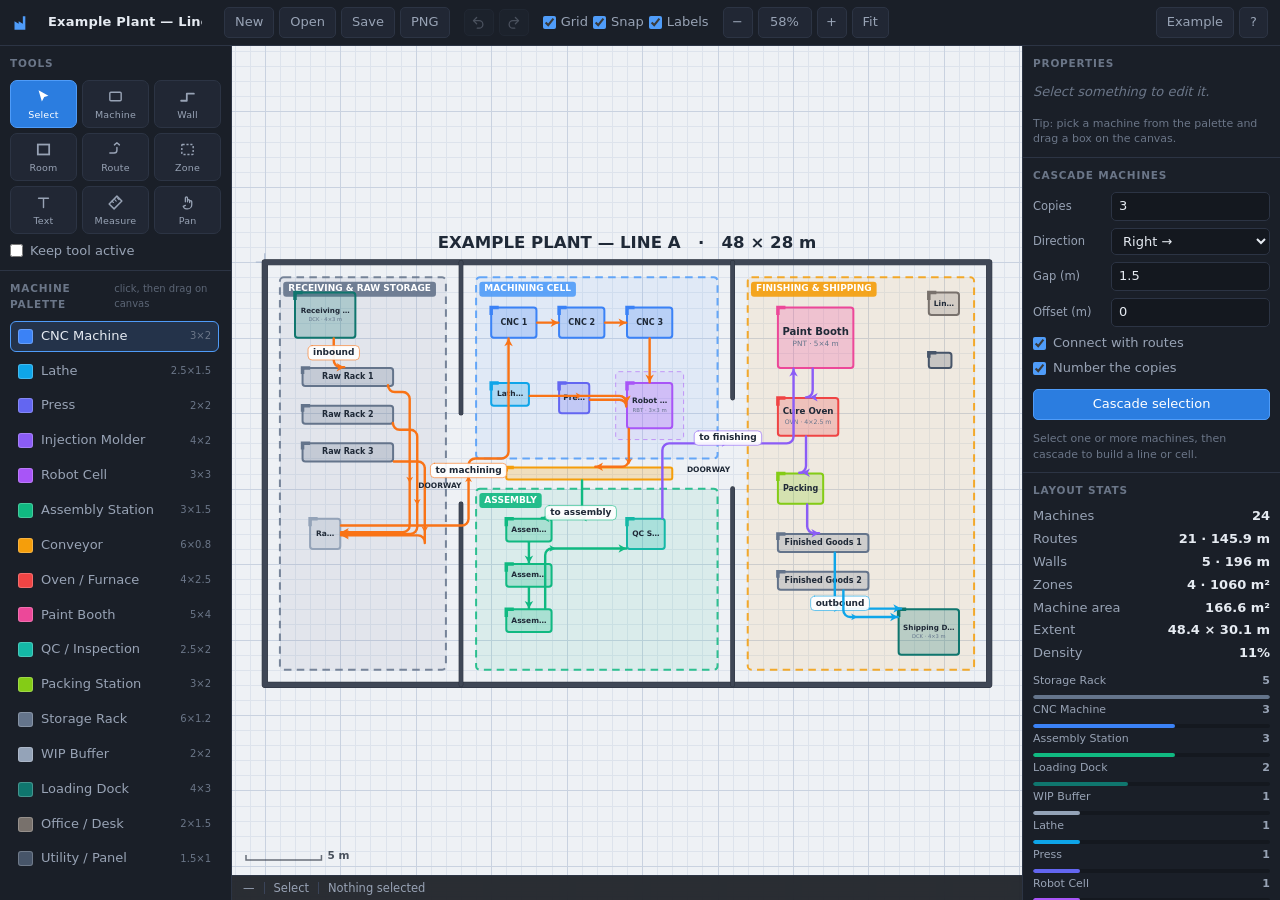
==== factory-layout-builder.html @ c8451fb3 "Add a single-file standalone build Opening index.html without the css/ and js/ folders beside it ren" ====
<!DOCTYPE html>
<html lang="en">
<head>
<meta charset="utf-8">
<meta name="viewport" content="width=device-width, initial-scale=1">
<title>Factory Layout Builder</title>
<!-- Standalone build: generated by tools/build-standalone.js. Edit the sources, not this file. -->
<style>
:root {
  --bg:        #14181f;
  --bg-2:      #1a1f28;
  --bg-3:      #212734;
  --line:      #2c3444;
  --line-2:    #3a4459;
  --text:      #e6ebf2;
  --text-dim:  #98a3b5;
  --text-dim2: #6b7688;
  --accent:    #4f9cf9;
  --accent-2:  #2b7de0;
  --danger:    #ef5350;
  --radius:    7px;
  --sidebar-w: 232px;
}

* { box-sizing: border-box; }

html, body {
  height: 100%;
  margin: 0;
  background: var(--bg);
  color: var(--text);
  font: 13px/1.45 "Inter", "Segoe UI", system-ui, -apple-system, sans-serif;
  overflow: hidden;
  -webkit-font-smoothing: antialiased;
}

button, input, select { font: inherit; color: inherit; }

/* ---------- top bar ---------- */
.topbar {
  height: 46px;
  display: flex;
  align-items: center;
  gap: 14px;
  padding: 0 12px;
  background: var(--bg-2);
  border-bottom: 1px solid var(--line);
  user-select: none;
}
.brand { display: flex; align-items: center; gap: 8px; min-width: 0; }
.brand-icon { width: 20px; height: 20px; fill: var(--accent); flex: none; }
.doc-name {
  background: transparent;
  border: 1px solid transparent;
  border-radius: 5px;
  padding: 4px 7px;
  width: 170px;
  font-weight: 600;
  letter-spacing: .2px;
}
.doc-name:hover { border-color: var(--line); }
.doc-name:focus { outline: none; border-color: var(--accent); background: var(--bg); }

.topbar-group { display: flex; align-items: center; gap: 5px; }
.topbar-group.right { margin-left: auto; }

.btn {
  background: var(--bg-3);
  border: 1px solid var(--line);
  border-radius: 5px;
  padding: 5px 10px;
  cursor: pointer;
  color: var(--text-dim);
  transition: background .12s, color .12s, border-color .12s;
  white-space: nowrap;
}
.btn:hover { background: #29313f; color: var(--text); border-color: var(--line-2); }
.btn:active { transform: translateY(1px); }
.btn:disabled { opacity: .38; cursor: default; transform: none; }
.btn.icon { width: 30px; padding: 5px 0; display: grid; place-items: center; }
.btn.icon svg { width: 15px; height: 15px; }
.btn.primary { background: var(--accent-2); border-color: var(--accent); color: #fff; }
.btn.primary:hover { background: var(--accent); color: #fff; }
.btn.wide { width: 100%; justify-content: center; margin-top: 4px; }
.btn.danger:hover { background: #4a2222; border-color: var(--danger); color: #ffb4b1; }
.zoomval { min-width: 54px; text-align: center; font-variant-numeric: tabular-nums; }

.toggle { display: flex; align-items: center; gap: 5px; color: var(--text-dim); cursor: pointer; }
.toggle input { accent-color: var(--accent); margin: 0; cursor: pointer; }
.toggle:hover { color: var(--text); }

/* ---------- layout ---------- */
.workspace { display: flex; height: calc(100% - 46px); }

.sidebar {
  width: var(--sidebar-w);
  flex: none;
  background: var(--bg-2);
  display: flex;
  flex-direction: column;
  overflow-y: auto;
  overflow-x: hidden;
}
.sidebar.left  { border-right: 1px solid var(--line); }
.sidebar.right { border-left: 1px solid var(--line); width: 258px; }

.panel { border-bottom: 1px solid var(--line); padding: 10px; }
.panel.grow { flex: 1 1 auto; display: flex; flex-direction: column; min-height: 0; border-bottom: none; }
.panel-title {
  font-size: 10.5px;
  text-transform: uppercase;
  letter-spacing: .8px;
  color: var(--text-dim2);
  font-weight: 700;
  margin-bottom: 9px;
  display: flex;
  justify-content: space-between;
  align-items: baseline;
  gap: 6px;
}
.panel-title .hint { text-transform: none; letter-spacing: 0; font-weight: 500; font-size: 10px; opacity: .8; }

/* ---------- tools ---------- */
.toolgrid { display: grid; grid-template-columns: repeat(3, 1fr); gap: 5px; }
.tool {
  background: var(--bg-3);
  border: 1px solid var(--line);
  border-radius: var(--radius);
  padding: 7px 2px 5px;
  display: grid;
  justify-items: center;
  gap: 3px;
  cursor: pointer;
  color: var(--text-dim);
}
.tool svg { width: 17px; height: 17px; }
.tool span { font-size: 9.5px; letter-spacing: .2px; }
.tool:hover { background: #29313f; color: var(--text); }
.tool.active { background: var(--accent-2); border-color: var(--accent); color: #fff; }

/* ---------- palette ---------- */
.palette { overflow-y: auto; display: grid; gap: 4px; padding-right: 2px; min-height: 0; }
.pal-item {
  display: flex;
  align-items: center;
  gap: 8px;
  padding: 5px 7px;
  border: 1px solid transparent;
  border-radius: 6px;
  cursor: grab;
  color: var(--text-dim);
}
.pal-item:hover { background: var(--bg-3); color: var(--text); }
.pal-item.active { background: #24334a; border-color: var(--accent); color: var(--text); }
.pal-swatch { width: 15px; height: 15px; border-radius: 3px; flex: none; box-shadow: inset 0 0 0 1px rgba(255,255,255,.22); }
.pal-name { flex: 1; white-space: nowrap; overflow: hidden; text-overflow: ellipsis; }
.pal-size { font-size: 10px; color: var(--text-dim2); font-variant-numeric: tabular-nums; }

/* ---------- canvas ---------- */
.canvas-wrap { flex: 1; position: relative; overflow: hidden; background: #eef1f5; }
#canvas { position: absolute; inset: 0; width: 100%; height: 100%; display: block; touch-action: none; }

.statusbar {
  position: absolute;
  left: 0; right: 0; bottom: 0;
  height: 25px;
  display: flex;
  align-items: center;
  gap: 9px;
  padding: 0 11px;
  background: rgba(20,24,31,.9);
  border-top: 1px solid var(--line);
  color: var(--text-dim);
  font-size: 11.5px;
  backdrop-filter: blur(6px);
  pointer-events: none;
  font-variant-numeric: tabular-nums;
}
.statusbar .sep { width: 1px; height: 12px; background: var(--line-2); }
.statusbar .spacer { flex: 1; }
#statHint { color: var(--accent); }

.inline-editor {
  position: absolute;
  z-index: 20;
  background: #fff;
  color: #111;
  border: 2px solid var(--accent);
  border-radius: 4px;
  padding: 2px 5px;
  font-size: 13px;
  min-width: 90px;
  outline: none;
}
.hidden { display: none !important; }

.toast {
  position: absolute;
  left: 50%;
  bottom: 44px;
  transform: translateX(-50%) translateY(8px);
  background: rgba(20,24,31,.94);
  color: var(--text);
  border: 1px solid var(--line-2);
  padding: 7px 14px;
  border-radius: 20px;
  font-size: 12px;
  opacity: 0;
  pointer-events: none;
  transition: opacity .18s, transform .18s;
}
.toast.show { opacity: 1; transform: translateX(-50%) translateY(0); }

/* ---------- properties ---------- */
.props { display: grid; gap: 7px; }
.props .empty { color: var(--text-dim2); font-style: italic; padding: 3px 0; }
.row { display: grid; grid-template-columns: 70px 1fr; align-items: center; gap: 8px; }
.row.two { grid-template-columns: 70px 1fr 1fr; }
.row label { color: var(--text-dim); font-size: 11.5px; }
.row input[type=text], .row input[type=number], .row select, .row textarea {
  background: var(--bg);
  border: 1px solid var(--line);
  border-radius: 5px;
  padding: 4px 7px;
  width: 100%;
  min-width: 0;
}
.row input:focus, .row select:focus, .row textarea:focus { outline: none; border-color: var(--accent); }
.row input[type=color] {
  background: var(--bg);
  border: 1px solid var(--line);
  border-radius: 5px;
  height: 26px;
  padding: 2px;
  width: 100%;
  cursor: pointer;
}
.row input[type=range] { width: 100%; accent-color: var(--accent); }
.check { display: flex; align-items: center; gap: 7px; color: var(--text-dim); cursor: pointer; }
.check input { accent-color: var(--accent); margin: 0; }
.note { color: var(--text-dim2); font-size: 11px; margin: 4px 0 0; line-height: 1.4; }

.btnrow { display: flex; gap: 5px; flex-wrap: wrap; }
.btnrow .btn { flex: 1; text-align: center; padding: 5px 6px; }
.align-grid { display: grid; grid-template-columns: repeat(6, 1fr); gap: 4px; }
.align-grid .btn { padding: 5px 0; display: grid; place-items: center; }
.align-grid .btn svg { width: 14px; height: 14px; }
.subhead {
  font-size: 10px;
  text-transform: uppercase;
  letter-spacing: .7px;
  color: var(--text-dim2);
  font-weight: 700;
  margin-top: 4px;
}

/* ---------- stats ---------- */
.stats { display: grid; gap: 4px; }
.stat { display: flex; justify-content: space-between; gap: 8px; color: var(--text-dim); }
.stat b { color: var(--text); font-weight: 600; font-variant-numeric: tabular-nums; }
.stat-bars { margin-top: 6px; display: grid; gap: 3px; }
.stat-bar { display: grid; grid-template-columns: 1fr auto; gap: 6px; align-items: center; font-size: 11px; color: var(--text-dim); }
.stat-bar .track { grid-column: 1 / -1; height: 4px; background: var(--bg); border-radius: 3px; overflow: hidden; }
.stat-bar .fill { height: 100%; border-radius: 3px; }

/* ---------- modal ---------- */
.modal {
  position: fixed;
  inset: 0;
  background: rgba(8,10,14,.66);
  display: grid;
  place-items: center;
  z-index: 50;
  padding: 20px;
}
.modal-card {
  background: var(--bg-2);
  border: 1px solid var(--line-2);
  border-radius: 10px;
  width: min(660px, 100%);
  max-height: 86vh;
  display: flex;
  flex-direction: column;
  box-shadow: 0 20px 60px rgba(0,0,0,.5);
}
.modal-head {
  display: flex;
  align-items: center;
  justify-content: space-between;
  padding: 13px 16px;
  border-bottom: 1px solid var(--line);
}
.modal-head h2 { margin: 0; font-size: 15px; }
.modal-body { padding: 4px 16px 16px; overflow-y: auto; }
.modal-body section { margin-top: 14px; }
.modal-body h3 { font-size: 11px; text-transform: uppercase; letter-spacing: .7px; color: var(--accent); margin: 0 0 6px; }
.modal-body ul { margin: 0; padding-left: 17px; color: var(--text-dim); }
.modal-body li { margin: 3px 0; }
.modal-body b { color: var(--text); font-weight: 600; }
kbd {
  background: var(--bg-3);
  border: 1px solid var(--line-2);
  border-bottom-width: 2px;
  border-radius: 4px;
  padding: 0 5px;
  font: 600 11px/1.6 ui-monospace, "SF Mono", Menlo, monospace;
  color: var(--text);
}
code { background: var(--bg-3); padding: 1px 4px; border-radius: 3px; font-size: 11px; }

::-webkit-scrollbar { width: 9px; height: 9px; }
::-webkit-scrollbar-track { background: transparent; }
::-webkit-scrollbar-thumb { background: #333c4d; border-radius: 5px; border: 2px solid var(--bg-2); }
::-webkit-scrollbar-thumb:hover { background: #435068; }

@media (max-width: 1080px) {
  .sidebar.right { width: 226px; }
  :root { --sidebar-w: 200px; }
}
</style>
</head>
<body>

<header class="topbar">
  <div class="brand">
    <svg viewBox="0 0 24 24" class="brand-icon" aria-hidden="true">
      <path d="M3 20V10l5 3V10l5 3V4h3v16z"/>
    </svg>
    <input id="docName" class="doc-name" value="Untitled Factory" spellcheck="false" aria-label="Layout name">
  </div>

  <div class="topbar-group">
    <button class="btn" id="btnNew" title="New layout">New</button>
    <button class="btn" id="btnOpen" title="Open a .factory.json file">Open</button>
    <button class="btn" id="btnSave" title="Download layout as JSON">Save</button>
    <button class="btn" id="btnPng" title="Export a PNG image">PNG</button>
    <input type="file" id="fileInput" accept=".json,application/json" hidden>
  </div>

  <div class="topbar-group">
    <button class="btn icon" id="btnUndo" title="Undo (Ctrl+Z)">
      <svg viewBox="0 0 24 24"><path d="M9 14 4 9l5-5" fill="none" stroke="currentColor" stroke-width="2" stroke-linecap="round" stroke-linejoin="round"/><path d="M4 9h9a6 6 0 0 1 0 12h-3" fill="none" stroke="currentColor" stroke-width="2" stroke-linecap="round"/></svg>
    </button>
    <button class="btn icon" id="btnRedo" title="Redo (Ctrl+Shift+Z)">
      <svg viewBox="0 0 24 24"><path d="m15 14 5-5-5-5" fill="none" stroke="currentColor" stroke-width="2" stroke-linecap="round" stroke-linejoin="round"/><path d="M20 9h-9a6 6 0 0 0 0 12h3" fill="none" stroke="currentColor" stroke-width="2" stroke-linecap="round"/></svg>
    </button>
  </div>

  <div class="topbar-group">
    <label class="toggle"><input type="checkbox" id="chkGrid" checked><span>Grid</span></label>
    <label class="toggle"><input type="checkbox" id="chkSnap" checked><span>Snap</span></label>
    <label class="toggle"><input type="checkbox" id="chkLabels" checked><span>Labels</span></label>
  </div>

  <div class="topbar-group zoomgroup">
    <button class="btn icon" id="btnZoomOut" title="Zoom out">&minus;</button>
    <button class="btn zoomval" id="btnZoomReset" title="Reset zoom to 100%">100%</button>
    <button class="btn icon" id="btnZoomIn" title="Zoom in">+</button>
    <button class="btn" id="btnFit" title="Zoom to fit (F)">Fit</button>
  </div>

  <div class="topbar-group right">
    <button class="btn" id="btnSample" title="Load an example layout">Example</button>
    <button class="btn" id="btnHelp" title="Keyboard shortcuts (?)">?</button>
  </div>
</header>

<div class="workspace">

  <aside class="sidebar left">
    <div class="panel">
      <div class="panel-title">Tools</div>
      <div class="toolgrid" id="toolGrid">
        <button class="tool" data-tool="select" title="Select / move (V)">
          <svg viewBox="0 0 24 24"><path d="m5 3 14 8-6 1.6L9.7 19z" fill="currentColor"/></svg><span>Select</span>
        </button>
        <button class="tool" data-tool="machine" title="Draw machine (M) — drag a box">
          <svg viewBox="0 0 24 24"><rect x="4" y="6" width="16" height="12" rx="1.5" fill="none" stroke="currentColor" stroke-width="2"/></svg><span>Machine</span>
        </button>
        <button class="tool" data-tool="wall" title="Wall (W) — click to add points, Enter/dbl-click to finish">
          <svg viewBox="0 0 24 24"><path d="M3 18h8V8h10" fill="none" stroke="currentColor" stroke-width="2.5" stroke-linecap="round" stroke-linejoin="round"/></svg><span>Wall</span>
        </button>
        <button class="tool" data-tool="room" title="Room (R) — drag a rectangle of walls">
          <svg viewBox="0 0 24 24"><rect x="4" y="5" width="16" height="14" fill="none" stroke="currentColor" stroke-width="2.5"/></svg><span>Room</span>
        </button>
        <button class="tool" data-tool="route" title="Route (E) — click machine, then machine">
          <svg viewBox="0 0 24 24"><path d="M4 17h6a4 4 0 0 0 4-4V9" fill="none" stroke="currentColor" stroke-width="2" stroke-linecap="round"/><path d="m10.5 5.5 3.5-3 3.5 3" fill="none" stroke="currentColor" stroke-width="2" stroke-linecap="round" stroke-linejoin="round"/></svg><span>Route</span>
        </button>
        <button class="tool" data-tool="zone" title="Zone (Z) — drag an area">
          <svg viewBox="0 0 24 24"><rect x="4" y="5" width="16" height="14" rx="1" fill="none" stroke="currentColor" stroke-width="2" stroke-dasharray="3 2.5"/></svg><span>Zone</span>
        </button>
        <button class="tool" data-tool="text" title="Text label (T)">
          <svg viewBox="0 0 24 24"><path d="M5 6h14M12 6v13" fill="none" stroke="currentColor" stroke-width="2" stroke-linecap="round"/></svg><span>Text</span>
        </button>
        <button class="tool" data-tool="measure" title="Measure distance (K)">
          <svg viewBox="0 0 24 24"><path d="M3 14 14 3l7 7L10 21z" fill="none" stroke="currentColor" stroke-width="2" stroke-linejoin="round"/><path d="m7 10 2 2m2-4 2 2m2-4 2 2" stroke="currentColor" stroke-width="1.6" stroke-linecap="round"/></svg><span>Measure</span>
        </button>
        <button class="tool" data-tool="pan" title="Pan (H, or hold Space / middle mouse)">
          <svg viewBox="0 0 24 24"><path d="M9 11V5.5a1.5 1.5 0 0 1 3 0V11m0-1.5a1.5 1.5 0 0 1 3 0V12m0-1a1.5 1.5 0 0 1 3 0v4a6 6 0 0 1-6 6h-1.2a5 5 0 0 1-3.9-1.9L6 17.5 9 16" fill="none" stroke="currentColor" stroke-width="1.8" stroke-linecap="round" stroke-linejoin="round"/></svg><span>Pan</span>
        </button>
      </div>
      <label class="check" style="margin-top:8px" title="Stay in the current drawing tool instead of returning to Select">
        <input type="checkbox" id="chkSticky"> Keep tool active
      </label>
    </div>

    <div class="panel grow">
      <div class="panel-title">
        Machine palette
        <span class="hint">click, then drag on canvas</span>
      </div>
      <div class="palette" id="palette"></div>
    </div>
  </aside>

  <main class="canvas-wrap" id="canvasWrap">
    <canvas id="canvas"></canvas>
    <input id="inlineEditor" class="inline-editor hidden" spellcheck="false">
    <div class="statusbar">
      <span id="statCoords">0.0, 0.0 m</span>
      <span class="sep"></span>
      <span id="statTool">Select</span>
      <span class="sep"></span>
      <span id="statSel">Nothing selected</span>
      <span class="spacer"></span>
      <span id="statHint"></span>
    </div>
    <div class="toast" id="toast"></div>
  </main>

  <aside class="sidebar right">
    <div class="panel">
      <div class="panel-title">Properties</div>
      <div id="props" class="props"><div class="empty">Select something to edit it.</div></div>
    </div>

    <div class="panel">
      <div class="panel-title">Cascade machines</div>
      <div class="props">
        <div class="row">
          <label>Copies</label>
          <input type="number" id="cascCount" value="3" min="1" max="200">
        </div>
        <div class="row">
          <label>Direction</label>
          <select id="cascDir">
            <option value="right">Right &rarr;</option>
            <option value="down">Down &darr;</option>
            <option value="left">Left &larr;</option>
            <option value="up">Up &uarr;</option>
          </select>
        </div>
        <div class="row">
          <label>Gap (m)</label>
          <input type="number" id="cascGap" value="1.5" step="0.5">
        </div>
        <div class="row">
          <label>Offset (m)</label>
          <input type="number" id="cascOffset" value="0" step="0.5" title="Perpendicular stagger per copy">
        </div>
        <label class="check"><input type="checkbox" id="cascConnect" checked> Connect with routes</label>
        <label class="check"><input type="checkbox" id="cascNumber" checked> Number the copies</label>
        <button class="btn primary wide" id="btnCascade">Cascade selection</button>
        <p class="note">Select one or more machines, then cascade to build a line or cell.</p>
      </div>
    </div>

    <div class="panel">
      <div class="panel-title">Layout stats</div>
      <div id="stats" class="stats"></div>
    </div>
  </aside>
</div>

<div class="modal hidden" id="helpModal">
  <div class="modal-card">
    <div class="modal-head">
      <h2>Shortcuts &amp; how it works</h2>
      <button class="btn icon" id="btnHelpClose">&times;</button>
    </div>
    <div class="modal-body">
      <section>
        <h3>Tools</h3>
        <ul>
          <li><kbd>V</kbd> Select &middot; <kbd>M</kbd> Machine &middot; <kbd>W</kbd> Wall &middot; <kbd>R</kbd> Room &middot; <kbd>E</kbd> Route &middot; <kbd>Z</kbd> Zone &middot; <kbd>T</kbd> Text &middot; <kbd>K</kbd> Measure &middot; <kbd>H</kbd> Pan</li>
        </ul>
      </section>
      <section>
        <h3>Drawing</h3>
        <ul>
          <li><b>Machine</b> — pick a type in the palette, then drag a box. A plain click drops the default size.</li>
          <li><b>Wall</b> — click for each corner, <kbd>Enter</kbd> or double-click to finish, <kbd>Esc</kbd> to cancel. Hold <kbd>Shift</kbd> to lock to 45&deg;.</li>
          <li><b>Route</b> — click the source machine, click waypoints if you want them, click the target machine. Routes stay attached when machines move.</li>
          <li><b>Cascade</b> — select machines and use the cascade panel to repeat them into a line, optionally wired up with routes.</li>
        </ul>
      </section>
      <section>
        <h3>Editing</h3>
        <ul>
          <li><kbd>Ctrl</kbd>+<kbd>Z</kbd> / <kbd>Ctrl</kbd>+<kbd>Shift</kbd>+<kbd>Z</kbd> Undo &middot; Redo</li>
          <li><kbd>Ctrl</kbd>+<kbd>C</kbd> / <kbd>Ctrl</kbd>+<kbd>V</kbd> / <kbd>Ctrl</kbd>+<kbd>D</kbd> Copy &middot; Paste &middot; Duplicate</li>
          <li><kbd>Ctrl</kbd>+<kbd>A</kbd> Select all &middot; <kbd>Delete</kbd> Remove &middot; <kbd>Esc</kbd> Deselect</li>
          <li>Arrow keys nudge (hold <kbd>Shift</kbd> for 1 m steps)</li>
          <li><kbd>Shift</kbd>+click to add to the selection &middot; drag on empty space to marquee-select</li>
          <li>Double-click a machine, zone or label to rename it</li>
          <li><kbd>[</kbd> / <kbd>]</kbd> send backward / bring forward</li>
        </ul>
      </section>
      <section>
        <h3>Navigating</h3>
        <ul>
          <li>Scroll to zoom, middle-drag or hold <kbd>Space</kbd> to pan, <kbd>F</kbd> to fit everything on screen</li>
          <li>Hold <kbd>Alt</kbd> while dragging to bypass grid snapping</li>
        </ul>
      </section>
      <p class="note">Your work is autosaved in this browser. Use <b>Save</b> for a portable <code>.json</code> file.</p>
    </div>
  </div>
</div>

<script>
/* Geometry helpers. All values are in world units (metres) unless noted. */
window.FB = window.FB || {};

(function (FB) {
  'use strict';

  const G = {};

  G.clamp = (v, lo, hi) => Math.min(hi, Math.max(lo, v));

  G.snap = (v, step) => (step > 0 ? Math.round(v / step) * step : v);

  G.round = (v, places) => {
    const p = Math.pow(10, places === undefined ? 2 : places);
    return Math.round(v * p) / p;
  };

  G.dist = (ax, ay, bx, by) => Math.hypot(bx - ax, by - ay);

  G.deg = (rad) => (rad * 180) / Math.PI;
  G.rad = (deg) => (deg * Math.PI) / 180;

  /* Rotate (x,y) around (cx,cy) by `a` radians. */
  G.rotate = (x, y, cx, cy, a) => {
    if (!a) return { x, y };
    const s = Math.sin(a), c = Math.cos(a), dx = x - cx, dy = y - cy;
    return { x: cx + dx * c - dy * s, y: cy + dx * s + dy * c };
  };

  G.rectCenter = (r) => ({ x: r.x + r.w / 2, y: r.y + r.h / 2 });

  /* The four corners of a possibly rotated rect, clockwise from top-left. */
  G.rectCorners = (r) => {
    const c = G.rectCenter(r), a = G.rad(r.rot || 0);
    return [
      G.rotate(r.x, r.y, c.x, c.y, a),
      G.rotate(r.x + r.w, r.y, c.x, c.y, a),
      G.rotate(r.x + r.w, r.y + r.h, c.x, c.y, a),
      G.rotate(r.x, r.y + r.h, c.x, c.y, a),
    ];
  };

  /* Axis-aligned bounding box of a possibly rotated rect. */
  G.rectAABB = (r) => {
    if (!r.rot) return { x: r.x, y: r.y, w: r.w, h: r.h };
    const pts = G.rectCorners(r);
    const xs = pts.map((p) => p.x), ys = pts.map((p) => p.y);
    const x = Math.min(...xs), y = Math.min(...ys);
    return { x, y, w: Math.max(...xs) - x, h: Math.max(...ys) - y };
  };

  /* World point -> the rect's own unrotated frame, origin at its centre. */
  G.toLocal = (p, r) => {
    const c = G.rectCenter(r);
    const q = G.rotate(p.x, p.y, c.x, c.y, -G.rad(r.rot || 0));
    return { x: q.x - c.x, y: q.y - c.y };
  };

  G.fromLocal = (p, r) => {
    const c = G.rectCenter(r);
    return G.rotate(c.x + p.x, c.y + p.y, c.x, c.y, G.rad(r.rot || 0));
  };

  G.pointInRect = (p, r, pad) => {
    pad = pad || 0;
    const l = G.toLocal(p, r);
    return Math.abs(l.x) <= r.w / 2 + pad && Math.abs(l.y) <= r.h / 2 + pad;
  };

  G.aabbOverlap = (a, b) =>
    a.x < b.x + b.w && a.x + a.w > b.x && a.y < b.y + b.h && a.y + a.h > b.y;

  G.aabbContains = (outer, inner) =>
    inner.x >= outer.x && inner.y >= outer.y &&
    inner.x + inner.w <= outer.x + outer.w &&
    inner.y + inner.h <= outer.y + outer.h;

  G.normRect = (ax, ay, bx, by) => ({
    x: Math.min(ax, bx),
    y: Math.min(ay, by),
    w: Math.abs(bx - ax),
    h: Math.abs(by - ay),
  });

  G.unionAABB = (list) => {
    if (!list.length) return null;
    let x0 = Infinity, y0 = Infinity, x1 = -Infinity, y1 = -Infinity;
    for (const b of list) {
      if (!b) continue;
      x0 = Math.min(x0, b.x); y0 = Math.min(y0, b.y);
      x1 = Math.max(x1, b.x + b.w); y1 = Math.max(y1, b.y + b.h);
    }
    if (x0 === Infinity) return null;
    return { x: x0, y: y0, w: x1 - x0, h: y1 - y0 };
  };

  G.padAABB = (b, pad) => ({ x: b.x - pad, y: b.y - pad, w: b.w + pad * 2, h: b.h + pad * 2 });

  /* Shortest distance from point p to segment a-b. */
  G.distToSegment = (p, a, b) => {
    const vx = b.x - a.x, vy = b.y - a.y;
    const len2 = vx * vx + vy * vy;
    if (len2 === 0) return G.dist(p.x, p.y, a.x, a.y);
    let t = ((p.x - a.x) * vx + (p.y - a.y) * vy) / len2;
    t = G.clamp(t, 0, 1);
    return G.dist(p.x, p.y, a.x + t * vx, a.y + t * vy);
  };

  G.distToPolyline = (p, pts) => {
    let best = Infinity;
    for (let i = 0; i < pts.length - 1; i++) {
      best = Math.min(best, G.distToSegment(p, pts[i], pts[i + 1]));
    }
    return pts.length === 1 ? G.dist(p.x, p.y, pts[0].x, pts[0].y) : best;
  };

  G.polylineLength = (pts) => {
    let total = 0;
    for (let i = 0; i < pts.length - 1; i++) {
      total += G.dist(pts[i].x, pts[i].y, pts[i + 1].x, pts[i + 1].y);
    }
    return total;
  };

  /* Point at a given fraction along a polyline, plus the local direction. */
  G.pointAlong = (pts, frac) => {
    const total = G.polylineLength(pts);
    if (total === 0) return { x: pts[0].x, y: pts[0].y, angle: 0 };
    let want = total * frac;
    for (let i = 0; i < pts.length - 1; i++) {
      const a = pts[i], b = pts[i + 1];
      const seg = G.dist(a.x, a.y, b.x, b.y);
      if (seg >= want || i === pts.length - 2) {
        const t = seg === 0 ? 0 : want / seg;
        return {
          x: a.x + (b.x - a.x) * t,
          y: a.y + (b.y - a.y) * t,
          angle: Math.atan2(b.y - a.y, b.x - a.x),
        };
      }
      want -= seg;
    }
    return { x: pts[0].x, y: pts[0].y, angle: 0 };
  };

  /* Where a ray from the centre of `rect` toward `target` leaves the rect.
     Returns the world point plus which side it exits ('l','r','t','b'). */
  G.boundaryPoint = (rect, target, inset) => {
    const c = G.rectCenter(rect);
    const local = G.toLocal(target, rect);
    const hw = Math.max(rect.w / 2 + (inset || 0), 0.01);
    const hh = Math.max(rect.h / 2 + (inset || 0), 0.01);
    let dx = local.x, dy = local.y;
    if (dx === 0 && dy === 0) dy = -1;
    const tx = dx === 0 ? Infinity : hw / Math.abs(dx);
    const ty = dy === 0 ? Infinity : hh / Math.abs(dy);
    const t = Math.min(tx, ty);
    const lp = { x: dx * t, y: dy * t };
    let side;
    if (tx <= ty) side = dx > 0 ? 'r' : 'l';
    else side = dy > 0 ? 'b' : 't';
    const world = G.fromLocal(lp, rect);
    /* Rotate the side label so it reflects the on-screen direction. */
    const rot = ((rect.rot || 0) % 360 + 360) % 360;
    const quarters = Math.round(rot / 90) % 4;
    if (quarters) {
      const order = ['t', 'r', 'b', 'l'];
      side = order[(order.indexOf(side) + quarters) % 4];
    }
    return { x: world.x, y: world.y, side, cx: c.x, cy: c.y };
  };

  /* Constrain a vector to the nearest 45 degree step (Shift-drawing). */
  G.constrain45 = (from, to) => {
    const dx = to.x - from.x, dy = to.y - from.y;
    const len = Math.hypot(dx, dy);
    if (len === 0) return { x: to.x, y: to.y };
    const a = Math.round(Math.atan2(dy, dx) / (Math.PI / 4)) * (Math.PI / 4);
    return { x: from.x + Math.cos(a) * len, y: from.y + Math.sin(a) * len };
  };

  FB.geom = G;
})(window.FB);
</script>
<script>
/* Document model: item factories, geometry per item type, (de)serialisation. */
(function (FB) {
  'use strict';

  const G = FB.geom;
  const M = {};

  M.VERSION = 1;

  /* Machine catalogue. Sizes are in metres. */
  M.KINDS = {
    cnc:      { name: 'CNC Machine',      w: 3,   h: 2,   color: '#3b82f6', glyph: 'CNC' },
    lathe:    { name: 'Lathe',            w: 2.5, h: 1.5, color: '#0ea5e9', glyph: 'LTH' },
    press:    { name: 'Press',            w: 2,   h: 2,   color: '#6366f1', glyph: 'PRS' },
    molder:   { name: 'Injection Molder', w: 4,   h: 2,   color: '#8b5cf6', glyph: 'IMM' },
    robot:    { name: 'Robot Cell',       w: 3,   h: 3,   color: '#a855f7', glyph: 'RBT' },
    assembly: { name: 'Assembly Station', w: 3,   h: 1.5, color: '#10b981', glyph: 'ASM' },
    conveyor: { name: 'Conveyor',         w: 6,   h: 0.8, color: '#f59e0b', glyph: 'CNV' },
    oven:     { name: 'Oven / Furnace',   w: 4,   h: 2.5, color: '#ef4444', glyph: 'OVN' },
    paint:    { name: 'Paint Booth',      w: 5,   h: 4,   color: '#ec4899', glyph: 'PNT' },
    qc:       { name: 'QC / Inspection',  w: 2.5, h: 2,   color: '#14b8a6', glyph: 'QC'  },
    packing:  { name: 'Packing Station',  w: 3,   h: 2,   color: '#84cc16', glyph: 'PCK' },
    rack:     { name: 'Storage Rack',     w: 6,   h: 1.2, color: '#64748b', glyph: 'RCK' },
    buffer:   { name: 'WIP Buffer',       w: 2,   h: 2,   color: '#94a3b8', glyph: 'WIP' },
    dock:     { name: 'Loading Dock',     w: 4,   h: 3,   color: '#0f766e', glyph: 'DCK' },
    office:   { name: 'Office / Desk',    w: 2,   h: 1.5, color: '#78716c', glyph: 'OFF' },
    utility:  { name: 'Utility / Panel',  w: 1.5, h: 1,   color: '#475569', glyph: 'UTL' },
  };

  M.ZONE_COLORS = ['#4f9cf9', '#10b981', '#f59e0b', '#ef4444', '#a855f7', '#64748b'];

  let seq = 0;
  M.uid = () => 'i' + (Date.now().toString(36).slice(-5)) + (seq++).toString(36) + Math.floor(Math.random() * 1296).toString(36);

  M.newDoc = () => ({
    version: M.VERSION,
    name: 'Untitled Factory',
    grid: 1,
    unit: 'm',
    items: [],
  });

  /* ---------- factories ---------- */

  M.machine = (kind, x, y, w, h) => {
    const k = M.KINDS[kind] || M.KINDS.cnc;
    return {
      id: M.uid(),
      type: 'machine',
      kind,
      x, y,
      w: w || k.w,
      h: h || k.h,
      rot: 0,
      label: k.name,
      color: k.color,
      clearance: 0,
      notes: '',
    };
  };

  M.wall = (points, thickness) => ({
    id: M.uid(),
    type: 'wall',
    points: points.map((p) => ({ x: p.x, y: p.y })),
    thickness: thickness || 0.25,
    closed: false,
    color: '#3f4756',
  });

  M.zone = (x, y, w, h, label) => ({
    id: M.uid(),
    type: 'zone',
    x, y, w, h,
    rot: 0,
    label: label || 'Zone',
    color: '#4f9cf9',
    hatch: false,
  });

  M.label = (x, y, text) => ({
    id: M.uid(),
    type: 'label',
    x, y,
    text: text || 'Label',
    size: 0.8,
    color: '#1f2937',
    rot: 0,
  });

  M.route = (from, to, waypoints) => ({
    id: M.uid(),
    type: 'route',
    from, to,
    waypoints: (waypoints || []).map((p) => ({ x: p.x, y: p.y })),
    mode: 'ortho',           /* 'ortho' | 'direct' */
    color: '#f97316',
    width: 0.16,
    dashed: false,
    arrows: 'end',           /* 'end' | 'both' | 'none' */
    label: '',
  });

  /* An endpoint is either { item: id } (docked to a machine/zone) or { x, y }. */
  M.endpointAt = (x, y) => ({ x, y });
  M.endpointOn = (id) => ({ item: id });

  /* ---------- lookups ---------- */

  M.byId = (doc, id) => doc.items.find((it) => it.id === id) || null;

  M.isRect = (it) => it.type === 'machine' || it.type === 'zone';

  M.indexOf = (doc, id) => doc.items.findIndex((it) => it.id === id);

  /* ---------- bounds ---------- */

  M.bounds = (doc, it) => {
    switch (it.type) {
      case 'machine':
      case 'zone':
        return G.rectAABB(it);
      case 'wall': {
        const xs = it.points.map((p) => p.x), ys = it.points.map((p) => p.y);
        const t = it.thickness / 2;
        return {
          x: Math.min(...xs) - t,
          y: Math.min(...ys) - t,
          w: Math.max(...xs) - Math.min(...xs) + t * 2,
          h: Math.max(...ys) - Math.min(...ys) + t * 2,
        };
      }
      case 'label': {
        const w = Math.max(1, it.text.length * it.size * 0.55);
        return { x: it.x - w / 2, y: it.y - it.size * 0.7, w, h: it.size * 1.4 };
      }
      case 'route': {
        const pts = M.routePath(doc, it);
        if (!pts.length) return null;
        const xs = pts.map((p) => p.x), ys = pts.map((p) => p.y);
        return {
          x: Math.min(...xs), y: Math.min(...ys),
          w: Math.max(...xs) - Math.min(...xs),
          h: Math.max(...ys) - Math.min(...ys),
        };
      }
      default:
        return null;
    }
  };

  M.docBounds = (doc) => G.unionAABB(doc.items.map((it) => M.bounds(doc, it)));

  /* ---------- routes ---------- */

  /* Resolve an endpoint to a world point, aiming at `toward`. */
  const resolveEnd = (doc, end, toward) => {
    if (end && end.item) {
      const host = M.byId(doc, end.item);
      if (host && M.isRect(host)) {
        return G.boundaryPoint(host, toward, 0.05);
      }
      if (host && host.type === 'label') return { x: host.x, y: host.y, side: 't' };
      return null;
    }
    return { x: end.x, y: end.y, side: null };
  };

  const anchorHint = (doc, end) => {
    if (end && end.item) {
      const host = M.byId(doc, end.item);
      if (host && M.isRect(host)) return G.rectCenter(host);
    }
    return end ? { x: end.x, y: end.y } : null;
  };

  /* Insert an elbow between p and q so the run stays orthogonal.
     `preferAxis` is 'x' or 'y' — the direction to travel first. */
  const elbow = (p, q, preferAxis) => {
    if (Math.abs(p.x - q.x) < 1e-6 || Math.abs(p.y - q.y) < 1e-6) return [];
    return preferAxis === 'x' ? [{ x: q.x, y: p.y }] : [{ x: p.x, y: q.y }];
  };

  /* Full polyline for a route, in world coordinates. */
  M.routePath = (doc, route) => {
    const wps = route.waypoints || [];
    const firstTarget = wps[0] || anchorHint(doc, route.to);
    const lastTarget = wps[wps.length - 1] || anchorHint(doc, route.from);
    if (!firstTarget || !lastTarget) return [];

    const a = resolveEnd(doc, route.from, firstTarget);
    const b = resolveEnd(doc, route.to, lastTarget);
    if (!a || !b) return [];

    const nodes = [a, ...wps, b];
    if (route.mode === 'direct') return nodes.map((p) => ({ x: p.x, y: p.y }));

    const out = [{ x: nodes[0].x, y: nodes[0].y }];
    for (let i = 0; i < nodes.length - 1; i++) {
      const p = out[out.length - 1];
      const q = nodes[i + 1];
      let axis;
      if (i === 0 && a.side) axis = a.side === 'l' || a.side === 'r' ? 'x' : 'y';
      else if (i === nodes.length - 2 && b.side) axis = b.side === 'l' || b.side === 'r' ? 'y' : 'x';
      else axis = Math.abs(q.x - p.x) >= Math.abs(q.y - p.y) ? 'x' : 'y';
      for (const e of elbow(p, q, axis)) out.push(e);
      out.push({ x: q.x, y: q.y });
    }
    /* Drop consecutive duplicates. */
    return out.filter((p, i) => i === 0 || Math.abs(p.x - out[i - 1].x) > 1e-6 || Math.abs(p.y - out[i - 1].y) > 1e-6);
  };

  M.routeLength = (doc, route) => G.polylineLength(M.routePath(doc, route));

  /* Routes referencing an item, used when deleting. */
  M.routesFor = (doc, id) =>
    doc.items.filter((it) => it.type === 'route' &&
      ((it.from && it.from.item === id) || (it.to && it.to.item === id)));

  /* ---------- hit testing ---------- */

  /* tol is in world units and should scale with zoom. */
  M.hitTest = (doc, p, tol) => {
    for (let i = doc.items.length - 1; i >= 0; i--) {
      const it = doc.items[i];
      if (M.hits(doc, it, p, tol)) return it;
    }
    return null;
  };

  M.hits = (doc, it, p, tol) => {
    switch (it.type) {
      case 'machine':
        return G.pointInRect(p, it, 0);
      case 'zone': {
        if (!G.pointInRect(p, it, tol)) return false;
        /* Zones are hollow: only the border and the title bar catch clicks,
           so machines dropped inside stay clickable. */
        const l = G.toLocal(p, it);
        const onBorder = Math.abs(Math.abs(l.x) - it.w / 2) <= tol * 2 ||
                         Math.abs(Math.abs(l.y) - it.h / 2) <= tol * 2;
        const onTitle = l.y < -it.h / 2 + 1 && Math.abs(l.x) < it.w / 2;
        return onBorder || onTitle;
      }
      case 'wall':
        return G.distToPolyline(p, it.points) <= it.thickness / 2 + tol;
      case 'label': {
        const b = M.bounds(doc, it);
        return p.x >= b.x - tol && p.x <= b.x + b.w + tol && p.y >= b.y - tol && p.y <= b.y + b.h + tol;
      }
      case 'route': {
        const pts = M.routePath(doc, it);
        return pts.length > 1 && G.distToPolyline(p, pts) <= it.width / 2 + tol * 1.5;
      }
      default:
        return false;
    }
  };

  /* Topmost machine or zone under a point — used when docking routes. */
  M.hostAt = (doc, p, tol) => {
    const pad = tol || 0;
    for (let i = doc.items.length - 1; i >= 0; i--) {
      const it = doc.items[i];
      if (it.type === 'machine' && G.pointInRect(p, it, pad)) return it;
    }
    return null;
  };

  /* ---------- transforms ---------- */

  M.move = (it, dx, dy) => {
    if (it.type === 'wall') {
      it.points.forEach((p) => { p.x += dx; p.y += dy; });
    } else if (it.type === 'route') {
      (it.waypoints || []).forEach((p) => { p.x += dx; p.y += dy; });
      if (!it.from.item) { it.from.x += dx; it.from.y += dy; }
      if (!it.to.item) { it.to.x += dx; it.to.y += dy; }
    } else {
      it.x += dx; it.y += dy;
    }
  };

  M.clone = (it) => JSON.parse(JSON.stringify(it));

  /* Deep-copy a set of items, keeping internal route links intact. */
  M.copyGroup = (doc, ids) => {
    const idSet = new Set(ids);
    const map = new Map();
    const copies = [];
    for (const it of doc.items) {
      if (!idSet.has(it.id)) continue;
      const c = M.clone(it);
      c.id = M.uid();
      map.set(it.id, c.id);
      copies.push(c);
    }
    for (const c of copies) {
      if (c.type !== 'route') continue;
      if (c.from.item) {
        if (map.has(c.from.item)) c.from = { item: map.get(c.from.item) };
        else c.from = null;
      }
      if (c.to && c.to.item) {
        if (map.has(c.to.item)) c.to = { item: map.get(c.to.item) };
        else c.to = null;
      }
    }
    /* Drop routes whose endpoints did not come along. */
    return copies.filter((c) => c.type !== 'route' || (c.from && c.to));
  };

  /* ---------- serialisation ---------- */

  M.serialize = (doc) => JSON.stringify(doc, null, 2);

  M.deserialize = (text) => {
    const raw = typeof text === 'string' ? JSON.parse(text) : text;
    if (!raw || typeof raw !== 'object' || !Array.isArray(raw.items)) {
      throw new Error('Not a factory layout file');
    }
    const doc = M.newDoc();
    doc.name = typeof raw.name === 'string' ? raw.name : doc.name;
    doc.grid = Number(raw.grid) > 0 ? Number(raw.grid) : 1;
    const seen = new Set();
    for (const it of raw.items) {
      const clean = M.sanitize(it, seen);
      if (clean) { doc.items.push(clean); seen.add(clean.id); }
    }
    /* Drop routes pointing at items that did not survive. */
    doc.items = doc.items.filter((it) => {
      if (it.type !== 'route') return true;
      const okEnd = (e) => e && (!e.item || seen.has(e.item));
      return okEnd(it.from) && okEnd(it.to);
    });
    return doc;
  };

  const num = (v, fallback) => (Number.isFinite(Number(v)) ? Number(v) : fallback);
  const str = (v, fallback) => (typeof v === 'string' ? v : fallback);

  M.sanitize = (it, seen) => {
    if (!it || typeof it !== 'object') return null;
    let id = str(it.id, '');
    if (!id || (seen && seen.has(id))) id = M.uid();
    switch (it.type) {
      case 'machine': {
        const kind = M.KINDS[it.kind] ? it.kind : 'cnc';
        const base = M.machine(kind, num(it.x, 0), num(it.y, 0), Math.max(0.2, num(it.w, 0) || M.KINDS[kind].w), Math.max(0.2, num(it.h, 0) || M.KINDS[kind].h));
        base.id = id;
        base.rot = num(it.rot, 0);
        base.label = str(it.label, base.label);
        base.color = str(it.color, base.color);
        base.clearance = Math.max(0, num(it.clearance, 0));
        base.notes = str(it.notes, '');
        return base;
      }
      case 'zone': {
        const z = M.zone(num(it.x, 0), num(it.y, 0), Math.max(0.5, num(it.w, 4)), Math.max(0.5, num(it.h, 4)), str(it.label, 'Zone'));
        z.id = id;
        z.rot = num(it.rot, 0);
        z.color = str(it.color, z.color);
        z.hatch = !!it.hatch;
        return z;
      }
      case 'wall': {
        if (!Array.isArray(it.points) || it.points.length < 2) return null;
        const pts = it.points
          .filter((p) => p && Number.isFinite(Number(p.x)) && Number.isFinite(Number(p.y)))
          .map((p) => ({ x: Number(p.x), y: Number(p.y) }));
        if (pts.length < 2) return null;
        const w = M.wall(pts, Math.max(0.05, num(it.thickness, 0.25)));
        w.id = id;
        w.closed = !!it.closed;
        w.color = str(it.color, w.color);
        return w;
      }
      case 'label': {
        const l = M.label(num(it.x, 0), num(it.y, 0), str(it.text, 'Label'));
        l.id = id;
        l.size = Math.max(0.2, num(it.size, 0.8));
        l.color = str(it.color, l.color);
        l.rot = num(it.rot, 0);
        return l;
      }
      case 'route': {
        const end = (e) => {
          if (!e || typeof e !== 'object') return null;
          if (typeof e.item === 'string') return { item: e.item };
          if (Number.isFinite(Number(e.x)) && Number.isFinite(Number(e.y))) return { x: Number(e.x), y: Number(e.y) };
          return null;
        };
        const from = end(it.from), to = end(it.to);
        if (!from || !to) return null;
        const r = M.route(from, to, Array.isArray(it.waypoints) ? it.waypoints.filter((p) => p && Number.isFinite(Number(p.x))).map((p) => ({ x: Number(p.x), y: Number(p.y) })) : []);
        r.id = id;
        r.mode = it.mode === 'direct' ? 'direct' : 'ortho';
        r.color = str(it.color, r.color);
        r.width = Math.max(0.02, num(it.width, 0.16));
        r.dashed = !!it.dashed;
        r.arrows = ['end', 'both', 'none'].includes(it.arrows) ? it.arrows : 'end';
        r.label = str(it.label, '');
        return r;
      }
      default:
        return null;
    }
  };

  /* ---------- stats ---------- */

  M.stats = (doc) => {
    const s = {
      machines: 0, routes: 0, walls: 0, zones: 0, labels: 0,
      machineArea: 0, zoneArea: 0, wallLength: 0, routeLength: 0,
      byKind: {},
    };
    for (const it of doc.items) {
      switch (it.type) {
        case 'machine':
          s.machines++;
          s.machineArea += it.w * it.h;
          s.byKind[it.kind] = (s.byKind[it.kind] || 0) + 1;
          break;
        case 'zone':
          s.zones++;
          s.zoneArea += it.w * it.h;
          break;
        case 'wall':
          s.walls++;
          s.wallLength += G.polylineLength(it.closed ? it.points.concat([it.points[0]]) : it.points);
          break;
        case 'route':
          s.routes++;
          s.routeLength += M.routeLength(doc, it);
          break;
        case 'label':
          s.labels++;
          break;
      }
    }
    const b = M.docBounds(doc);
    s.footprint = b ? b.w * b.h : 0;
    s.extent = b;
    s.utilisation = s.footprint > 0 ? s.machineArea / s.footprint : 0;
    return s;
  };

  FB.model = M;
})(window.FB);
</script>
<script>
/* Snapshot undo/redo. Documents are small enough that whole-doc snapshots
   are simpler and safer than command diffs. */
(function (FB) {
  'use strict';

  const LIMIT = 120;

  const H = {
    stack: [],
    index: -1,
    onChange: null,

    reset(doc) {
      this.stack = [JSON.stringify(doc)];
      this.index = 0;
      this.notify();
    },

    /* Call after a completed edit. */
    commit(doc) {
      const snap = JSON.stringify(doc);
      if (snap === this.stack[this.index]) return false;
      this.stack.length = this.index + 1;
      this.stack.push(snap);
      if (this.stack.length > LIMIT) this.stack.shift();
      this.index = this.stack.length - 1;
      this.notify();
      return true;
    },

    canUndo() { return this.index > 0; },
    canRedo() { return this.index < this.stack.length - 1; },

    undo() {
      if (!this.canUndo()) return null;
      this.index--;
      this.notify();
      return JSON.parse(this.stack[this.index]);
    },

    redo() {
      if (!this.canRedo()) return null;
      this.index++;
      this.notify();
      return JSON.parse(this.stack[this.index]);
    },

    notify() { if (this.onChange) this.onChange(); },
  };

  FB.history = H;
})(window.FB);
</script>
<script>
/* Canvas renderer. Everything is drawn in world units and transformed by the
   camera at draw time, so hit testing can stay in world space. */
(function (FB) {
  'use strict';

  const G = FB.geom;
  const M = FB.model;

  const R = {
    canvas: null,
    ctx: null,
    dpr: 1,
    width: 0,
    height: 0,
  };

  const C = {
    paper:      '#eef1f5',
    gridMinor:  '#dde3ec',
    gridMajor:  '#c9d2e0',
    axis:       '#b3c0d4',
    accent:     '#2b7de0',
    accentSoft: 'rgba(43,125,224,.14)',
    wall:       '#3f4756',
    wallEdge:   '#2a303c',
    text:       '#1f2937',
    textDim:    '#64748b',
    handle:     '#ffffff',
    guide:      '#f43f5e',
  };

  R.attach = (canvas) => {
    R.canvas = canvas;
    R.ctx = canvas.getContext('2d');
    R.resize();
  };

  R.resize = () => {
    const rect = R.canvas.getBoundingClientRect();
    R.dpr = window.devicePixelRatio || 1;
    R.width = Math.max(1, Math.round(rect.width));
    R.height = Math.max(1, Math.round(rect.height));
    R.canvas.width = Math.round(R.width * R.dpr);
    R.canvas.height = Math.round(R.height * R.dpr);
  };

  /* ---------- camera ---------- */

  R.toScreen = (cam, x, y) => ({ x: (x - cam.x) * cam.zoom, y: (y - cam.y) * cam.zoom });
  R.toWorld = (cam, x, y) => ({ x: x / cam.zoom + cam.x, y: y / cam.zoom + cam.y });

  R.viewBounds = (cam) => ({
    x: cam.x,
    y: cam.y,
    w: R.width / cam.zoom,
    h: R.height / cam.zoom,
  });

  /* ---------- main ---------- */

  R.draw = (state) => {
    const ctx = R.ctx;
    const cam = state.cam;
    const doc = state.doc;

    ctx.save();
    ctx.scale(R.dpr, R.dpr);
    ctx.clearRect(0, 0, R.width, R.height);
    ctx.fillStyle = C.paper;
    ctx.fillRect(0, 0, R.width, R.height);

    if (state.showGrid) drawGrid(ctx, cam, doc.grid);

    ctx.save();
    ctx.translate(-cam.x * cam.zoom, -cam.y * cam.zoom);
    ctx.scale(cam.zoom, cam.zoom);

    const view = G.padAABB(R.viewBounds(cam), 4);
    const selected = state.selection;

    /* Painted in type order so machines sit above zones and under routes. */
    for (const it of doc.items) if (it.type === 'zone') drawItem(ctx, state, it, view);
    for (const it of doc.items) if (it.type === 'wall') drawItem(ctx, state, it, view);
    for (const it of doc.items) if (it.type === 'machine') drawItem(ctx, state, it, view);
    for (const it of doc.items) if (it.type === 'route') drawItem(ctx, state, it, view);
    for (const it of doc.items) if (it.type === 'label') drawItem(ctx, state, it, view);

    drawDraft(ctx, state);
    ctx.restore();

    /* Screen-space overlays. */
    for (const id of selected) {
      const it = M.byId(doc, id);
      if (it) drawSelection(ctx, state, it, selected.size === 1);
    }
    if (state.hover && !selected.has(state.hover)) {
      const it = M.byId(doc, state.hover);
      if (it) drawHoverOutline(ctx, state, it);
    }
    drawGuides(ctx, state);
    drawMarquee(ctx, state);
    drawMeasure(ctx, state);
    drawScaleBar(ctx, state);

    ctx.restore();
  };

  /* ---------- grid ---------- */

  function drawGrid(ctx, cam, step) {
    const view = R.viewBounds(cam);
    const px = step * cam.zoom;
    ctx.save();
    ctx.lineWidth = 1;

    if (px >= 7) {
      ctx.strokeStyle = C.gridMinor;
      ctx.beginPath();
      for (let x = Math.floor(view.x / step) * step; x < view.x + view.w; x += step) {
        const sx = Math.round((x - cam.x) * cam.zoom) + 0.5;
        ctx.moveTo(sx, 0); ctx.lineTo(sx, R.height);
      }
      for (let y = Math.floor(view.y / step) * step; y < view.y + view.h; y += step) {
        const sy = Math.round((y - cam.y) * cam.zoom) + 0.5;
        ctx.moveTo(0, sy); ctx.lineTo(R.width, sy);
      }
      ctx.stroke();
    }

    const major = step * 5;
    if (major * cam.zoom >= 7) {
      ctx.strokeStyle = C.gridMajor;
      ctx.beginPath();
      for (let x = Math.floor(view.x / major) * major; x < view.x + view.w; x += major) {
        const sx = Math.round((x - cam.x) * cam.zoom) + 0.5;
        ctx.moveTo(sx, 0); ctx.lineTo(sx, R.height);
      }
      for (let y = Math.floor(view.y / major) * major; y < view.y + view.h; y += major) {
        const sy = Math.round((y - cam.y) * cam.zoom) + 0.5;
        ctx.moveTo(0, sy); ctx.lineTo(R.width, sy);
      }
      ctx.stroke();
    }

    /* Origin cross. */
    const o = R.toScreen(cam, 0, 0);
    if (o.x > -50 && o.x < R.width + 50 && o.y > -50 && o.y < R.height + 50) {
      ctx.strokeStyle = C.axis;
      ctx.lineWidth = 1.5;
      ctx.beginPath();
      ctx.moveTo(o.x - 9, o.y); ctx.lineTo(o.x + 9, o.y);
      ctx.moveTo(o.x, o.y - 9); ctx.lineTo(o.x, o.y + 9);
      ctx.stroke();
    }
    ctx.restore();
  }

  /* ---------- items ---------- */

  function drawItem(ctx, state, it, view) {
    const b = M.bounds(state.doc, it);
    if (b && !G.aabbOverlap(b, view)) return;
    switch (it.type) {
      case 'machine': drawMachine(ctx, state, it); break;
      case 'zone':    drawZone(ctx, state, it); break;
      case 'wall':    drawWall(ctx, state, it); break;
      case 'route':   drawRoute(ctx, state, it); break;
      case 'label':   drawLabel(ctx, state, it); break;
    }
  }

  function withRotation(ctx, it, fn) {
    const c = G.rectCenter(it);
    ctx.save();
    if (it.rot) {
      ctx.translate(c.x, c.y);
      ctx.rotate(G.rad(it.rot));
      ctx.translate(-c.x, -c.y);
    }
    fn();
    ctx.restore();
  }

  function roundRect(ctx, x, y, w, h, r) {
    const rr = Math.min(r, Math.abs(w) / 2, Math.abs(h) / 2);
    ctx.beginPath();
    ctx.moveTo(x + rr, y);
    ctx.arcTo(x + w, y, x + w, y + h, rr);
    ctx.arcTo(x + w, y + h, x, y + h, rr);
    ctx.arcTo(x, y + h, x, y, rr);
    ctx.arcTo(x, y, x + w, y, rr);
    ctx.closePath();
  }

  function drawMachine(ctx, state, m) {
    const zoom = state.cam.zoom;
    withRotation(ctx, m, () => {
      if (m.clearance > 0) {
        ctx.save();
        ctx.setLineDash([0.3, 0.25]);
        ctx.lineWidth = 1 / zoom;
        ctx.strokeStyle = hexA(m.color, 0.55);
        ctx.fillStyle = hexA(m.color, 0.07);
        roundRect(ctx, m.x - m.clearance, m.y - m.clearance, m.w + m.clearance * 2, m.h + m.clearance * 2, 0.2);
        ctx.fill();
        ctx.stroke();
        ctx.restore();
      }

      roundRect(ctx, m.x, m.y, m.w, m.h, Math.min(0.18, m.w / 6, m.h / 6));
      ctx.fillStyle = hexA(m.color, 0.24);
      ctx.fill();
      ctx.lineWidth = 2 / zoom;
      ctx.strokeStyle = m.color;
      ctx.stroke();

      /* Corner tick so orientation is readable once rotated. */
      ctx.beginPath();
      ctx.moveTo(m.x, m.y + Math.min(0.5, m.h / 3));
      ctx.lineTo(m.x, m.y);
      ctx.lineTo(m.x + Math.min(0.5, m.w / 3), m.y);
      ctx.lineWidth = 3.5 / zoom;
      ctx.strokeStyle = m.color;
      ctx.stroke();

      if (!state.showLabels) return;
      const fit = Math.min(m.w, m.h) * zoom;
      if (fit < 16) return;

      const cx = m.x + m.w / 2, cy = m.y + m.h / 2;
      const kind = M.KINDS[m.kind];
      let fontPx = G.clamp(Math.min(m.h * zoom * 0.3, m.w * zoom * 0.16), 8, 15);

      ctx.save();
      ctx.translate(cx, cy);
      ctx.scale(1 / zoom, 1 / zoom);
      ctx.textAlign = 'center';
      ctx.textBaseline = 'middle';

      const maxW = m.w * zoom - 8;
      const raw = m.label || (kind ? kind.name : 'Machine');
      /* Shrink before truncating so short boxes still read. */
      const setFont = (px) => { ctx.font = '600 ' + px.toFixed(1) + 'px Inter, "Segoe UI", system-ui, sans-serif'; };
      setFont(fontPx);
      while (fontPx > 7.5 && ctx.measureText(raw).width > maxW) { fontPx -= 0.5; setFont(fontPx); }
      ctx.fillStyle = C.text;
      const line = ellipsize(ctx, raw, maxW);
      const showSub = m.h * zoom > 34 && kind;
      ctx.fillText(line, 0, showSub ? -fontPx * 0.55 : 0);

      if (showSub) {
        ctx.font = (fontPx * 0.72).toFixed(1) + 'px Inter, "Segoe UI", system-ui, sans-serif';
        ctx.fillStyle = C.textDim;
        ctx.fillText(ellipsize(ctx, kind.glyph + ' · ' + fmt(m.w) + '×' + fmt(m.h) + ' m', maxW), 0, fontPx * 0.62);
      }
      ctx.restore();
    });
  }

  function drawZone(ctx, state, z) {
    const zoom = state.cam.zoom;
    withRotation(ctx, z, () => {
      ctx.save();
      ctx.fillStyle = hexA(z.color, 0.09);
      roundRect(ctx, z.x, z.y, z.w, z.h, 0.25);
      ctx.fill();

      if (z.hatch) {
        ctx.save();
        ctx.clip();
        ctx.strokeStyle = hexA(z.color, 0.22);
        ctx.lineWidth = 0.08;
        ctx.beginPath();
        const stepH = 0.8;
        for (let d = -z.h; d < z.w + z.h; d += stepH) {
          ctx.moveTo(z.x + d, z.y);
          ctx.lineTo(z.x + d - z.h, z.y + z.h);
        }
        ctx.stroke();
        ctx.restore();
      }

      ctx.setLineDash([0.5 , 0.35]);
      ctx.lineWidth = 2 / zoom;
      ctx.strokeStyle = hexA(z.color, 0.85);
      roundRect(ctx, z.x, z.y, z.w, z.h, 0.25);
      ctx.stroke();
      ctx.setLineDash([]);
      ctx.restore();

      if (!state.showLabels || z.w * zoom < 40) return;
      ctx.save();
      ctx.translate(z.x + 0.35, z.y + 0.35);
      ctx.scale(1 / zoom, 1 / zoom);
      const fontPx = G.clamp(zoom * 0.36, 9, 14);
      ctx.font = '700 ' + fontPx.toFixed(1) + 'px Inter, "Segoe UI", system-ui, sans-serif';
      ctx.textBaseline = 'top';
      const text = (z.label || 'Zone').toUpperCase();
      const w = ctx.measureText(text).width;
      ctx.fillStyle = hexA(z.color, 0.9);
      roundRect(ctx, -2, -1, w + 10, fontPx + 6, 3);
      ctx.fill();
      ctx.fillStyle = '#fff';
      ctx.fillText(text, 3, 2);
      ctx.restore();
    });
  }

  function wallPoints(w) {
    return w.closed && w.points.length > 2 ? w.points.concat([w.points[0]]) : w.points;
  }

  function drawWall(ctx, state, w) {
    const pts = wallPoints(w);
    ctx.save();
    ctx.lineJoin = 'round';
    ctx.lineCap = 'round';

    ctx.beginPath();
    ctx.moveTo(pts[0].x, pts[0].y);
    for (let i = 1; i < pts.length; i++) ctx.lineTo(pts[i].x, pts[i].y);

    ctx.strokeStyle = C.wallEdge;
    ctx.lineWidth = w.thickness + 0.06;
    ctx.stroke();
    ctx.strokeStyle = w.color || C.wall;
    ctx.lineWidth = w.thickness;
    ctx.stroke();
    ctx.restore();
  }

  function drawRoute(ctx, state, r) {
    const pts = M.routePath(state.doc, r);
    if (pts.length < 2) return;
    const zoom = state.cam.zoom;
    const radius = Math.min(0.45, r.width * 3);

    ctx.save();
    ctx.lineJoin = 'round';
    ctx.lineCap = 'round';
    ctx.strokeStyle = r.color;
    ctx.lineWidth = r.width;
    if (r.dashed) ctx.setLineDash([r.width * 3, r.width * 2.4]);

    ctx.beginPath();
    ctx.moveTo(pts[0].x, pts[0].y);
    for (let i = 1; i < pts.length - 1; i++) {
      ctx.arcTo(pts[i].x, pts[i].y, pts[i + 1].x, pts[i + 1].y, radius);
    }
    ctx.lineTo(pts[pts.length - 1].x, pts[pts.length - 1].y);
    ctx.stroke();
    ctx.setLineDash([]);

    const head = Math.max(r.width * 3.2, 0.28);
    if (r.arrows === 'end' || r.arrows === 'both') {
      const a = pts[pts.length - 2], b = pts[pts.length - 1];
      arrowHead(ctx, b, Math.atan2(b.y - a.y, b.x - a.x), head, r.color);
    }
    if (r.arrows === 'both') {
      const a = pts[1], b = pts[0];
      arrowHead(ctx, b, Math.atan2(b.y - a.y, b.x - a.x), head, r.color);
    }

    /* Direction pip halfway along so long runs stay readable. */
    if (r.arrows !== 'none' && G.polylineLength(pts) > 3) {
      const mid = G.pointAlong(pts, 0.5);
      arrowHead(ctx, mid, mid.angle, head * 0.8, r.color);
    }

    if (r.label && state.showLabels && zoom > 12) {
      const mid = G.pointAlong(pts, 0.5);
      ctx.save();
      ctx.translate(mid.x, mid.y - 0.35);
      ctx.scale(1 / zoom, 1 / zoom);
      const fontPx = G.clamp(zoom * 0.3, 9, 12);
      ctx.font = '600 ' + fontPx.toFixed(1) + 'px Inter, "Segoe UI", system-ui, sans-serif';
      ctx.textAlign = 'center';
      ctx.textBaseline = 'middle';
      const tw = ctx.measureText(r.label).width;
      ctx.fillStyle = 'rgba(255,255,255,.92)';
      roundRect(ctx, -tw / 2 - 5, -fontPx * 0.8, tw + 10, fontPx * 1.6, 4);
      ctx.fill();
      ctx.strokeStyle = hexA(r.color, 0.6);
      ctx.lineWidth = 1;
      ctx.stroke();
      ctx.fillStyle = C.text;
      ctx.fillText(r.label, 0, 0);
      ctx.restore();
    }
    ctx.restore();
  }

  function arrowHead(ctx, p, angle, size, color) {
    ctx.save();
    ctx.translate(p.x, p.y);
    ctx.rotate(angle);
    ctx.beginPath();
    ctx.moveTo(0, 0);
    ctx.lineTo(-size, size * 0.55);
    ctx.lineTo(-size * 0.72, 0);
    ctx.lineTo(-size, -size * 0.55);
    ctx.closePath();
    ctx.fillStyle = color;
    ctx.fill();
    ctx.restore();
  }

  function drawLabel(ctx, state, l) {
    const zoom = state.cam.zoom;
    ctx.save();
    ctx.translate(l.x, l.y);
    if (l.rot) ctx.rotate(G.rad(l.rot));
    ctx.scale(1 / zoom, 1 / zoom);
    const fontPx = Math.max(6, l.size * zoom);
    ctx.font = '600 ' + fontPx.toFixed(1) + 'px Inter, "Segoe UI", system-ui, sans-serif';
    ctx.textAlign = 'center';
    ctx.textBaseline = 'middle';
    ctx.fillStyle = l.color;
    ctx.fillText(l.text, 0, 0);
    ctx.restore();
  }

  /* ---------- in-progress drawing ---------- */

  function drawDraft(ctx, state) {
    const d = state.draft;
    if (!d) return;
    const zoom = state.cam.zoom;
    ctx.save();
    ctx.strokeStyle = C.accent;
    ctx.fillStyle = C.accentSoft;
    ctx.lineWidth = 1.5 / zoom;

    if (d.kind === 'rect' && d.rect) {
      ctx.setLineDash([0.4, 0.3]);
      ctx.fillRect(d.rect.x, d.rect.y, d.rect.w, d.rect.h);
      ctx.strokeRect(d.rect.x, d.rect.y, d.rect.w, d.rect.h);
      ctx.setLineDash([]);
      dimText(ctx, state, d.rect);
    } else if (d.kind === 'wall' && d.points && d.points.length) {
      const pts = d.cursor ? d.points.concat([d.cursor]) : d.points;
      ctx.save();
      ctx.lineCap = 'round';
      ctx.lineJoin = 'round';
      ctx.strokeStyle = hexA(C.wall, 0.65);
      ctx.lineWidth = d.thickness || 0.25;
      ctx.beginPath();
      ctx.moveTo(pts[0].x, pts[0].y);
      for (let i = 1; i < pts.length; i++) ctx.lineTo(pts[i].x, pts[i].y);
      ctx.stroke();
      ctx.restore();
      for (const p of d.points) dot(ctx, p, 3 / zoom, C.accent);
      if (d.cursor && d.points.length) {
        const a = d.points[d.points.length - 1];
        lengthText(ctx, state, a, d.cursor);
      }
    } else if (d.kind === 'route' && d.nodes && d.nodes.length) {
      const pts = d.cursor ? d.nodes.concat([d.cursor]) : d.nodes;
      ctx.save();
      ctx.setLineDash([0.35, 0.25]);
      ctx.strokeStyle = d.color || '#f97316';
      ctx.lineWidth = 0.14;
      ctx.lineJoin = 'round';
      ctx.beginPath();
      ctx.moveTo(pts[0].x, pts[0].y);
      for (let i = 1; i < pts.length; i++) ctx.lineTo(pts[i].x, pts[i].y);
      ctx.stroke();
      ctx.restore();
      for (const p of d.nodes) dot(ctx, p, 3 / zoom, d.color || '#f97316');
    }
    ctx.restore();
  }

  function dot(ctx, p, r, color) {
    ctx.save();
    ctx.beginPath();
    ctx.arc(p.x, p.y, r, 0, Math.PI * 2);
    ctx.fillStyle = '#fff';
    ctx.fill();
    ctx.lineWidth = r * 0.6;
    ctx.strokeStyle = color;
    ctx.stroke();
    ctx.restore();
  }

  function screenText(ctx, state, wx, wy, text, opts) {
    const o = opts || {};
    const zoom = state.cam.zoom;
    ctx.save();
    ctx.translate(wx, wy);
    ctx.scale(1 / zoom, 1 / zoom);
    ctx.font = '600 11px Inter, "Segoe UI", system-ui, sans-serif';
    ctx.textAlign = o.align || 'center';
    ctx.textBaseline = o.baseline || 'middle';
    const w = ctx.measureText(text).width;
    const bx = o.align === 'left' ? -4 : -w / 2 - 5;
    ctx.fillStyle = o.bg || 'rgba(31,41,55,.9)';
    roundRect(ctx, bx, -8, w + 10, 16, 4);
    ctx.fill();
    ctx.fillStyle = o.fg || '#fff';
    ctx.fillText(text, o.align === 'left' ? 1 : 0, 0.5);
    ctx.restore();
  }

  function dimText(ctx, state, r) {
    screenText(ctx, state, r.x + r.w / 2, r.y - 0.4, fmt(r.w) + ' × ' + fmt(r.h) + ' m');
  }

  function lengthText(ctx, state, a, b) {
    const d = G.dist(a.x, a.y, b.x, b.y);
    screenText(ctx, state, (a.x + b.x) / 2, (a.y + b.y) / 2 - 0.5, fmt(d) + ' m');
  }

  /* ---------- selection & handles ---------- */

  const HANDLE_DIRS = [
    ['nw', -1, -1], ['n', 0, -1], ['ne', 1, -1],
    ['e', 1, 0], ['se', 1, 1], ['s', 0, 1],
    ['sw', -1, 1], ['w', -1, 0],
  ];

  /* Handles in screen coordinates for the given item. */
  R.handlesFor = (state, it) => {
    const cam = state.cam;
    const out = [];
    if (M.isRect(it)) {
      const c = G.rectCenter(it);
      const a = G.rad(it.rot || 0);
      for (const [name, hx, hy] of HANDLE_DIRS) {
        const w = G.rotate(c.x + (hx * it.w) / 2, c.y + (hy * it.h) / 2, c.x, c.y, a);
        const s = R.toScreen(cam, w.x, w.y);
        out.push({ name, kind: 'resize', x: s.x, y: s.y, dir: [hx, hy] });
      }
      const top = G.rotate(c.x, c.y - it.h / 2, c.x, c.y, a);
      const ts = R.toScreen(cam, top.x, top.y);
      const nx = Math.sin(a), ny = -Math.cos(a);
      out.push({ name: 'rotate', kind: 'rotate', x: ts.x + nx * 22, y: ts.y + ny * 22 });
    } else if (it.type === 'wall') {
      it.points.forEach((p, i) => {
        const s = R.toScreen(cam, p.x, p.y);
        out.push({ name: 'v' + i, kind: 'vertex', index: i, x: s.x, y: s.y });
      });
    } else if (it.type === 'route') {
      (it.waypoints || []).forEach((p, i) => {
        const s = R.toScreen(cam, p.x, p.y);
        out.push({ name: 'w' + i, kind: 'waypoint', index: i, x: s.x, y: s.y });
      });
      ['from', 'to'].forEach((end) => {
        const e = it[end];
        if (e && !e.item) {
          const s = R.toScreen(cam, e.x, e.y);
          out.push({ name: end, kind: 'endpoint', end, x: s.x, y: s.y });
        }
      });
    } else if (it.type === 'label') {
      const s = R.toScreen(cam, it.x, it.y);
      out.push({ name: 'move', kind: 'move', x: s.x, y: s.y });
    }
    return out;
  };

  function drawSelection(ctx, state, it, single) {
    const cam = state.cam;
    ctx.save();
    ctx.strokeStyle = C.accent;
    ctx.lineWidth = 1.5;

    if (M.isRect(it)) {
      const pts = G.rectCorners(it).map((p) => R.toScreen(cam, p.x, p.y));
      ctx.beginPath();
      ctx.moveTo(pts[0].x, pts[0].y);
      for (let i = 1; i < 4; i++) ctx.lineTo(pts[i].x, pts[i].y);
      ctx.closePath();
      ctx.stroke();
    } else {
      const b = M.bounds(state.doc, it);
      if (b) {
        const p0 = R.toScreen(cam, b.x, b.y);
        ctx.setLineDash([4, 3]);
        ctx.strokeRect(p0.x - 3, p0.y - 3, b.w * cam.zoom + 6, b.h * cam.zoom + 6);
        ctx.setLineDash([]);
      }
    }

    if (single) {
      for (const h of R.handlesFor(state, it)) {
        if (h.kind === 'rotate') {
          const c = G.rectCenter(it);
          const a = G.rad(it.rot || 0);
          const top = G.rotate(c.x, c.y - it.h / 2, c.x, c.y, a);
          const ts = R.toScreen(cam, top.x, top.y);
          ctx.beginPath();
          ctx.moveTo(ts.x, ts.y);
          ctx.lineTo(h.x, h.y);
          ctx.stroke();
          ctx.beginPath();
          ctx.arc(h.x, h.y, 5, 0, Math.PI * 2);
          ctx.fillStyle = C.accent;
          ctx.fill();
        } else {
          const s = h.kind === 'vertex' || h.kind === 'waypoint' || h.kind === 'endpoint' ? 4.5 : 4;
          ctx.beginPath();
          ctx.rect(h.x - s, h.y - s, s * 2, s * 2);
          ctx.fillStyle = C.handle;
          ctx.fill();
          ctx.strokeStyle = C.accent;
          ctx.lineWidth = 1.5;
          ctx.stroke();
        }
      }

      if (M.isRect(it)) {
        const b = G.rectAABB(it);
        const s = R.toScreen(cam, b.x + b.w / 2, b.y + b.h);
        badge(ctx, s.x, s.y + 18, fmt(it.w) + ' × ' + fmt(it.h) + ' m' + (it.rot ? '  ∠' + Math.round(it.rot) + '°' : ''));
      } else if (it.type === 'route') {
        const pts = M.routePath(state.doc, it);
        if (pts.length > 1) {
          const mid = G.pointAlong(pts, 0.5);
          const s = R.toScreen(cam, mid.x, mid.y);
          badge(ctx, s.x, s.y + 20, fmt(G.polylineLength(pts)) + ' m');
        }
      } else if (it.type === 'wall') {
        const len = G.polylineLength(wallPoints(it));
        const b = M.bounds(state.doc, it);
        const s = R.toScreen(cam, b.x + b.w / 2, b.y + b.h);
        badge(ctx, s.x, s.y + 18, fmt(len) + ' m of wall');
      }
    }
    ctx.restore();
  }

  function drawHoverOutline(ctx, state, it) {
    const cam = state.cam;
    ctx.save();
    ctx.strokeStyle = 'rgba(43,125,224,.5)';
    ctx.lineWidth = 1.5;
    if (M.isRect(it)) {
      const pts = G.rectCorners(it).map((p) => R.toScreen(cam, p.x, p.y));
      ctx.beginPath();
      ctx.moveTo(pts[0].x, pts[0].y);
      for (let i = 1; i < 4; i++) ctx.lineTo(pts[i].x, pts[i].y);
      ctx.closePath();
      ctx.stroke();
    } else {
      const b = M.bounds(state.doc, it);
      if (b) {
        const p0 = R.toScreen(cam, b.x, b.y);
        ctx.strokeRect(p0.x - 2, p0.y - 2, b.w * cam.zoom + 4, b.h * cam.zoom + 4);
      }
    }
    ctx.restore();
  }

  function badge(ctx, x, y, text) {
    ctx.save();
    ctx.font = '600 11px Inter, "Segoe UI", system-ui, sans-serif';
    ctx.textAlign = 'center';
    ctx.textBaseline = 'middle';
    const w = ctx.measureText(text).width;
    ctx.fillStyle = 'rgba(31,41,55,.9)';
    roundRect(ctx, x - w / 2 - 6, y - 9, w + 12, 18, 5);
    ctx.fill();
    ctx.fillStyle = '#fff';
    ctx.fillText(text, x, y + 0.5);
    ctx.restore();
  }

  function drawGuides(ctx, state) {
    if (!state.guides || !state.guides.length) return;
    ctx.save();
    ctx.strokeStyle = C.guide;
    ctx.lineWidth = 1;
    ctx.setLineDash([5, 4]);
    for (const g of state.guides) {
      ctx.beginPath();
      if (g.axis === 'x') {
        const s = R.toScreen(state.cam, g.value, 0);
        ctx.moveTo(Math.round(s.x) + 0.5, 0);
        ctx.lineTo(Math.round(s.x) + 0.5, R.height);
      } else {
        const s = R.toScreen(state.cam, 0, g.value);
        ctx.moveTo(0, Math.round(s.y) + 0.5);
        ctx.lineTo(R.width, Math.round(s.y) + 0.5);
      }
      ctx.stroke();
    }
    ctx.restore();
  }

  function drawMarquee(ctx, state) {
    const m = state.marquee;
    if (!m) return;
    const a = R.toScreen(state.cam, m.x, m.y);
    ctx.save();
    ctx.fillStyle = 'rgba(43,125,224,.12)';
    ctx.strokeStyle = C.accent;
    ctx.lineWidth = 1;
    ctx.setLineDash([4, 3]);
    ctx.fillRect(a.x, a.y, m.w * state.cam.zoom, m.h * state.cam.zoom);
    ctx.strokeRect(a.x, a.y, m.w * state.cam.zoom, m.h * state.cam.zoom);
    ctx.restore();
  }

  function drawMeasure(ctx, state) {
    const m = state.measure;
    if (!m || !m.b) return;
    const a = R.toScreen(state.cam, m.a.x, m.a.y);
    const b = R.toScreen(state.cam, m.b.x, m.b.y);
    ctx.save();
    ctx.strokeStyle = C.guide;
    ctx.lineWidth = 1.5;
    ctx.beginPath();
    ctx.moveTo(a.x, a.y);
    ctx.lineTo(b.x, b.y);
    ctx.stroke();
    for (const p of [a, b]) {
      ctx.beginPath();
      ctx.arc(p.x, p.y, 3.5, 0, Math.PI * 2);
      ctx.fillStyle = C.guide;
      ctx.fill();
    }
    const d = G.dist(m.a.x, m.a.y, m.b.x, m.b.y);
    const dx = Math.abs(m.b.x - m.a.x), dy = Math.abs(m.b.y - m.a.y);
    badge(ctx, (a.x + b.x) / 2, (a.y + b.y) / 2 - 16,
      fmt(d) + ' m   (Δx ' + fmt(dx) + ', Δy ' + fmt(dy) + ')');
    ctx.restore();
  }

  function drawScaleBar(ctx, state) {
    const zoom = state.cam.zoom;
    const targetPx = 110;
    const nice = [0.5, 1, 2, 5, 10, 20, 50, 100, 200, 500];
    let unit = nice[nice.length - 1];
    for (const n of nice) { if (n * zoom >= targetPx * 0.6) { unit = n; break; } }
    const px = unit * zoom;
    const x = 14, y = R.height - 40;
    ctx.save();
    ctx.strokeStyle = 'rgba(31,41,55,.65)';
    ctx.fillStyle = 'rgba(31,41,55,.8)';
    ctx.lineWidth = 1.5;
    ctx.beginPath();
    ctx.moveTo(x, y - 5); ctx.lineTo(x, y); ctx.lineTo(x + px, y); ctx.lineTo(x + px, y - 5);
    ctx.stroke();
    ctx.font = '600 10.5px Inter, "Segoe UI", system-ui, sans-serif';
    ctx.textAlign = 'left';
    ctx.textBaseline = 'bottom';
    ctx.fillText(unit + ' m', x + px + 6, y + 2);
    ctx.restore();
  }

  /* ---------- utils ---------- */

  function fmt(v) {
    const r = Math.round(v * 100) / 100;
    return Number.isInteger(r) ? String(r) : r.toFixed(Math.abs(r) < 10 ? 2 : 1).replace(/0$/, '').replace(/\.$/, '');
  }
  R.fmt = fmt;

  function ellipsize(ctx, text, maxW) {
    if (maxW <= 0) return '';
    if (ctx.measureText(text).width <= maxW) return text;
    let s = text;
    while (s.length > 1 && ctx.measureText(s + '…').width > maxW) s = s.slice(0, -1);
    return s + '…';
  }

  function hexA(hex, alpha) {
    if (!hex || hex[0] !== '#') return hex;
    let h = hex.slice(1);
    if (h.length === 3) h = h.split('').map((c) => c + c).join('');
    const n = parseInt(h, 16);
    return 'rgba(' + ((n >> 16) & 255) + ',' + ((n >> 8) & 255) + ',' + (n & 255) + ',' + alpha + ')';
  }
  R.hexA = hexA;

  /* Render the document to an offscreen canvas for PNG export. */
  R.exportPNG = (state, scale, padding) => {
    const doc = state.doc;
    const b = M.docBounds(doc);
    if (!b) return null;
    const pad = padding === undefined ? 2 : padding;
    const zoom = (scale || 40);
    const w = Math.min(8000, Math.max(64, Math.round((b.w + pad * 2) * zoom)));
    const h = Math.min(8000, Math.max(64, Math.round((b.h + pad * 2) * zoom)));

    const off = document.createElement('canvas');
    off.width = w; off.height = h;

    const prev = { canvas: R.canvas, ctx: R.ctx, dpr: R.dpr, width: R.width, height: R.height };
    R.canvas = off;
    R.ctx = off.getContext('2d');
    R.dpr = 1;
    R.width = w;
    R.height = h;

    R.draw({
      doc,
      cam: { x: b.x - pad, y: b.y - pad, zoom },
      selection: new Set(),
      hover: null,
      showGrid: state.showGrid,
      showLabels: state.showLabels,
      draft: null,
      guides: [],
      marquee: null,
      measure: null,
    });

    R.canvas = prev.canvas; R.ctx = prev.ctx; R.dpr = prev.dpr; R.width = prev.width; R.height = prev.height;
    return off;
  };

  FB.render = R;
})(window.FB);
</script>
<script>
/* Pointer interaction: every tool's press / move / release behaviour. */
(function (FB) {
  'use strict';

  const G = FB.geom;
  const M = FB.model;
  const R = FB.render;

  const T = {};
  let state = null;
  let canvas = null;
  let app = null;

  const HANDLE_R = 7;      /* screen px */
  const CLICK_SLOP = 4;    /* screen px before a click becomes a drag */
  const GUIDE_PX = 6;

  T.init = (canvasEl, appState, appApi) => {
    canvas = canvasEl;
    state = appState;
    app = appApi;

    canvas.addEventListener('pointerdown', onDown);
    canvas.addEventListener('pointermove', onMove);
    window.addEventListener('pointerup', onUp);
    canvas.addEventListener('dblclick', onDblClick);
    canvas.addEventListener('wheel', onWheel, { passive: false });
    canvas.addEventListener('contextmenu', onContextMenu);
    canvas.addEventListener('pointerleave', () => {
      state.cursorWorld = null;
      app.refreshStatus();
    });
  };

  /* ---------- helpers ---------- */

  function screenPos(e) {
    const r = canvas.getBoundingClientRect();
    return { x: e.clientX - r.left, y: e.clientY - r.top };
  }

  function worldPos(e) {
    const s = screenPos(e);
    return R.toWorld(state.cam, s.x, s.y);
  }

  function tolWorld(px) { return px / state.cam.zoom; }

  function snapVal(v, e) {
    if (!state.snap || (e && e.altKey)) return v;
    return G.snap(v, state.doc.grid);
  }

  function snapPoint(p, e) {
    return { x: snapVal(p.x, e), y: snapVal(p.y, e) };
  }

  function selectedItems() {
    return state.doc.items.filter((it) => state.selection.has(it.id));
  }

  function setSelection(ids) {
    state.selection = new Set(ids);
    app.refresh();
  }

  /* ---------- alignment guides ---------- */

  function collectGuideEdges(excludeIds) {
    const xs = [], ys = [];
    for (const it of state.doc.items) {
      if (excludeIds.has(it.id)) continue;
      if (!M.isRect(it) || it.rot) continue;
      xs.push(it.x, it.x + it.w / 2, it.x + it.w);
      ys.push(it.y, it.y + it.h / 2, it.y + it.h);
    }
    return { xs, ys };
  }

  /* Nudge a proposed delta so moving items line up with neighbours. */
  function applyGuides(box, dx, dy, excludeIds) {
    state.guides = [];
    if (!state.snapGuides) return { dx, dy };
    const { xs, ys } = collectGuideEdges(excludeIds);
    const tol = tolWorld(GUIDE_PX);
    const cand = {
      x: [box.x + dx, box.x + dx + box.w / 2, box.x + dx + box.w],
      y: [box.y + dy, box.y + dy + box.h / 2, box.y + dy + box.h],
    };
    let bestX = null, bestY = null;
    for (const v of cand.x) {
      for (const g of xs) {
        const d = g - v;
        if (Math.abs(d) <= tol && (!bestX || Math.abs(d) < Math.abs(bestX.d))) bestX = { d, g };
      }
    }
    for (const v of cand.y) {
      for (const g of ys) {
        const d = g - v;
        if (Math.abs(d) <= tol && (!bestY || Math.abs(d) < Math.abs(bestY.d))) bestY = { d, g };
      }
    }
    if (bestX) { dx += bestX.d; state.guides.push({ axis: 'x', value: bestX.g }); }
    if (bestY) { dy += bestY.d; state.guides.push({ axis: 'y', value: bestY.g }); }
    return { dx, dy };
  }

  /* ---------- pointer down ---------- */

  function onDown(e) {
    if (e.button === 2) {           /* right button cancels in-progress work */
      if (state.draft) { cancelDraft(); e.preventDefault(); }
      return;
    }
    canvas.setPointerCapture(e.pointerId);
    app.closeInlineEdit();

    const sp = screenPos(e);
    const wp = worldPos(e);

    if (e.button === 1 || state.tool === 'pan' || state.spaceDown) {
      state.drag = { type: 'pan', startScreen: sp, startCam: { x: state.cam.x, y: state.cam.y } };
      canvas.style.cursor = 'grabbing';
      return;
    }

    switch (state.tool) {
      case 'select':  downSelect(e, sp, wp); break;
      case 'machine': downRect(e, wp, 'machine'); break;
      case 'zone':    downRect(e, wp, 'zone'); break;
      case 'room':    downRect(e, wp, 'room'); break;
      case 'wall':    downWall(e, wp); break;
      case 'route':   downRoute(e, wp); break;
      case 'text':    downText(e, wp); break;
      case 'measure': downMeasure(e, wp); break;
    }
    app.invalidate();
  }

  function downSelect(e, sp, wp) {
    /* Handles of a single selected item take priority. */
    if (state.selection.size === 1) {
      const it = M.byId(state.doc, [...state.selection][0]);
      if (it) {
        const h = handleAt(it, sp);
        if (h) { startHandleDrag(it, h, wp, e); return; }
      }
    }

    const hit = M.hitTest(state.doc, wp, tolWorld(5));
    if (hit) {
      if (e.shiftKey) {
        if (state.selection.has(hit.id)) state.selection.delete(hit.id);
        else state.selection.add(hit.id);
        app.refresh();
        return;
      }
      if (!state.selection.has(hit.id)) setSelection([hit.id]);

      const items = selectedItems();
      state.drag = {
        type: 'move',
        startWorld: wp,
        moved: false,
        startScreen: sp,
        origins: items.map((it) => ({ id: it.id, snap: M.clone(it) })),
        box: G.unionAABB(items.map((it) => M.bounds(state.doc, it))),
      };
      return;
    }

    if (!e.shiftKey) setSelection([]);
    state.drag = { type: 'marquee', startWorld: wp, keep: new Set(state.selection) };
  }

  function handleAt(it, sp) {
    const hs = R.handlesFor(state, it);
    for (const h of hs) {
      if (Math.abs(h.x - sp.x) <= HANDLE_R && Math.abs(h.y - sp.y) <= HANDLE_R) return h;
    }
    return null;
  }

  function startHandleDrag(it, h, wp, e) {
    if (h.kind === 'resize') {
      state.drag = { type: 'resize', id: it.id, dir: h.dir, orig: M.clone(it), startWorld: wp };
    } else if (h.kind === 'rotate') {
      const c = G.rectCenter(it);
      state.drag = {
        type: 'rotate', id: it.id, orig: M.clone(it), center: c,
        startAngle: Math.atan2(wp.y - c.y, wp.x - c.x),
      };
    } else if (h.kind === 'vertex') {
      state.drag = { type: 'vertex', id: it.id, index: h.index, orig: M.clone(it) };
    } else if (h.kind === 'waypoint') {
      state.drag = { type: 'waypoint', id: it.id, index: h.index, orig: M.clone(it) };
    } else if (h.kind === 'endpoint') {
      state.drag = { type: 'endpoint', id: it.id, end: h.end, orig: M.clone(it) };
    } else if (h.kind === 'move') {
      state.drag = {
        type: 'move', startWorld: wp, moved: false,
        origins: [{ id: it.id, snap: M.clone(it) }],
        box: M.bounds(state.doc, it),
      };
    }
  }

  function downRect(e, wp, mode) {
    const p = snapPoint(wp, e);
    state.draft = { kind: 'rect', mode, start: p, rect: { x: p.x, y: p.y, w: 0, h: 0 } };
    state.drag = { type: 'draftRect' };
  }

  function downWall(e, wp) {
    const p = snapPoint(wp, e);
    if (!state.draft || state.draft.kind !== 'wall') {
      state.draft = { kind: 'wall', points: [p], cursor: p, thickness: state.wallThickness };
    } else {
      const pts = state.draft.points;
      const last = pts[pts.length - 1];
      const q = e.shiftKey ? snapPoint(G.constrain45(last, wp), e) : p;
      if (G.dist(last.x, last.y, q.x, q.y) > 1e-6) pts.push(q);
    }
    state.drag = { type: 'wallPress', startScreen: screenPos(e) };
    app.setHint('Click for the next corner · Enter or double-click to finish · Esc to cancel');
  }

  function downRoute(e, wp) {
    const host = M.hostAt(state.doc, wp, tolWorld(4));
    if (!state.draft || state.draft.kind !== 'route') {
      const from = host ? M.endpointOn(host.id) : M.endpointAt(snapVal(wp.x, e), snapVal(wp.y, e));
      const anchor = host ? G.rectCenter(host) : { x: snapVal(wp.x, e), y: snapVal(wp.y, e) };
      state.draft = { kind: 'route', from, nodes: [anchor], waypoints: [], cursor: wp, color: state.routeColor };
      state.drag = { type: 'routePress', startScreen: screenPos(e) };
      app.setHint('Drag to the destination machine, or click it · click empty space to add a bend · Esc to cancel');
      return;
    }

    const d = state.draft;
    if (host && !(d.from.item === host.id && d.waypoints.length === 0)) {
      finishRoute(M.endpointOn(host.id));
      return;
    }
    const p = snapPoint(wp, e);
    d.waypoints.push(p);
    d.nodes.push(p);
    state.drag = { type: 'routePress', startScreen: screenPos(e) };
  }

  function downText(e, wp) {
    const l = M.label(snapVal(wp.x, e), snapVal(wp.y, e), 'Label');
    state.doc.items.push(l);
    setSelection([l.id]);
    app.commit();
    app.setTool('select');
    app.editLabel(l);
  }

  function downMeasure(e, wp) {
    const p = snapPoint(wp, e);
    state.measure = { a: p, b: null };
    state.drag = { type: 'measure' };
  }

  /* ---------- pointer move ---------- */

  function onMove(e) {
    const sp = screenPos(e);
    const wp = R.toWorld(state.cam, sp.x, sp.y);
    state.cursorWorld = wp;

    const d = state.drag;
    if (state.draft && (state.draft.kind === 'wall' || state.draft.kind === 'route')) {
      updateDraftCursor(e, wp);
    }

    if (!d) {
      if (state.tool === 'select' && !state.draft) {
        const hit = M.hitTest(state.doc, wp, tolWorld(5));
        const id = hit ? hit.id : null;
        if (id !== state.hover) { state.hover = id; app.invalidate(); }
        updateCursor(sp, hit);
      }
      app.refreshStatus();
      return;
    }

    switch (d.type) {
      case 'pan': {
        state.cam.x = d.startCam.x - (sp.x - d.startScreen.x) / state.cam.zoom;
        state.cam.y = d.startCam.y - (sp.y - d.startScreen.y) / state.cam.zoom;
        break;
      }
      case 'move': moveDrag(d, wp, sp, e); break;
      case 'resize': resizeDrag(d, wp, e); break;
      case 'rotate': rotateDrag(d, wp, e); break;
      case 'vertex': {
        const it = M.byId(state.doc, d.id);
        if (it) it.points[d.index] = snapPoint(wp, e);
        break;
      }
      case 'waypoint': {
        const it = M.byId(state.doc, d.id);
        if (it) it.waypoints[d.index] = snapPoint(wp, e);
        break;
      }
      case 'endpoint': {
        const it = M.byId(state.doc, d.id);
        if (it) {
          const host = M.hostAt(state.doc, wp, tolWorld(4));
          it[d.end] = host ? M.endpointOn(host.id) : M.endpointAt(snapVal(wp.x, e), snapVal(wp.y, e));
          state.hover = host ? host.id : null;
        }
        break;
      }
      case 'draftRect': {
        const dr = state.draft;
        let q = snapPoint(wp, e);
        if (e.shiftKey) {
          const side = Math.max(Math.abs(q.x - dr.start.x), Math.abs(q.y - dr.start.y));
          q = {
            x: dr.start.x + Math.sign(q.x - dr.start.x || 1) * side,
            y: dr.start.y + Math.sign(q.y - dr.start.y || 1) * side,
          };
        }
        dr.rect = G.normRect(dr.start.x, dr.start.y, q.x, q.y);
        break;
      }
      case 'marquee': {
        state.marquee = G.normRect(d.startWorld.x, d.startWorld.y, wp.x, wp.y);
        break;
      }
      case 'measure': {
        state.measure.b = e.shiftKey ? G.constrain45(state.measure.a, wp) : snapPoint(wp, e);
        break;
      }
    }
    app.invalidate();
    app.refreshStatus();
  }

  function updateDraftCursor(e, wp) {
    const d = state.draft;
    if (d.kind === 'wall') {
      const last = d.points[d.points.length - 1];
      d.cursor = e.shiftKey ? snapPoint(G.constrain45(last, wp), e) : snapPoint(wp, e);
    } else {
      const host = M.hostAt(state.doc, wp, tolWorld(4));
      d.cursor = host ? G.rectCenter(host) : snapPoint(wp, e);
      state.hover = host ? host.id : null;
    }
    app.invalidate();
  }

  function moveDrag(d, wp, sp, e) {
    /* Wait for a real drag before touching the document. */
    if (!d.moved && d.startScreen && G.dist(sp.x, sp.y, d.startScreen.x, d.startScreen.y) < CLICK_SLOP) return;
    d.moved = true;

    let dx = wp.x - d.startWorld.x;
    let dy = wp.y - d.startWorld.y;

    /* Snap using the first item's origin so the whole group stays coherent. */
    const anchor = d.origins[0].snap;
    if (state.snap && !e.altKey) {
      if (anchor.type === 'wall') {
        const p0 = anchor.points[0];
        dx = snapVal(p0.x + dx, e) - p0.x;
        dy = snapVal(p0.y + dy, e) - p0.y;
      } else if (anchor.type === 'route') {
        const p0 = anchor.waypoints[0] || (anchor.from.item ? null : anchor.from);
        if (p0) { dx = snapVal(p0.x + dx, e) - p0.x; dy = snapVal(p0.y + dy, e) - p0.y; }
      } else {
        dx = snapVal(anchor.x + dx, e) - anchor.x;
        dy = snapVal(anchor.y + dy, e) - anchor.y;
      }
    }

    if (d.box && !e.altKey) {
      const ids = new Set(d.origins.map((o) => o.id));
      const g = applyGuides(d.box, dx, dy, ids);
      dx = g.dx; dy = g.dy;
    } else {
      state.guides = [];
    }

    for (const o of d.origins) {
      const it = M.byId(state.doc, o.id);
      if (!it) continue;
      const fresh = M.clone(o.snap);
      M.move(fresh, dx, dy);
      Object.assign(it, fresh);
    }
  }

  function resizeDrag(d, wp, e) {
    const it = M.byId(state.doc, d.id);
    if (!it) return;
    const o = d.orig;
    const min = 0.2;
    const [hx, hy] = d.dir;

    let target = wp;
    if (!o.rot && state.snap && !e.altKey) target = snapPoint(wp, e);

    const lp = G.toLocal(target, o);
    let cxLocal = 0, cyLocal = 0;
    let w = o.w, h = o.h;

    if (hx !== 0) {
      const fixed = -hx * o.w / 2;
      let nw = Math.abs(lp.x - fixed);
      if (o.rot && state.snap && !e.altKey) nw = G.snap(nw, state.doc.grid);
      w = Math.max(min, nw);
      cxLocal = fixed + hx * w / 2;
    }
    if (hy !== 0) {
      const fixed = -hy * o.h / 2;
      let nh = Math.abs(lp.y - fixed);
      if (o.rot && state.snap && !e.altKey) nh = G.snap(nh, state.doc.grid);
      h = Math.max(min, nh);
      cyLocal = fixed + hy * h / 2;
    }

    if (e.shiftKey && hx !== 0 && hy !== 0) {
      const ratio = o.w / o.h;
      if (w / h > ratio) { w = h * ratio; cxLocal = -hx * o.w / 2 + hx * w / 2; }
      else { h = w / ratio; cyLocal = -hy * o.h / 2 + hy * h / 2; }
    }

    const centerWorld = G.fromLocal({ x: cxLocal, y: cyLocal }, o);
    it.w = w;
    it.h = h;
    it.x = centerWorld.x - w / 2;
    it.y = centerWorld.y - h / 2;
  }

  function rotateDrag(d, wp, e) {
    const it = M.byId(state.doc, d.id);
    if (!it) return;
    const a = Math.atan2(wp.y - d.center.y, wp.x - d.center.x);
    let deg = (d.orig.rot || 0) + G.deg(a - d.startAngle);
    if (!e.altKey) deg = Math.round(deg / 15) * 15;
    it.rot = ((deg % 360) + 360) % 360;
  }

  function updateCursor(sp, hit) {
    let cursor = 'default';
    if (state.selection.size === 1) {
      const it = M.byId(state.doc, [...state.selection][0]);
      const h = it && handleAt(it, sp);
      if (h) {
        if (h.kind === 'rotate') cursor = 'grab';
        else if (h.kind === 'resize') {
          const map = { n: 'ns-resize', s: 'ns-resize', e: 'ew-resize', w: 'ew-resize', ne: 'nesw-resize', sw: 'nesw-resize', nw: 'nwse-resize', se: 'nwse-resize' };
          cursor = map[h.name] || 'default';
        } else cursor = 'move';
      }
    }
    if (cursor === 'default' && hit) cursor = 'move';
    canvas.style.cursor = cursor;
  }

  /* ---------- pointer up ---------- */

  function onUp(e) {
    const d = state.drag;
    if (!d) return;
    state.drag = null;
    state.guides = [];
    if (canvas.hasPointerCapture && e.pointerId !== undefined) {
      try { canvas.releasePointerCapture(e.pointerId); } catch (_) { /* already released */ }
    }
    canvas.style.cursor = state.tool === 'pan' ? 'grab' : 'default';

    switch (d.type) {
      case 'move':
        if (d.moved) app.commit();
        break;
      case 'resize':
      case 'rotate':
      case 'vertex':
      case 'waypoint':
      case 'endpoint':
        app.commit();
        break;
      case 'marquee': {
        const box = state.marquee;
        state.marquee = null;
        if (box && (box.w > 0.05 || box.h > 0.05)) {
          const picked = new Set(d.keep);
          for (const it of state.doc.items) {
            const b = M.bounds(state.doc, it);
            if (b && G.aabbOverlap(b, box)) picked.add(it.id);
          }
          setSelection([...picked]);
        }
        break;
      }
      case 'draftRect':
        finishRect(e);
        break;
      case 'measure':
        if (!state.measure || !state.measure.b) state.measure = null;
        break;
      case 'wallPress': {
        const dr = state.draft;
        if (dr && dr.kind === 'wall' && dr.points.length === 1 && dragged(d, e) && dr.cursor) {
          dr.points.push(dr.cursor);
          finishWall();
        }
        break;
      }
      case 'routePress': {
        const dr = state.draft;
        if (dr && dr.kind === 'route' && dragged(d, e)) {
          const host = M.hostAt(state.doc, worldPos(e), tolWorld(4));
          if (host && host.id !== (dr.from.item || null)) finishRoute(M.endpointOn(host.id));
        }
        break;
      }
    }
    app.invalidate();
    app.refresh();
  }

  /* Did the pointer travel far enough to count as a drag rather than a click? */
  function dragged(d, e) {
    if (!d.startScreen) return false;
    const sp = screenPos(e);
    return G.dist(sp.x, sp.y, d.startScreen.x, d.startScreen.y) > CLICK_SLOP;
  }

  function finishRect(e) {
    const d = state.draft;
    state.draft = null;
    if (!d || !d.rect) return;
    let { x, y, w, h } = d.rect;

    if (d.mode === 'machine') {
      const k = M.KINDS[state.activeKind] || M.KINDS.cnc;
      if (w < 0.3 || h < 0.3) { w = k.w; h = k.h; x = d.start.x - w / 2; y = d.start.y - h / 2; }
      const m = M.machine(state.activeKind, x, y, w, h);
      m.label = nextName(k.name);
      state.doc.items.push(m);
      setSelection([m.id]);
    } else if (d.mode === 'zone') {
      if (w < 0.5 || h < 0.5) { w = 8; h = 6; x = d.start.x; y = d.start.y; }
      const z = M.zone(x, y, w, h, nextName('Zone'));
      z.color = M.ZONE_COLORS[state.doc.items.filter((i) => i.type === 'zone').length % M.ZONE_COLORS.length];
      state.doc.items.unshift(z);      /* zones sit at the back */
      setSelection([z.id]);
    } else if (d.mode === 'room') {
      if (w < 0.5 || h < 0.5) { w = 12; h = 9; x = d.start.x; y = d.start.y; }
      const wall = M.wall([
        { x, y }, { x: x + w, y }, { x: x + w, y: y + h }, { x, y: y + h },
      ], state.wallThickness);
      wall.closed = true;
      state.doc.items.push(wall);
      setSelection([wall.id]);
    }
    app.commit();
    if (!state.stickyTool) app.setTool('select');
  }

  /* Auto-numbered names: "CNC Machine", "CNC Machine 2", ... */
  function nextName(base) {
    const used = state.doc.items.filter((it) =>
      (it.label || '').replace(/\s+\d+$/, '') === base).length;
    return used === 0 ? base : base + ' ' + (used + 1);
  }
  T.nextName = nextName;

  /* ---------- finishing multi-click drafts ---------- */

  function finishWall() {
    const d = state.draft;
    state.draft = null;
    app.setHint('');
    if (!d || d.points.length < 2) { app.invalidate(); return; }
    const wall = M.wall(d.points, state.wallThickness);
    state.doc.items.push(wall);
    setSelection([wall.id]);
    app.commit();
    app.invalidate();
    if (!state.stickyTool) app.setTool('select');
  }

  function finishRoute(toEnd) {
    const d = state.draft;
    state.draft = null;
    app.setHint('');
    if (!d) return;
    const r = M.route(d.from, toEnd, d.waypoints);
    r.color = state.routeColor;
    state.doc.items.push(r);
    setSelection([r.id]);
    app.commit();
    app.invalidate();
    if (!state.stickyTool) app.setTool('select');
  }

  function cancelDraft() {
    state.draft = null;
    state.measure = null;
    app.setHint('');
    app.invalidate();
  }

  T.finishWall = finishWall;
  T.cancelDraft = cancelDraft;

  /* End an open draft the way Enter would. */
  T.commitDraft = () => {
    if (!state.draft) return false;
    if (state.draft.kind === 'wall') { finishWall(); return true; }
    if (state.draft.kind === 'route') {
      const d = state.draft;
      if (d.waypoints.length) {
        const last = d.waypoints[d.waypoints.length - 1];
        d.waypoints = d.waypoints.slice(0, -1);
        finishRoute(M.endpointAt(last.x, last.y));
      } else {
        cancelDraft();
      }
      return true;
    }
    return false;
  };

  /* ---------- other events ---------- */

  function onDblClick(e) {
    const wp = worldPos(e);
    if (state.draft && state.draft.kind === 'wall') { finishWall(); return; }

    const hit = M.hitTest(state.doc, wp, tolWorld(5));
    if (!hit) return;

    if (hit.type === 'machine' || hit.type === 'zone' || hit.type === 'label') {
      setSelection([hit.id]);
      app.editLabel(hit);
      return;
    }
    if (hit.type === 'route') {
      /* Add a bend where the user double-clicked. */
      const pts = M.routePath(state.doc, hit);
      let bestIdx = 0, best = Infinity;
      for (let i = 0; i < pts.length - 1; i++) {
        const d = G.distToSegment(wp, pts[i], pts[i + 1]);
        if (d < best) { best = d; bestIdx = i; }
      }
      const before = countWaypointsBefore(hit, pts, bestIdx);
      hit.waypoints.splice(before, 0, snapPoint(wp, e));
      setSelection([hit.id]);
      app.commit();
      return;
    }
    if (hit.type === 'wall') {
      let bestIdx = 0, best = Infinity;
      for (let i = 0; i < hit.points.length - 1; i++) {
        const d = G.distToSegment(wp, hit.points[i], hit.points[i + 1]);
        if (d < best) { best = d; bestIdx = i; }
      }
      hit.points.splice(bestIdx + 1, 0, snapPoint(wp, e));
      setSelection([hit.id]);
      app.commit();
    }
  }

  /* Map a rendered-path segment index back to a waypoint insertion index. */
  function countWaypointsBefore(route, pts, segIdx) {
    if (!route.waypoints.length) return 0;
    const target = pts[segIdx];
    let count = 0;
    for (const w of route.waypoints) {
      const idx = pts.findIndex((p) => Math.abs(p.x - w.x) < 1e-6 && Math.abs(p.y - w.y) < 1e-6);
      if (idx !== -1 && idx <= pts.indexOf(target)) count++;
    }
    return Math.min(count, route.waypoints.length);
  }

  function onWheel(e) {
    e.preventDefault();
    const sp = screenPos(e);
    if (e.ctrlKey || e.metaKey || !e.shiftKey) {
      const before = R.toWorld(state.cam, sp.x, sp.y);
      const factor = Math.exp(-e.deltaY * 0.0015);
      state.cam.zoom = G.clamp(state.cam.zoom * factor, 2, 400);
      const after = R.toWorld(state.cam, sp.x, sp.y);
      state.cam.x += before.x - after.x;
      state.cam.y += before.y - after.y;
    } else {
      state.cam.x += e.deltaX / state.cam.zoom;
      state.cam.y += e.deltaY / state.cam.zoom;
    }
    app.invalidate();
    app.refreshStatus();
  }

  function onContextMenu(e) { e.preventDefault(); }

  FB.tools = T;
})(window.FB);
</script>
<script>
/* An example layout so the canvas is never empty on a first visit. */
(function (FB) {
  'use strict';

  const M = FB.model;

  FB.sample = function sample() {
    const doc = M.newDoc();
    doc.name = 'Example Plant — Line A';
    const add = (it) => { doc.items.push(it); return it; };

    /* --- zones --- */
    const zone = (x, y, w, h, label, color) => {
      const z = M.zone(x, y, w, h, label);
      z.color = color;
      return add(z);
    };
    zone(1, 1, 11, 26, 'Receiving & Raw Storage', '#64748b');
    zone(14, 1, 16, 12, 'Machining Cell', '#4f9cf9');
    zone(14, 15, 16, 12, 'Assembly', '#10b981');
    zone(32, 1, 15, 26, 'Finishing & Shipping', '#f59e0b');

    /* --- building shell --- */
    const shell = M.wall([
      { x: 0, y: 0 }, { x: 48, y: 0 }, { x: 48, y: 28 }, { x: 0, y: 28 },
    ], 0.35);
    shell.closed = true;
    add(shell);

    /* Interior wall with a doorway between the warehouse and the shop floor. */
    add(M.wall([{ x: 13, y: 0 }, { x: 13, y: 10 }], 0.25));
    add(M.wall([{ x: 13, y: 16 }, { x: 13, y: 28 }], 0.25));
    add(M.wall([{ x: 31, y: 0 }, { x: 31, y: 9 }], 0.25));
    add(M.wall([{ x: 31, y: 15 }, { x: 31, y: 28 }], 0.25));

    /* --- machines --- */
    const mk = (kind, x, y, label, opts) => {
      const m = M.machine(kind, x, y);
      if (label) m.label = label;
      Object.assign(m, opts || {});
      return add(m);
    };

    const receiving = mk('dock', 2, 2, 'Receiving Dock');
    const rack1 = mk('rack', 2.5, 7, 'Raw Rack 1');
    const rack2 = mk('rack', 2.5, 9.5, 'Raw Rack 2');
    const rack3 = mk('rack', 2.5, 12, 'Raw Rack 3');
    const buffer = mk('buffer', 3, 17, 'Raw WIP Buffer');

    const cnc1 = mk('cnc', 15, 3, 'CNC 1');
    const cnc2 = mk('cnc', 19.5, 3, 'CNC 2');
    const cnc3 = mk('cnc', 24, 3, 'CNC 3');
    const lathe = mk('lathe', 15, 8, 'Lathe 1');
    const press = mk('press', 19.5, 8, 'Press 1');
    const robot = mk('robot', 24, 8, 'Robot Cell', { clearance: 0.75 });

    const conveyor = mk('conveyor', 16, 13.6, 'Transfer Conveyor', { w: 11 });

    const asm1 = mk('assembly', 16, 17, 'Assembly 1');
    const asm2 = mk('assembly', 16, 20, 'Assembly 2');
    const asm3 = mk('assembly', 16, 23, 'Assembly 3');
    const qc = mk('qc', 24, 17, 'QC Station');

    const paint = mk('paint', 34, 3, 'Paint Booth');
    const oven = mk('oven', 34, 9, 'Cure Oven');
    const packing = mk('packing', 34, 14, 'Packing');
    const fg1 = mk('rack', 34, 18, 'Finished Goods 1');
    const fg2 = mk('rack', 34, 20.5, 'Finished Goods 2');
    const shipping = mk('dock', 42, 23, 'Shipping Dock');

    mk('office', 44, 2, 'Line Office');
    mk('utility', 44, 6, 'Panel A');

    /* --- material flow --- */
    const link = (a, b, label, color, waypoints) => {
      const r = M.route(M.endpointOn(a.id), M.endpointOn(b.id), waypoints);
      if (label) r.label = label;
      if (color) r.color = color;
      return add(r);
    };

    /* Racks feed the buffer down the aisle at x = 10 rather than straight
       through each other. */
    link(receiving, rack1, 'inbound');
    link(rack1, buffer, '', '', [{ x: 9.6, y: 8.6 }, { x: 9.6, y: 17.4 }]);
    link(rack2, buffer, '', '', [{ x: 10.1, y: 11.1 }, { x: 10.1, y: 18 }]);
    link(rack3, buffer, '', '', [{ x: 10.6, y: 13.6 }, { x: 10.6, y: 18.6 }]);
    link(buffer, cnc1, 'to machining', '', [{ x: 13.5, y: 13 }]);
    link(cnc1, cnc2);
    link(cnc2, cnc3);
    link(cnc3, robot);
    link(lathe, robot);
    link(press, robot);
    link(robot, conveyor);
    link(conveyor, asm1, 'to assembly', '#10b981');
    link(asm1, asm2, '', '#10b981');
    link(asm2, asm3, '', '#10b981');
    link(asm3, qc, '', '#10b981');
    link(qc, paint, 'to finishing', '#8b5cf6', [{ x: 31.5, y: 12 }]);
    link(paint, oven, '', '#8b5cf6');
    link(oven, packing, '', '#8b5cf6');
    link(packing, fg1, '', '#8b5cf6');
    link(fg1, shipping, 'outbound', '#0ea5e9');
    link(fg2, shipping, '', '#0ea5e9');

    /* --- annotations --- */
    const text = (x, y, str, size) => {
      const l = M.label(x, y, str);
      if (size) l.size = size;
      return add(l);
    };
    text(24, -1.2, 'EXAMPLE PLANT — LINE A   ·   48 × 28 m', 1.1);
    text(11.6, 14.8, 'DOORWAY', 0.5);
    text(29.4, 13.8, 'DOORWAY', 0.5);

    return doc;
  };
})(window.FB);
</script>
<script>
/* Side panels: machine palette, contextual properties, layout stats. */
(function (FB) {
  'use strict';

  const M = FB.model;
  const G = FB.geom;
  const R = FB.render;

  const U = {};
  let state = null;
  let app = null;

  /* ---------- tiny DOM helper ---------- */
  function el(tag, attrs, kids) {
    const n = document.createElement(tag);
    for (const k in (attrs || {})) {
      const v = attrs[k];
      if (k === 'class') n.className = v;
      else if (k === 'text') n.textContent = v;
      else if (k === 'html') n.innerHTML = v;
      else if (k.startsWith('on')) n.addEventListener(k.slice(2), v);
      else if (v !== null && v !== undefined && v !== false) n.setAttribute(k, v === true ? '' : v);
    }
    for (const kid of (kids || [])) if (kid) n.appendChild(kid);
    return n;
  }

  function row(labelText, control, extra) {
    return el('div', { class: extra ? 'row two' : 'row' },
      [el('label', { text: labelText }), control, extra]);
  }

  function numberInput(value, step, onInput, onCommit) {
    const inp = el('input', { type: 'number', step: step || 0.1, value: R.fmt(value) });
    inp.addEventListener('input', () => {
      const v = parseFloat(inp.value);
      if (Number.isFinite(v)) { onInput(v); app.invalidate(); }
    });
    inp.addEventListener('change', () => { onCommit ? onCommit() : app.commit(); U.refreshStats(); });
    return inp;
  }

  function textInput(value, onInput) {
    const inp = el('input', { type: 'text', value: value || '' });
    inp.addEventListener('input', () => { onInput(inp.value); app.invalidate(); });
    inp.addEventListener('change', () => app.commit());
    return inp;
  }

  function colorInput(value, onInput) {
    const inp = el('input', { type: 'color', value: value || '#4f9cf9' });
    inp.addEventListener('input', () => { onInput(inp.value); app.invalidate(); });
    inp.addEventListener('change', () => app.commit());
    return inp;
  }

  function selectInput(options, value, onChange) {
    const sel = el('select', {}, options.map(([v, t]) =>
      el('option', { value: v, text: t, selected: v === value })));
    sel.value = value;
    sel.addEventListener('change', () => { onChange(sel.value); app.commit(); });
    return sel;
  }

  function checkInput(labelText, checked, onChange) {
    const inp = el('input', { type: 'checkbox' });
    inp.checked = !!checked;
    inp.addEventListener('change', () => { onChange(inp.checked); app.commit(); });
    return el('label', { class: 'check' }, [inp, document.createTextNode(' ' + labelText)]);
  }

  function button(text, onClick, cls, title) {
    return el('button', { class: 'btn ' + (cls || ''), text, title: title || text, onclick: onClick });
  }

  /* ---------- init ---------- */

  U.init = (appState, appApi) => {
    state = appState;
    app = appApi;
    buildPalette();
  };

  /* ---------- palette ---------- */

  function buildPalette() {
    const host = document.getElementById('palette');
    host.innerHTML = '';
    for (const key of Object.keys(M.KINDS)) {
      const k = M.KINDS[key];
      const item = el('div', {
        class: 'pal-item' + (state.activeKind === key ? ' active' : ''),
        'data-kind': key,
        draggable: 'true',
        title: k.name + ' — default ' + k.w + ' × ' + k.h + ' m',
      }, [
        el('span', { class: 'pal-swatch' }),
        el('span', { class: 'pal-name', text: k.name }),
        el('span', { class: 'pal-size', text: k.w + '×' + k.h }),
      ]);
      item.querySelector('.pal-swatch').style.background = k.color;

      item.addEventListener('click', () => {
        state.activeKind = key;
        app.setTool('machine');
        U.refreshPalette();
        app.setHint('Drag a box on the canvas, or click once for a ' + k.w + ' × ' + k.h + ' m ' + k.name);
      });
      item.addEventListener('dragstart', (e) => {
        state.activeKind = key;
        U.refreshPalette();
        e.dataTransfer.setData('text/plain', key);
        e.dataTransfer.effectAllowed = 'copy';
      });
      host.appendChild(item);
    }
  }
  U.buildPalette = buildPalette;

  U.refreshPalette = () => {
    document.querySelectorAll('.pal-item').forEach((n) => {
      n.classList.toggle('active', n.dataset.kind === state.activeKind);
    });
  };

  /* ---------- properties ---------- */

  U.refreshProps = () => {
    const host = document.getElementById('props');
    host.innerHTML = '';
    const items = state.doc.items.filter((it) => state.selection.has(it.id));

    if (!items.length) {
      host.appendChild(el('div', { class: 'empty', text: 'Select something to edit it.' }));
      host.appendChild(el('p', { class: 'note', text: 'Tip: pick a machine from the palette and drag a box on the canvas.' }));
      return;
    }

    if (items.length > 1) {
      host.appendChild(el('div', { class: 'subhead', text: items.length + ' items selected' }));
      host.appendChild(alignBlock());
      host.appendChild(commonActions(items));
      return;
    }

    const it = items[0];
    switch (it.type) {
      case 'machine': machineProps(host, it); break;
      case 'zone':    zoneProps(host, it); break;
      case 'wall':    wallProps(host, it); break;
      case 'label':   labelProps(host, it); break;
      case 'route':   routeProps(host, it); break;
    }
    host.appendChild(commonActions(items));
  };

  function machineProps(host, m) {
    host.appendChild(row('Name', textInput(m.label, (v) => { m.label = v; })));
    host.appendChild(row('Type', selectInput(
      Object.keys(M.KINDS).map((k) => [k, M.KINDS[k].name]), m.kind,
      (v) => {
        m.kind = v;
        const k = M.KINDS[v];
        if (m.color !== k.color) m.color = k.color;
        if (!m.label || Object.values(M.KINDS).some((kk) => kk.name === m.label)) m.label = k.name;
        U.refreshProps();
      })));

    host.appendChild(row('Position', numberInput(m.x, 0.5, (v) => { m.x = v; }), numberInput(m.y, 0.5, (v) => { m.y = v; })));
    host.appendChild(row('Size (m)', numberInput(m.w, 0.5, (v) => { m.w = Math.max(0.2, v); }), numberInput(m.h, 0.5, (v) => { m.h = Math.max(0.2, v); })));

    const rotInp = numberInput(m.rot, 15, (v) => { m.rot = ((v % 360) + 360) % 360; });
    host.appendChild(row('Rotation', rotInp, button('+90°', () => {
      m.rot = ((m.rot + 90) % 360);
      rotInp.value = R.fmt(m.rot);
      app.commit();
    }, '', 'Rotate 90 degrees')));

    host.appendChild(row('Colour', colorInput(m.color, (v) => { m.color = v; })));
    host.appendChild(row('Clearance', numberInput(m.clearance, 0.25, (v) => { m.clearance = Math.max(0, v); })));

    const notes = el('textarea', { rows: 2, placeholder: 'Notes, cycle time, operator…' });
    notes.value = m.notes || '';
    notes.addEventListener('input', () => { m.notes = notes.value; });
    notes.addEventListener('change', () => app.commit());
    host.appendChild(row('Notes', notes));

    const links = M.routesFor(state.doc, m.id);
    host.appendChild(el('p', { class: 'note', text: 'Footprint ' + R.fmt(m.w * m.h) + ' m² · ' + links.length + ' route' + (links.length === 1 ? '' : 's') + ' attached' }));
  }

  function zoneProps(host, z) {
    host.appendChild(row('Name', textInput(z.label, (v) => { z.label = v; })));
    host.appendChild(row('Position', numberInput(z.x, 0.5, (v) => { z.x = v; }), numberInput(z.y, 0.5, (v) => { z.y = v; })));
    host.appendChild(row('Size (m)', numberInput(z.w, 0.5, (v) => { z.w = Math.max(0.5, v); }), numberInput(z.h, 0.5, (v) => { z.h = Math.max(0.5, v); })));
    host.appendChild(row('Colour', colorInput(z.color, (v) => { z.color = v; })));
    host.appendChild(checkInput('Hatched fill', z.hatch, (v) => { z.hatch = v; }));
    host.appendChild(el('p', { class: 'note', text: 'Area ' + R.fmt(z.w * z.h) + ' m² · zones sit behind machines and only catch clicks on their border or title.' }));
  }

  function wallProps(host, w) {
    host.appendChild(row('Thickness', numberInput(w.thickness, 0.05, (v) => { w.thickness = Math.max(0.05, v); })));
    host.appendChild(row('Colour', colorInput(w.color, (v) => { w.color = v; })));
    host.appendChild(checkInput('Closed loop', w.closed, (v) => { w.closed = v; }));
    const pts = w.closed && w.points.length > 2 ? w.points.concat([w.points[0]]) : w.points;
    host.appendChild(el('p', { class: 'note', text: w.points.length + ' points · ' + R.fmt(G.polylineLength(pts)) + ' m total · double-click a segment to add a corner.' }));
  }

  function labelProps(host, l) {
    host.appendChild(row('Text', textInput(l.text, (v) => { l.text = v; })));
    host.appendChild(row('Position', numberInput(l.x, 0.5, (v) => { l.x = v; }), numberInput(l.y, 0.5, (v) => { l.y = v; })));
    host.appendChild(row('Size (m)', numberInput(l.size, 0.1, (v) => { l.size = Math.max(0.2, v); })));
    host.appendChild(row('Rotation', numberInput(l.rot, 15, (v) => { l.rot = v; })));
    host.appendChild(row('Colour', colorInput(l.color, (v) => { l.color = v; })));
  }

  function endName(end) {
    if (!end) return '—';
    if (end.item) {
      const host = M.byId(state.doc, end.item);
      return host ? (host.label || host.type) : 'missing';
    }
    return R.fmt(end.x) + ', ' + R.fmt(end.y);
  }

  function routeProps(host, r) {
    host.appendChild(row('Label', textInput(r.label, (v) => { r.label = v; })));
    host.appendChild(el('p', { class: 'note', text: 'From ' + endName(r.from) + '  →  ' + endName(r.to) }));
    host.appendChild(row('Path', selectInput([['ortho', 'Right angles'], ['direct', 'Straight']], r.mode, (v) => { r.mode = v; })));
    host.appendChild(row('Arrows', selectInput([['end', 'At the end'], ['both', 'Both ends'], ['none', 'None']], r.arrows, (v) => { r.arrows = v; })));
    host.appendChild(row('Colour', colorInput(r.color, (v) => { r.color = v; })));
    host.appendChild(row('Width', numberInput(r.width, 0.02, (v) => { r.width = Math.max(0.02, v); })));
    host.appendChild(checkInput('Dashed', r.dashed, (v) => { r.dashed = v; }));

    host.appendChild(el('div', { class: 'btnrow' }, [
      button('Reverse', () => {
        const f = r.from; r.from = r.to; r.to = f;
        r.waypoints.reverse();
        app.commit(); U.refreshProps();
      }, '', 'Swap the direction of flow'),
      button('Clear bends', () => { r.waypoints = []; app.commit(); U.refreshProps(); }, '', 'Remove all waypoints'),
    ]));

    host.appendChild(el('p', { class: 'note', text: R.fmt(M.routeLength(state.doc, r)) + ' m · ' + r.waypoints.length + ' bend' + (r.waypoints.length === 1 ? '' : 's') + ' · double-click the line to add one.' }));
  }

  /* ---------- align / distribute ---------- */

  const ALIGN_ICONS = {
    left:   'M3 3v18M7 7h11v3H7zM7 14h7v3H7z',
    hcent:  'M12 3v18M6 7h12v3H6zM8 14h8v3H8z',
    right:  'M21 3v18M6 7h11v3H6zM10 14h7v3h-7z',
    top:    'M3 3h18M7 7h3v11H7zM14 7h3v7h-3z',
    vcent:  'M3 12h18M7 6h3v12H7zM14 8h3v8h-3z',
    bottom: 'M3 21h18M7 6h3v11H7zM14 10h3v7h-3z',
  };

  function alignBlock() {
    const mk = (key, title) =>
      el('button', {
        class: 'btn', title,
        onclick: () => app.align(key),
        html: '<svg viewBox="0 0 24 24" fill="currentColor"><path d="' + ALIGN_ICONS[key] + '"/></svg>',
      });
    return el('div', {}, [
      el('div', { class: 'subhead', text: 'Align' }),
      el('div', { class: 'align-grid' }, [
        mk('left', 'Align left'), mk('hcent', 'Align horizontal centres'), mk('right', 'Align right'),
        mk('top', 'Align top'), mk('vcent', 'Align vertical centres'), mk('bottom', 'Align bottom'),
      ]),
      el('div', { class: 'subhead', text: 'Distribute' }),
      el('div', { class: 'btnrow' }, [
        button('Horizontally', () => app.distribute('x')),
        button('Vertically', () => app.distribute('y')),
      ]),
      el('div', { class: 'subhead', text: 'Connect' }),
      el('div', { class: 'btnrow' }, [
        button('Chain routes', () => app.chainSelection(), '', 'Wire the selected machines together in order'),
      ]),
    ]);
  }

  function commonActions(items) {
    return el('div', {}, [
      el('div', { class: 'subhead', text: 'Actions' }),
      el('div', { class: 'btnrow' }, [
        button('Duplicate', () => app.duplicate()),
        button('Forward', () => app.reorder(1), '', 'Bring forward (])'),
        button('Back', () => app.reorder(-1), '', 'Send backward ([)'),
        button('Delete', () => app.deleteSelection(), 'danger'),
      ]),
    ]);
  }

  /* ---------- stats ---------- */

  U.refreshStats = () => {
    const host = document.getElementById('stats');
    const s = M.stats(state.doc);
    host.innerHTML = '';

    const stat = (k, v) => el('div', { class: 'stat' }, [
      el('span', { text: k }), el('b', { text: v }),
    ]);

    host.appendChild(stat('Machines', String(s.machines)));
    host.appendChild(stat('Routes', s.routes + ' · ' + R.fmt(s.routeLength) + ' m'));
    host.appendChild(stat('Walls', s.walls + ' · ' + R.fmt(s.wallLength) + ' m'));
    host.appendChild(stat('Zones', s.zones + ' · ' + R.fmt(s.zoneArea) + ' m²'));
    host.appendChild(stat('Machine area', R.fmt(s.machineArea) + ' m²'));
    if (s.extent) {
      host.appendChild(stat('Extent', R.fmt(s.extent.w) + ' × ' + R.fmt(s.extent.h) + ' m'));
      host.appendChild(stat('Density', Math.round(s.utilisation * 100) + '%'));
    }

    const kinds = Object.keys(s.byKind).sort((a, b) => s.byKind[b] - s.byKind[a]);
    if (kinds.length) {
      const bars = el('div', { class: 'stat-bars' });
      const max = Math.max(...kinds.map((k) => s.byKind[k]));
      for (const k of kinds.slice(0, 8)) {
        const bar = el('div', { class: 'stat-bar' }, [
          el('span', { text: M.KINDS[k].name }),
          el('b', { text: String(s.byKind[k]) }),
        ]);
        const track = el('div', { class: 'track' });
        const fill = el('div', { class: 'fill' });
        fill.style.width = Math.round((s.byKind[k] / max) * 100) + '%';
        fill.style.background = M.KINDS[k].color;
        track.appendChild(fill);
        bar.appendChild(track);
        bars.appendChild(bar);
      }
      host.appendChild(bars);
    }
  };

  FB.ui = U;
})(window.FB);
</script>
<script>
/* Application shell: state, actions, keyboard, persistence, bootstrap. */
(function (FB) {
  'use strict';

  const G = FB.geom;
  const M = FB.model;
  const R = FB.render;
  const H = FB.history;

  const STORAGE_KEY = 'factory-layout-builder/v1';

  const state = {
    doc: M.newDoc(),
    cam: { x: -4, y: -4, zoom: 26 },
    tool: 'select',
    activeKind: 'cnc',
    selection: new Set(),
    hover: null,
    drag: null,
    draft: null,
    marquee: null,
    measure: null,
    guides: [],
    cursorWorld: null,
    snap: true,
    snapGuides: true,
    showGrid: true,
    showLabels: true,
    stickyTool: false,
    spaceDown: false,
    wallThickness: 0.25,
    routeColor: '#f97316',
    clipboard: null,
  };

  const app = {};
  let canvas, wrap, dirty = true, saveTimer = null;

  /* ---------- render loop ---------- */

  app.invalidate = () => { dirty = true; };

  function frame() {
    if (dirty) {
      dirty = false;
      R.draw(state);
    }
    requestAnimationFrame(frame);
  }

  /* ---------- committing changes ---------- */

  app.commit = () => {
    H.commit(state.doc);
    app.invalidate();
    FB.ui.refreshProps();
    FB.ui.refreshStats();
    scheduleSave();
  };

  app.refresh = () => {
    FB.ui.refreshProps();
    FB.ui.refreshStats();
    app.refreshStatus();
    app.invalidate();
  };

  app.refreshStatus = () => {
    const c = state.cursorWorld;
    document.getElementById('statCoords').textContent =
      c ? R.fmt(c.x) + ', ' + R.fmt(c.y) + ' m' : '—';
    document.getElementById('statTool').textContent = TOOL_NAMES[state.tool] || state.tool;

    const n = state.selection.size;
    let text = 'Nothing selected';
    if (n === 1) {
      const it = M.byId(state.doc, [...state.selection][0]);
      if (it) {
        text = describe(it);
      }
    } else if (n > 1) {
      text = n + ' items selected';
    }
    document.getElementById('statSel').textContent = text;
    document.getElementById('btnZoomReset').textContent = Math.round(state.cam.zoom / 0.26) + '%';
    document.getElementById('btnUndo').disabled = !H.canUndo();
    document.getElementById('btnRedo').disabled = !H.canRedo();
  };

  function describe(it) {
    switch (it.type) {
      case 'machine': return it.label + ' · ' + R.fmt(it.w) + ' × ' + R.fmt(it.h) + ' m';
      case 'zone': return 'Zone “' + it.label + '” · ' + R.fmt(it.w * it.h) + ' m²';
      case 'wall': return 'Wall · ' + it.points.length + ' points';
      case 'route': return 'Route · ' + R.fmt(M.routeLength(state.doc, it)) + ' m';
      case 'label': return 'Text “' + it.text + '”';
      default: return it.type;
    }
  }

  const TOOL_NAMES = {
    select: 'Select', machine: 'Machine', wall: 'Wall', room: 'Room',
    route: 'Route', zone: 'Zone', text: 'Text', measure: 'Measure', pan: 'Pan',
  };

  app.setHint = (text) => { document.getElementById('statHint').textContent = text || ''; };

  let toastTimer = null;
  app.toast = (msg) => {
    const t = document.getElementById('toast');
    t.textContent = msg;
    t.classList.add('show');
    clearTimeout(toastTimer);
    toastTimer = setTimeout(() => t.classList.remove('show'), 1900);
  };

  /* ---------- tools ---------- */

  app.setTool = (tool) => {
    if (state.draft) FB.tools.cancelDraft();
    state.tool = tool;
    document.querySelectorAll('.tool').forEach((b) => b.classList.toggle('active', b.dataset.tool === tool));
    canvas.style.cursor = tool === 'pan' ? 'grab' : 'default';
    const hints = {
      machine: 'Drag a box to place a ' + M.KINDS[state.activeKind].name,
      wall: 'Click each corner · Enter or double-click to finish',
      room: 'Drag out a rectangular room of walls',
      route: 'Click the source machine, then the destination',
      zone: 'Drag out an area to name it',
      text: 'Click to drop a text label',
      measure: 'Drag to measure a distance',
    };
    app.setHint(hints[tool] || '');
    app.refreshStatus();
    app.invalidate();
  };

  /* ---------- selection actions ---------- */

  app.selectAll = () => {
    state.selection = new Set(state.doc.items.map((it) => it.id));
    app.refresh();
  };

  app.deleteSelection = () => {
    if (!state.selection.size) return;
    const ids = new Set(state.selection);
    /* Routes lose their anchor when a machine goes, so they go too. */
    for (const id of [...ids]) {
      for (const r of M.routesFor(state.doc, id)) ids.add(r.id);
    }
    state.doc.items = state.doc.items.filter((it) => !ids.has(it.id));
    state.selection.clear();
    app.commit();
    app.refresh();
    app.toast('Deleted ' + ids.size + ' item' + (ids.size === 1 ? '' : 's'));
  };

  app.duplicate = (dx, dy) => {
    if (!state.selection.size) return;
    const copies = M.copyGroup(state.doc, [...state.selection]);
    if (!copies.length) return;
    const ox = dx === undefined ? state.doc.grid : dx;
    const oy = dy === undefined ? state.doc.grid : dy;
    copies.forEach((c) => M.move(c, ox, oy));
    state.doc.items.push(...copies);
    state.selection = new Set(copies.map((c) => c.id));
    app.commit();
    app.refresh();
  };

  app.copy = () => {
    if (!state.selection.size) return;
    state.clipboard = M.copyGroup(state.doc, [...state.selection]);
    app.toast('Copied ' + state.clipboard.length + ' item' + (state.clipboard.length === 1 ? '' : 's'));
  };

  app.paste = () => {
    if (!state.clipboard || !state.clipboard.length) return;
    /* Re-key so repeated pastes stay distinct. */
    const temp = { items: state.clipboard };
    const copies = M.copyGroup(temp, state.clipboard.map((c) => c.id));
    const target = state.cursorWorld;
    if (target) {
      const b = G.unionAABB(copies.map((c) => M.bounds(state.doc, c)));
      if (b) {
        const dx = G.snap(target.x - (b.x + b.w / 2), state.doc.grid);
        const dy = G.snap(target.y - (b.y + b.h / 2), state.doc.grid);
        copies.forEach((c) => M.move(c, dx, dy));
      }
    } else {
      copies.forEach((c) => M.move(c, state.doc.grid, state.doc.grid));
    }
    state.doc.items.push(...copies);
    state.selection = new Set(copies.map((c) => c.id));
    app.commit();
    app.refresh();
  };

  app.reorder = (dir) => {
    const ids = new Set(state.selection);
    if (!ids.size) return;
    const items = state.doc.items;
    if (dir > 0) {
      for (let i = items.length - 2; i >= 0; i--) {
        if (ids.has(items[i].id) && !ids.has(items[i + 1].id)) {
          [items[i], items[i + 1]] = [items[i + 1], items[i]];
        }
      }
    } else {
      for (let i = 1; i < items.length; i++) {
        if (ids.has(items[i].id) && !ids.has(items[i - 1].id)) {
          [items[i], items[i - 1]] = [items[i - 1], items[i]];
        }
      }
    }
    app.commit();
  };

  app.nudge = (dx, dy) => {
    if (!state.selection.size) return;
    for (const id of state.selection) {
      const it = M.byId(state.doc, id);
      if (it) M.move(it, dx, dy);
    }
    app.invalidate();
    FB.ui.refreshProps();
  };

  /* ---------- align / distribute / chain ---------- */

  function alignables() {
    return state.doc.items.filter((it) => state.selection.has(it.id) && M.bounds(state.doc, it));
  }

  app.align = (mode) => {
    const items = alignables();
    if (items.length < 2) return;
    const boxes = items.map((it) => ({ it, b: M.bounds(state.doc, it) }));
    const outer = G.unionAABB(boxes.map((x) => x.b));
    for (const { it, b } of boxes) {
      let dx = 0, dy = 0;
      switch (mode) {
        case 'left':   dx = outer.x - b.x; break;
        case 'right':  dx = (outer.x + outer.w) - (b.x + b.w); break;
        case 'hcent':  dx = (outer.x + outer.w / 2) - (b.x + b.w / 2); break;
        case 'top':    dy = outer.y - b.y; break;
        case 'bottom': dy = (outer.y + outer.h) - (b.y + b.h); break;
        case 'vcent':  dy = (outer.y + outer.h / 2) - (b.y + b.h / 2); break;
      }
      M.move(it, dx, dy);
    }
    app.commit();
  };

  app.distribute = (axis) => {
    const items = alignables();
    if (items.length < 3) { app.toast('Select at least three items'); return; }
    const boxes = items.map((it) => ({ it, b: M.bounds(state.doc, it) }));
    boxes.sort((p, q) => (axis === 'x' ? p.b.x - q.b.x : p.b.y - q.b.y));

    const first = boxes[0].b, last = boxes[boxes.length - 1].b;
    const span = axis === 'x'
      ? (last.x + last.w) - first.x
      : (last.y + last.h) - first.y;
    const used = boxes.reduce((sum, x) => sum + (axis === 'x' ? x.b.w : x.b.h), 0);
    const gap = (span - used) / (boxes.length - 1);

    let cursor = axis === 'x' ? first.x : first.y;
    for (const { it, b } of boxes) {
      if (axis === 'x') { M.move(it, cursor - b.x, 0); cursor += b.w + gap; }
      else { M.move(it, 0, cursor - b.y); cursor += b.h + gap; }
    }
    app.commit();
  };

  /* Wire the selected machines together, left-to-right / top-to-bottom. */
  app.chainSelection = () => {
    const machines = state.doc.items.filter((it) => it.type === 'machine' && state.selection.has(it.id));
    if (machines.length < 2) { app.toast('Select two or more machines'); return; }
    machines.sort((a, b) => (a.x - b.x) || (a.y - b.y));
    const made = [];
    for (let i = 0; i < machines.length - 1; i++) {
      const r = M.route(M.endpointOn(machines[i].id), M.endpointOn(machines[i + 1].id));
      r.color = state.routeColor;
      made.push(r);
    }
    state.doc.items.push(...made);
    app.commit();
    app.toast('Added ' + made.length + ' route' + (made.length === 1 ? '' : 's'));
  };

  /* ---------- cascade ---------- */

  app.cascade = () => {
    const machines = state.doc.items.filter((it) => it.type === 'machine' && state.selection.has(it.id));
    if (!machines.length) { app.toast('Select at least one machine first'); return; }

    const count = G.clamp(parseInt(document.getElementById('cascCount').value, 10) || 1, 1, 200);
    const dir = document.getElementById('cascDir').value;
    const gap = parseFloat(document.getElementById('cascGap').value) || 0;
    const offset = parseFloat(document.getElementById('cascOffset').value) || 0;
    const connect = document.getElementById('cascConnect').checked;
    const doNumber = document.getElementById('cascNumber').checked;

    const created = [];
    for (const src of machines) {
      const bb = G.rectAABB(src);
      const stepX = dir === 'right' ? bb.w + gap : dir === 'left' ? -(bb.w + gap) : 0;
      const stepY = dir === 'down' ? bb.h + gap : dir === 'up' ? -(bb.h + gap) : 0;
      const perpX = stepX === 0 ? offset : 0;
      const perpY = stepY === 0 ? offset : 0;

      const base = (src.label || '').replace(/\s+\d+$/, '');
      if (doNumber) src.label = base + ' 1';

      const chain = [src];
      for (let i = 1; i <= count; i++) {
        const copy = M.clone(src);
        copy.id = M.uid();
        copy.x = src.x + stepX * i + perpX * i;
        copy.y = src.y + stepY * i + perpY * i;
        if (doNumber) copy.label = base + ' ' + (i + 1);
        state.doc.items.push(copy);
        created.push(copy);
        chain.push(copy);
      }

      if (connect) {
        for (let i = 0; i < chain.length - 1; i++) {
          const r = M.route(M.endpointOn(chain[i].id), M.endpointOn(chain[i + 1].id));
          r.color = state.routeColor;
          state.doc.items.push(r);
        }
      }
    }

    state.selection = new Set([...machines.map((m) => m.id), ...created.map((c) => c.id)]);
    app.commit();
    app.refresh();
    app.toast('Cascaded ' + created.length + ' machine' + (created.length === 1 ? '' : 's'));
  };

  /* ---------- view ---------- */

  app.zoomBy = (factor, centerScreen) => {
    const c = centerScreen || { x: R.width / 2, y: R.height / 2 };
    const before = R.toWorld(state.cam, c.x, c.y);
    state.cam.zoom = G.clamp(state.cam.zoom * factor, 2, 400);
    const after = R.toWorld(state.cam, c.x, c.y);
    state.cam.x += before.x - after.x;
    state.cam.y += before.y - after.y;
    app.invalidate();
    app.refreshStatus();
  };

  app.zoomFit = () => {
    const b = M.docBounds(state.doc);
    if (!b || b.w === 0 && b.h === 0) {
      state.cam = { x: -4, y: -4, zoom: 26 };
    } else {
      const pad = 2;
      const zx = R.width / (b.w + pad * 2);
      const zy = (R.height - 26) / (b.h + pad * 2);
      state.cam.zoom = G.clamp(Math.min(zx, zy), 2, 200);
      state.cam.x = b.x + b.w / 2 - R.width / 2 / state.cam.zoom;
      state.cam.y = b.y + b.h / 2 - (R.height - 26) / 2 / state.cam.zoom;
    }
    app.invalidate();
    app.refreshStatus();
  };

  /* ---------- inline label editing ---------- */

  let editing = null;

  app.editLabel = (item) => {
    const inp = document.getElementById('inlineEditor');
    const text = item.type === 'label' ? item.text : item.label;
    const anchor = item.type === 'label'
      ? { x: item.x, y: item.y }
      : { x: item.x + item.w / 2, y: item.type === 'zone' ? item.y + 0.6 : item.y + item.h / 2 };
    const s = R.toScreen(state.cam, anchor.x, anchor.y);

    inp.value = text;
    inp.classList.remove('hidden');
    inp.style.left = Math.round(s.x - 70) + 'px';
    inp.style.top = Math.round(s.y - 13) + 'px';
    inp.style.width = '140px';
    editing = item.id;
    /* Focus after the browser has finished its own focus handling for the
       click that opened us, otherwise the editor is blurred immediately. */
    setTimeout(() => {
      if (editing !== item.id) return;
      inp.focus();
      inp.select();
    }, 0);
  };

  app.closeInlineEdit = (apply) => {
    const inp = document.getElementById('inlineEditor');
    if (!editing) return;
    const item = M.byId(state.doc, editing);
    editing = null;
    if (item && apply !== false) {
      const v = inp.value.trim();
      if (v) {
        if (item.type === 'label') item.text = v; else item.label = v;
        app.commit();
      }
    }
    inp.classList.add('hidden');
    inp.blur();
    app.invalidate();
  };

  /* ---------- persistence ---------- */

  function scheduleSave() {
    clearTimeout(saveTimer);
    saveTimer = setTimeout(() => {
      try {
        localStorage.setItem(STORAGE_KEY, M.serialize(state.doc));
      } catch (err) {
        /* Quota or private mode — the file export is still available. */
      }
    }, 400);
  }

  function loadStored() {
    try {
      const raw = localStorage.getItem(STORAGE_KEY);
      if (!raw) return null;
      return M.deserialize(raw);
    } catch (err) {
      return null;
    }
  }

  function setDoc(doc, message) {
    state.doc = doc;
    state.selection.clear();
    state.hover = null;
    state.draft = null;
    state.measure = null;
    document.getElementById('docName').value = doc.name;
    H.reset(doc);
    app.zoomFit();
    app.refresh();
    scheduleSave();
    if (message) app.toast(message);
  }
  app.setDoc = setDoc;

  function download(blob, filename) {
    const url = URL.createObjectURL(blob);
    const a = document.createElement('a');
    a.href = url;
    a.download = filename;
    document.body.appendChild(a);
    a.click();
    a.remove();
    setTimeout(() => URL.revokeObjectURL(url), 1000);
  }

  function slug(name) {
    return (name || 'factory-layout').trim().toLowerCase().replace(/[^a-z0-9]+/g, '-').replace(/^-|-$/g, '') || 'factory-layout';
  }

  app.saveFile = () => {
    download(new Blob([M.serialize(state.doc)], { type: 'application/json' }), slug(state.doc.name) + '.factory.json');
    app.toast('Layout downloaded');
  };

  app.exportPNG = () => {
    const off = R.exportPNG(state, 40, 2);
    if (!off) { app.toast('Nothing to export yet'); return; }
    off.toBlob((blob) => {
      download(blob, slug(state.doc.name) + '.png');
      app.toast('PNG exported');
    });
  };

  app.openFile = (file) => {
    const reader = new FileReader();
    reader.onload = () => {
      try {
        setDoc(M.deserialize(String(reader.result)), 'Loaded ' + file.name);
      } catch (err) {
        app.toast('Could not read that file: ' + err.message);
      }
    };
    reader.readAsText(file);
  };

  /* ---------- keyboard ---------- */

  const TOOL_KEYS = { v: 'select', m: 'machine', w: 'wall', r: 'room', e: 'route', z: 'zone', t: 'text', k: 'measure', h: 'pan' };

  function onKeyDown(e) {
    const tag = (e.target.tagName || '').toLowerCase();
    const typing = tag === 'input' || tag === 'textarea' || tag === 'select';

    if (typing) {
      if (e.target.id === 'inlineEditor') {
        if (e.key === 'Enter') { e.preventDefault(); app.closeInlineEdit(true); }
        else if (e.key === 'Escape') { e.preventDefault(); app.closeInlineEdit(false); }
      } else if (e.key === 'Escape') {
        e.target.blur();
      }
      return;
    }

    const mod = e.ctrlKey || e.metaKey;

    if (mod) {
      switch (e.key.toLowerCase()) {
        case 'z':
          e.preventDefault();
          e.shiftKey ? app.redo() : app.undo();
          return;
        case 'y': e.preventDefault(); app.redo(); return;
        case 'a': e.preventDefault(); app.selectAll(); return;
        case 'c': e.preventDefault(); app.copy(); return;
        case 'v': e.preventDefault(); app.paste(); return;
        case 'd': e.preventDefault(); app.duplicate(); return;
        case 's': e.preventDefault(); app.saveFile(); return;
        default: return;
      }
    }

    if (e.key === ' ') {
      state.spaceDown = true;
      canvas.style.cursor = 'grab';
      e.preventDefault();
      return;
    }

    if (e.key === 'Escape') {
      if (state.draft) FB.tools.cancelDraft();
      else if (state.measure) { state.measure = null; app.invalidate(); }
      else { state.selection.clear(); app.refresh(); }
      return;
    }

    if (e.key === 'Enter') {
      if (FB.tools.commitDraft()) { e.preventDefault(); return; }
      if (state.selection.size === 1) {
        const it = M.byId(state.doc, [...state.selection][0]);
        if (it && (it.type === 'machine' || it.type === 'zone' || it.type === 'label')) {
          e.preventDefault();
          app.editLabel(it);
        }
      }
      return;
    }

    if (e.key === 'Delete' || e.key === 'Backspace') {
      e.preventDefault();
      app.deleteSelection();
      return;
    }

    if (e.key.startsWith('Arrow')) {
      e.preventDefault();
      const step = e.shiftKey ? state.doc.grid : state.doc.grid / 5;
      const d = { ArrowLeft: [-step, 0], ArrowRight: [step, 0], ArrowUp: [0, -step], ArrowDown: [0, step] }[e.key];
      app.nudge(d[0], d[1]);
      nudgeCommit();
      return;
    }

    if (e.key === '[') { app.reorder(-1); return; }
    if (e.key === ']') { app.reorder(1); return; }
    if (e.key === '?') { toggleHelp(true); return; }
    if (e.key === 'f' || e.key === 'F') { app.zoomFit(); return; }
    if (e.key === '+' || e.key === '=') { app.zoomBy(1.2); return; }
    if (e.key === '-' || e.key === '_') { app.zoomBy(1 / 1.2); return; }

    const tool = TOOL_KEYS[e.key.toLowerCase()];
    if (tool) app.setTool(tool);
  }

  let nudgeTimer = null;
  function nudgeCommit() {
    clearTimeout(nudgeTimer);
    nudgeTimer = setTimeout(() => app.commit(), 350);
  }

  function onKeyUp(e) {
    if (e.key === ' ') {
      state.spaceDown = false;
      canvas.style.cursor = state.tool === 'pan' ? 'grab' : 'default';
    }
  }

  app.undo = () => {
    const doc = H.undo();
    if (!doc) return;
    state.doc = doc;
    pruneSelection();
    document.getElementById('docName').value = doc.name;
    app.refresh();
    scheduleSave();
  };

  app.redo = () => {
    const doc = H.redo();
    if (!doc) return;
    state.doc = doc;
    pruneSelection();
    document.getElementById('docName').value = doc.name;
    app.refresh();
    scheduleSave();
  };

  function pruneSelection() {
    const ids = new Set(state.doc.items.map((it) => it.id));
    for (const id of [...state.selection]) if (!ids.has(id)) state.selection.delete(id);
  }

  /* ---------- top bar wiring ---------- */

  function toggleHelp(show) {
    document.getElementById('helpModal').classList.toggle('hidden', !show);
  }

  function wireChrome() {
    document.getElementById('toolGrid').addEventListener('click', (e) => {
      const btn = e.target.closest('.tool');
      if (btn) app.setTool(btn.dataset.tool);
    });

    document.getElementById('docName').addEventListener('input', (e) => {
      state.doc.name = e.target.value;
    });
    document.getElementById('docName').addEventListener('change', () => app.commit());

    document.getElementById('btnNew').addEventListener('click', () => {
      if (state.doc.items.length && !confirm('Start a new layout? Anything unsaved is lost.')) return;
      setDoc(M.newDoc(), 'New layout');
    });
    document.getElementById('btnOpen').addEventListener('click', () => document.getElementById('fileInput').click());
    document.getElementById('fileInput').addEventListener('change', (e) => {
      const f = e.target.files && e.target.files[0];
      if (f) app.openFile(f);
      e.target.value = '';
    });
    document.getElementById('btnSave').addEventListener('click', app.saveFile);
    document.getElementById('btnPng').addEventListener('click', app.exportPNG);
    document.getElementById('btnUndo').addEventListener('click', app.undo);
    document.getElementById('btnRedo').addEventListener('click', app.redo);

    document.getElementById('chkSticky').addEventListener('change', (e) => { state.stickyTool = e.target.checked; });
    document.getElementById('chkGrid').addEventListener('change', (e) => { state.showGrid = e.target.checked; app.invalidate(); });
    document.getElementById('chkSnap').addEventListener('change', (e) => { state.snap = e.target.checked; });
    document.getElementById('chkLabels').addEventListener('change', (e) => { state.showLabels = e.target.checked; app.invalidate(); });

    document.getElementById('btnZoomIn').addEventListener('click', () => app.zoomBy(1.25));
    document.getElementById('btnZoomOut').addEventListener('click', () => app.zoomBy(1 / 1.25));
    document.getElementById('btnZoomReset').addEventListener('click', () => app.zoomBy(26 / state.cam.zoom));
    document.getElementById('btnFit').addEventListener('click', app.zoomFit);

    document.getElementById('btnCascade').addEventListener('click', app.cascade);
    document.getElementById('btnSample').addEventListener('click', () => {
      if (state.doc.items.length && !confirm('Replace the current layout with the example?')) return;
      setDoc(FB.sample(), 'Example layout loaded');
    });

    document.getElementById('btnHelp').addEventListener('click', () => toggleHelp(true));
    document.getElementById('btnHelpClose').addEventListener('click', () => toggleHelp(false));
    document.getElementById('helpModal').addEventListener('click', (e) => {
      if (e.target.id === 'helpModal') toggleHelp(false);
    });

    const inp = document.getElementById('inlineEditor');
    inp.addEventListener('blur', () => app.closeInlineEdit(true));

    /* Drag a palette entry straight onto the canvas. */
    wrap.addEventListener('dragover', (e) => { e.preventDefault(); e.dataTransfer.dropEffect = 'copy'; });
    wrap.addEventListener('drop', (e) => {
      e.preventDefault();
      const kind = e.dataTransfer.getData('text/plain');
      if (!M.KINDS[kind]) return;
      const rect = canvas.getBoundingClientRect();
      const wp = R.toWorld(state.cam, e.clientX - rect.left, e.clientY - rect.top);
      const k = M.KINDS[kind];
      const x = state.snap ? G.snap(wp.x - k.w / 2, state.doc.grid) : wp.x - k.w / 2;
      const y = state.snap ? G.snap(wp.y - k.h / 2, state.doc.grid) : wp.y - k.h / 2;
      const m = M.machine(kind, x, y);
      m.label = FB.tools.nextName(k.name);
      state.doc.items.push(m);
      state.selection = new Set([m.id]);
      app.commit();
      app.refresh();
    });

    window.addEventListener('resize', () => { R.resize(); app.invalidate(); });
    window.addEventListener('keydown', onKeyDown);
    window.addEventListener('keyup', onKeyUp);
    window.addEventListener('beforeunload', () => {
      try { localStorage.setItem(STORAGE_KEY, M.serialize(state.doc)); } catch (err) { /* ignore */ }
    });
  }

  /* ---------- boot ---------- */

  function boot() {
    canvas = document.getElementById('canvas');
    wrap = document.getElementById('canvasWrap');
    R.attach(canvas);
    FB.ui.init(state, app);
    FB.tools.init(canvas, state, app);
    H.onChange = () => app.refreshStatus();
    wireChrome();

    const stored = loadStored();
    setDoc(stored && stored.items.length ? stored : FB.sample());
    app.setTool('select');
    frame();
  }

  FB.app = app;
  FB.state = state;

  if (document.readyState === 'loading') document.addEventListener('DOMContentLoaded', boot);
  else boot();
})(window.FB);
</script>
</body>
</html>
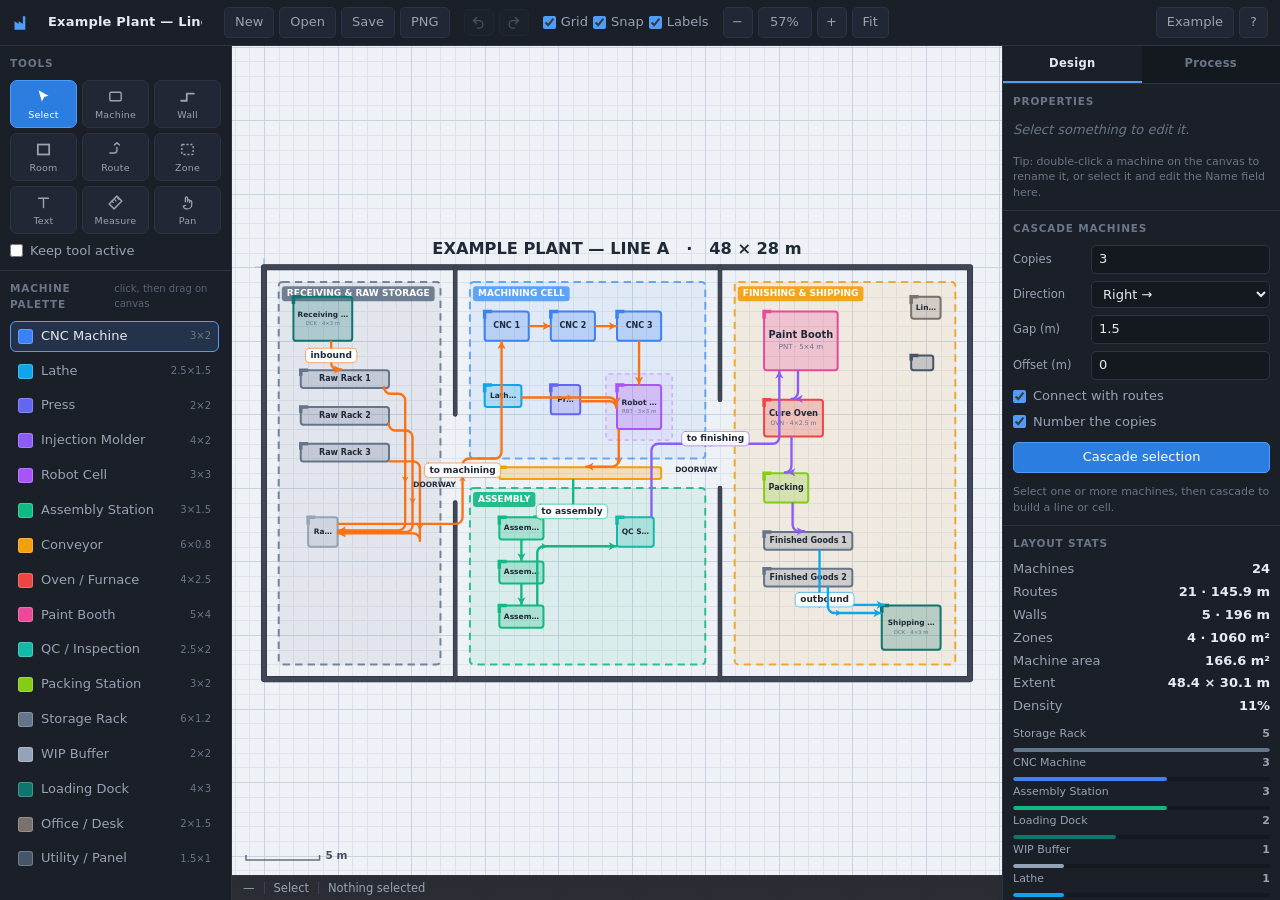
==== commit 2b381862: "Add a written process panel and easier machine naming The right sidebar is now tabbed: Design keeps " ====
--- a/factory-layout-builder.html
+++ b/factory-layout-builder.html
@@ -102,7 +102,55 @@
   overflow-x: hidden;
 }
 .sidebar.left  { border-right: 1px solid var(--line); }
-.sidebar.right { border-left: 1px solid var(--line); width: 258px; }
+.sidebar.right {
+  border-left: 1px solid var(--line);
+  width: 278px;
+  overflow: hidden;
+  transition: width .15s ease;
+}
+.sidebar.right.wide { width: 460px; }
+
+/* ---------- right sidebar tabs ---------- */
+.tabs {
+  display: flex;
+  flex: none;
+  border-bottom: 1px solid var(--line);
+  background: var(--bg);
+}
+.tab {
+  flex: 1;
+  background: transparent;
+  border: none;
+  border-bottom: 2px solid transparent;
+  padding: 9px 4px;
+  cursor: pointer;
+  color: var(--text-dim2);
+  font-size: 11.5px;
+  font-weight: 600;
+  letter-spacing: .3px;
+}
+.tab:hover { color: var(--text); }
+.tab.active { color: var(--text); border-bottom-color: var(--accent); background: var(--bg-2); }
+.tab .badge {
+  display: inline-block;
+  min-width: 16px;
+  margin-left: 5px;
+  padding: 0 4px;
+  border-radius: 8px;
+  background: var(--line-2);
+  color: var(--text);
+  font-size: 10px;
+  font-variant-numeric: tabular-nums;
+}
+.tab.active .badge { background: var(--accent-2); }
+
+.pane {
+  flex: 1 1 auto;
+  min-height: 0;
+  display: flex;
+  flex-direction: column;
+  overflow-y: auto;
+}
 
 .panel { border-bottom: 1px solid var(--line); padding: 10px; }
 .panel.grow { flex: 1 1 auto; display: flex; flex-direction: column; min-height: 0; border-bottom: none; }
@@ -119,6 +167,17 @@
   gap: 6px;
 }
 .panel-title .hint { text-transform: none; letter-spacing: 0; font-weight: 500; font-size: 10px; opacity: .8; }
+.panel-title .title-btn {
+  background: transparent;
+  border: 1px solid var(--line);
+  border-radius: 4px;
+  color: var(--text-dim2);
+  cursor: pointer;
+  padding: 1px 6px;
+  font-size: 11px;
+  line-height: 1.4;
+}
+.panel-title .title-btn:hover { color: var(--text); border-color: var(--line-2); background: var(--bg-3); }
 
 /* ---------- tools ---------- */
 .toolgrid { display: grid; grid-template-columns: repeat(3, 1fr); gap: 5px; }
@@ -317,6 +376,118 @@
   .sidebar.right { width: 226px; }
   :root { --sidebar-w: 200px; }
 }
+
+/* ---------- process steps ---------- */
+.steps { display: flex; flex-direction: column; gap: 7px; padding: 10px; overflow-y: auto; }
+.steps .empty {
+  color: var(--text-dim2);
+  font-style: italic;
+  text-align: center;
+  padding: 18px 8px;
+  line-height: 1.6;
+}
+
+.step {
+  background: var(--bg-3);
+  border: 1px solid var(--line);
+  border-radius: var(--radius);
+  padding: 7px;
+  display: grid;
+  /* Without this the textarea's intrinsic width blows the column open. */
+  grid-template-columns: minmax(0, 1fr);
+  gap: 6px;
+}
+.step:focus-within { border-color: var(--accent); }
+.step.linked-active { border-color: var(--accent); box-shadow: 0 0 0 1px var(--accent-2) inset; }
+
+.step-head { display: flex; align-items: center; gap: 6px; min-width: 0; }
+.step-num {
+  flex: none;
+  width: 21px;
+  height: 21px;
+  border-radius: 50%;
+  display: grid;
+  place-items: center;
+  background: var(--line-2);
+  color: var(--text);
+  font-size: 11px;
+  font-weight: 700;
+  font-variant-numeric: tabular-nums;
+}
+.step-num.has-link { background: var(--accent-2); cursor: pointer; }
+.step-num.has-link:hover { background: var(--accent); }
+
+.step-title {
+  flex: 1;
+  min-width: 0;
+  background: transparent;
+  border: 1px solid transparent;
+  border-radius: 5px;
+  padding: 3px 5px;
+  font-weight: 600;
+}
+.step-title::placeholder { font-weight: 400; color: var(--text-dim2); }
+.step-title:hover { border-color: var(--line-2); }
+.step-title:focus { outline: none; border-color: var(--accent); background: var(--bg); }
+
+.step-foot { display: flex; align-items: center; gap: 6px; min-width: 0; }
+.step-tools { display: flex; gap: 2px; flex: none; }
+.step-tools button {
+  width: 21px;
+  height: 21px;
+  padding: 0;
+  display: grid;
+  place-items: center;
+  background: transparent;
+  border: 1px solid transparent;
+  border-radius: 4px;
+  color: var(--text-dim2);
+  cursor: pointer;
+  font-size: 12px;
+  line-height: 1;
+}
+.step-tools button:hover { background: var(--bg); color: var(--text); border-color: var(--line-2); }
+.step-tools button:disabled { opacity: .25; cursor: default; background: transparent; border-color: transparent; }
+.step-tools button.del:hover { color: #ffb4b1; border-color: var(--danger); }
+
+.step-details {
+  width: 100%;
+  min-width: 0;
+  min-height: 46px;
+  background: var(--bg);
+  border: 1px solid var(--line);
+  border-radius: 5px;
+  padding: 5px 6px;
+  color: var(--text-dim);
+  resize: vertical;
+  line-height: 1.5;
+  font-family: inherit;
+}
+.step-details:focus { outline: none; border-color: var(--accent); color: var(--text); }
+.step-details::placeholder { color: var(--text-dim2); }
+
+.step-link {
+  display: flex;
+  align-items: center;
+  gap: 5px;
+  background: transparent;
+  border: 1px dashed var(--line-2);
+  border-radius: 5px;
+  padding: 3px 7px;
+  color: var(--text-dim2);
+  cursor: pointer;
+  width: 100%;
+  text-align: left;
+  font-size: 11.5px;
+}
+.step-link:hover { border-color: var(--accent); color: var(--text); }
+.step-link:disabled { opacity: .45; cursor: default; }
+.step-link:disabled:hover { border-color: var(--line-2); color: var(--text-dim2); }
+.step-link.is-linked { border-style: solid; color: var(--text-dim); }
+.step-link .dot { width: 8px; height: 8px; border-radius: 2px; flex: none; }
+.step-link .name { flex: 1; overflow: hidden; text-overflow: ellipsis; white-space: nowrap; }
+.step-link .clear { color: var(--text-dim2); font-size: 13px; }
+.step-link .clear:hover { color: #ffb4b1; }
 </style>
 </head>
 <body>
@@ -429,6 +600,12 @@
   </main>
 
   <aside class="sidebar right">
+    <div class="tabs" id="sideTabs">
+      <button class="tab active" data-pane="design">Design</button>
+      <button class="tab" data-pane="process">Process<span class="badge hidden"></span></button>
+    </div>
+
+    <div class="pane" id="paneDesign">
     <div class="panel">
       <div class="panel-title">Properties</div>
       <div id="props" class="props"><div class="empty">Select something to edit it.</div></div>
@@ -469,6 +646,26 @@
       <div class="panel-title">Layout stats</div>
       <div id="stats" class="stats"></div>
     </div>
+    </div><!-- /paneDesign -->
+
+    <div class="pane hidden" id="paneProcess">
+      <div class="panel">
+        <div class="panel-title">
+          Process
+          <span class="hint" id="stepCount">no steps yet</span>
+          <button class="title-btn" id="btnWide" title="Widen this panel for writing">&#8596;</button>
+        </div>
+        <div class="btnrow">
+          <button class="btn primary" id="btnAddStep" title="Add an empty step at the end">+ Step</button>
+          <button class="btn" id="btnStepFromSel" title="Add a step already linked to the selected machine">From selection</button>
+          <button class="btn" id="btnStepsMd" title="Download the written process as a Markdown file">Export</button>
+        </div>
+        <p class="note">Write the process in order. Link a step to a machine and its
+          number appears on that machine in the layout — click the number badge in a
+          step to jump to it.</p>
+      </div>
+      <div class="panel grow steps" id="stepList"></div>
+    </div>
   </aside>
 </div>
 
@@ -495,6 +692,24 @@
         </ul>
       </section>
       <section>
+        <h3>Naming machines</h3>
+        <ul>
+          <li>Double-click a machine on the canvas — or select it and press <kbd>Enter</kbd> or <kbd>F2</kbd> — and type the name in place.</li>
+          <li>Or select it and edit <b>Name</b> at the top of the Properties panel.</li>
+          <li>Select several machines and use <b>Name all</b> to number a whole run at once: typing <code>Press</code> gives Press 1, Press 2, Press 3… ordered left to right.</li>
+        </ul>
+      </section>
+      <section>
+        <h3>Writing the process</h3>
+        <ul>
+          <li>Switch the right-hand panel to <b>Process</b> and press <b>+ Step</b> for each step, in order. Every step has a title and a details box for as much as you want to write.</li>
+          <li><b>From selection</b> adds a step already linked to whatever machine is selected.</li>
+          <li>A linked step's number appears on that machine in the layout; click the number in the step to jump to it, and the ✕ on the chip unlinks it.</li>
+          <li>Reorder with ↑ ↓, copy a step with ⧉, remove it with ✕. Use ↔ in the panel header to widen the panel for writing.</li>
+          <li>Steps are saved inside the layout file. <b>Export</b> writes them out as a Markdown document.</li>
+        </ul>
+      </section>
+      <section>
         <h3>Editing</h3>
         <ul>
           <li><kbd>Ctrl</kbd>+<kbd>Z</kbd> / <kbd>Ctrl</kbd>+<kbd>Shift</kbd>+<kbd>Z</kbd> Undo &middot; Redo</li>
@@ -502,8 +717,7 @@
           <li><kbd>Ctrl</kbd>+<kbd>A</kbd> Select all &middot; <kbd>Delete</kbd> Remove &middot; <kbd>Esc</kbd> Deselect</li>
           <li>Arrow keys nudge (hold <kbd>Shift</kbd> for 1 m steps)</li>
           <li><kbd>Shift</kbd>+click to add to the selection &middot; drag on empty space to marquee-select</li>
-          <li>Double-click a machine, zone or label to rename it</li>
-          <li><kbd>[</kbd> / <kbd>]</kbd> send backward / bring forward</li>
+                    <li><kbd>[</kbd> / <kbd>]</kbd> send backward / bring forward</li>
         </ul>
       </section>
       <section>
@@ -744,7 +958,23 @@
     grid: 1,
     unit: 'm',
     items: [],
+    process: [],
   });
+
+  /* A written process step, optionally tied to an item on the floor. */
+  M.step = (title, details, link) => ({
+    id: M.uid(),
+    title: title || '',
+    details: details || '',
+    link: link || null,
+  });
+
+  /* Step numbers (1-based) that point at a given item. */
+  M.stepsFor = (doc, id) => {
+    const out = [];
+    (doc.process || []).forEach((st, i) => { if (st.link === id) out.push(i + 1); });
+    return out;
+  };
 
   /* ---------- factories ---------- */
 
@@ -1039,6 +1269,19 @@
       const okEnd = (e) => e && (!e.item || seen.has(e.item));
       return okEnd(it.from) && okEnd(it.to);
     });
+
+    if (Array.isArray(raw.process)) {
+      for (const st of raw.process) {
+        if (!st || typeof st !== 'object') continue;
+        const step = M.step(
+          typeof st.title === 'string' ? st.title : '',
+          typeof st.details === 'string' ? st.details : '',
+          typeof st.link === 'string' && seen.has(st.link) ? st.link : null
+        );
+        if (typeof st.id === 'string' && st.id) step.id = st.id;
+        doc.process.push(step);
+      }
+    }
     return doc;
   };
 
@@ -1406,6 +1649,7 @@
 
   function drawMachine(ctx, state, m) {
     const zoom = state.cam.zoom;
+    drawStepBadge(ctx, state, m);
     withRotation(ctx, m, () => {
       if (m.clearance > 0) {
         ctx.save();
@@ -1467,6 +1711,35 @@
       }
       ctx.restore();
     });
+  }
+
+  /* Machines named in the written process carry their step numbers. */
+  function drawStepBadge(ctx, state, m) {
+    if (!state.showLabels) return;
+    const nums = M.stepsFor(state.doc, m.id);
+    if (!nums.length) return;
+    const zoom = state.cam.zoom;
+    if (zoom < 8) return;
+
+    const text = nums.length > 2 ? nums[0] + '+' : nums.join(',');
+    const corner = G.rectCorners(m)[1];
+
+    ctx.save();
+    ctx.translate(corner.x, corner.y);
+    ctx.scale(1 / zoom, 1 / zoom);
+    ctx.font = '700 10px Inter, "Segoe UI", system-ui, sans-serif';
+    ctx.textAlign = 'center';
+    ctx.textBaseline = 'middle';
+    const w = Math.max(15, ctx.measureText(text).width + 9);
+    roundRect(ctx, -w / 2, -7.5, w, 15, 7.5);
+    ctx.fillStyle = C.accent;
+    ctx.fill();
+    ctx.strokeStyle = '#fff';
+    ctx.lineWidth = 1.5;
+    ctx.stroke();
+    ctx.fillStyle = '#fff';
+    ctx.fillText(text, 0, 0.5);
+    ctx.restore();
   }
 
   function drawZone(ctx, state, z) {
@@ -2987,12 +3260,14 @@
 
     if (!items.length) {
       host.appendChild(el('div', { class: 'empty', text: 'Select something to edit it.' }));
-      host.appendChild(el('p', { class: 'note', text: 'Tip: pick a machine from the palette and drag a box on the canvas.' }));
+      host.appendChild(el('p', { class: 'note', text: 'Tip: double-click a machine on the canvas to rename it, or select it and edit the Name field here.' }));
       return;
     }
 
     if (items.length > 1) {
       host.appendChild(el('div', { class: 'subhead', text: items.length + ' items selected' }));
+      const machines = items.filter((it) => it.type === 'machine');
+      if (machines.length > 1) host.appendChild(renameAllBlock(machines));
       host.appendChild(alignBlock());
       host.appendChild(commonActions(items));
       return;
@@ -3097,6 +3372,26 @@
     ]));
 
     host.appendChild(el('p', { class: 'note', text: R.fmt(M.routeLength(state.doc, r)) + ' m · ' + r.waypoints.length + ' bend' + (r.waypoints.length === 1 ? '' : 's') + ' · double-click the line to add one.' }));
+  }
+
+  /* Name a whole run of machines at once: "Press" -> Press 1 … Press N. */
+  function renameAllBlock(machines) {
+    const inp = el('input', { type: 'text', placeholder: 'e.g. Press' });
+    const apply = () => {
+      const base = inp.value.trim();
+      if (!base) return;
+      const ordered = machines.slice().sort((a, b) => (a.x - b.x) || (a.y - b.y));
+      ordered.forEach((m, i) => { m.label = base + ' ' + (i + 1); });
+      app.commit();
+      app.toast('Renamed ' + ordered.length + ' machines');
+      U.refreshProps();
+    };
+    inp.addEventListener('keydown', (e) => { if (e.key === 'Enter') apply(); });
+    return el('div', {}, [
+      el('div', { class: 'subhead', text: 'Name all ' + machines.length + ' machines' }),
+      el('div', { class: 'row' }, [inp, button('Apply', apply, 'primary')]),
+      el('p', { class: 'note', text: 'Numbered left to right, top to bottom.' }),
+    ]);
   }
 
   /* ---------- align / distribute ---------- */
@@ -3189,6 +3484,117 @@
     }
   };
 
+  /* ---------- process steps ---------- */
+
+  function iconBtn(glyph, title, onClick, cls) {
+    const b = el('button', { title, text: glyph, class: cls || '' });
+    b.addEventListener('click', onClick);
+    return b;
+  }
+
+  function linkedName(doc, id) {
+    const it = M.byId(doc, id);
+    if (!it) return null;
+    if (it.type === 'machine') return { name: it.label, color: it.color };
+    if (it.type === 'zone') return { name: it.label, color: it.color };
+    if (it.type === 'route') return { name: it.label || 'Route', color: it.color };
+    if (it.type === 'label') return { name: it.text, color: it.color };
+    return { name: it.type, color: '#64748b' };
+  }
+
+  U.refreshProcess = () => {
+    const host = document.getElementById('stepList');
+    if (!host) return;
+    const doc = state.doc;
+    const steps = doc.process || (doc.process = []);
+    host.innerHTML = '';
+
+    const count = document.getElementById('stepCount');
+    if (count) count.textContent = steps.length === 0 ? 'no steps yet'
+      : steps.length + (steps.length === 1 ? ' step' : ' steps');
+    const badge = document.querySelector('.tab[data-pane="process"] .badge');
+    if (badge) {
+      badge.textContent = steps.length ? String(steps.length) : '';
+      badge.classList.toggle('hidden', steps.length === 0);
+    }
+
+    if (!steps.length) {
+      host.appendChild(el('div', { class: 'empty', html: 'No steps yet.<br>Use <b>+ Step</b> to start writing the process.' }));
+      return;
+    }
+
+    steps.forEach((st, i) => host.appendChild(stepCard(st, i, steps)));
+  };
+
+  function stepCard(st, i, steps) {
+    const doc = state.doc;
+    const link = st.link ? linkedName(doc, st.link) : null;
+
+    const num = el('span', {
+      class: 'step-num' + (link ? ' has-link' : ''),
+      text: String(i + 1),
+      title: link ? 'Jump to ' + link.name : 'Step ' + (i + 1),
+    });
+    if (link) num.addEventListener('click', () => app.focusItem(st.link));
+
+    const title = el('input', { class: 'step-title', type: 'text', placeholder: 'Step title' });
+    title.value = st.title;
+    title.addEventListener('input', () => { st.title = title.value; app.invalidate(); });
+    title.addEventListener('change', () => app.commit());
+
+    const details = el('textarea', { class: 'step-details', rows: 3, placeholder: 'What happens here — settings, times, tooling, who does it…' });
+    details.value = st.details;
+    details.addEventListener('input', () => { st.details = details.value; });
+    details.addEventListener('change', () => app.commit());
+
+    const tools = el('div', { class: 'step-tools' }, [
+      iconBtn('↑', 'Move up', () => app.moveStep(i, -1)),
+      iconBtn('↓', 'Move down', () => app.moveStep(i, 1)),
+      iconBtn('⧉', 'Duplicate step', () => app.duplicateStep(i)),
+      iconBtn('✕', 'Delete step', () => app.removeStep(i), 'del'),
+    ]);
+    tools.children[0].disabled = i === 0;
+    tools.children[1].disabled = i === steps.length - 1;
+
+    const linkBtn = el('button', { class: 'step-link' + (link ? ' is-linked' : '') });
+    if (link) {
+      const dot = el('span', { class: 'dot' });
+      dot.style.background = link.color;
+      linkBtn.appendChild(dot);
+      linkBtn.appendChild(el('span', { class: 'name', text: link.name }));
+      linkBtn.appendChild(el('span', { class: 'clear', text: '✕', title: 'Unlink' }));
+      linkBtn.title = 'Click to select it on the layout';
+      linkBtn.addEventListener('click', (e) => {
+        if (e.target.classList.contains('clear')) app.linkStep(i, null);
+        else app.focusItem(st.link);
+      });
+    } else {
+      const sel = state.selection.size === 1 ? M.byId(doc, [...state.selection][0]) : null;
+      linkBtn.appendChild(el('span', { class: 'name', text: sel ? 'Link to ' + (sel.label || sel.text || sel.type) : 'Link to… (select an item first)' }));
+      linkBtn.disabled = !sel;
+      linkBtn.title = 'Ties this step to an item on the layout';
+      linkBtn.addEventListener('click', () => { if (sel) app.linkStep(i, sel.id); });
+    }
+
+    const card = el('div', { class: 'step' + (st.link && state.selection.has(st.link) ? ' linked-active' : '') }, [
+      el('div', { class: 'step-head' }, [num, title]),
+      details,
+      el('div', { class: 'step-foot' }, [linkBtn, tools]),
+    ]);
+    card.dataset.id = st.id;
+    return card;
+  }
+
+  /* Focus a freshly added step so the user can just start typing. */
+  U.focusStep = (index) => {
+    const cards = document.querySelectorAll('#stepList .step');
+    const card = cards[index];
+    if (!card) return;
+    card.scrollIntoView({ block: 'nearest' });
+    const input = card.querySelector('.step-title');
+    if (input) { input.focus(); input.select(); }
+  };
+
   FB.ui = U;
 })(window.FB);
 </script>
@@ -3256,6 +3662,7 @@
   app.refresh = () => {
     FB.ui.refreshProps();
     FB.ui.refreshStats();
+    FB.ui.refreshProcess();
     app.refreshStatus();
     app.invalidate();
   };
@@ -3345,6 +3752,7 @@
       for (const r of M.routesFor(state.doc, id)) ids.add(r.id);
     }
     state.doc.items = state.doc.items.filter((it) => !ids.has(it.id));
+    for (const st of (state.doc.process || [])) if (st.link && ids.has(st.link)) st.link = null;
     state.selection.clear();
     app.commit();
     app.refresh();
@@ -3536,6 +3944,101 @@
     app.toast('Cascaded ' + created.length + ' machine' + (created.length === 1 ? '' : 's'));
   };
 
+  /* ---------- process steps ---------- */
+
+  function steps() {
+    if (!Array.isArray(state.doc.process)) state.doc.process = [];
+    return state.doc.process;
+  }
+
+  app.addStep = (fromSelection) => {
+    const list = steps();
+    const step = M.step();
+    if (fromSelection && state.selection.size === 1) {
+      const it = M.byId(state.doc, [...state.selection][0]);
+      if (it) {
+        step.link = it.id;
+        step.title = it.label || it.text || '';
+      }
+    }
+    list.push(step);
+    app.commit();
+    showPane('process');
+    FB.ui.refreshProcess();
+    FB.ui.focusStep(list.length - 1);
+  };
+
+  app.removeStep = (i) => {
+    const list = steps();
+    if (i < 0 || i >= list.length) return;
+    list.splice(i, 1);
+    app.commit();
+    FB.ui.refreshProcess();
+  };
+
+  app.duplicateStep = (i) => {
+    const list = steps();
+    const src = list[i];
+    if (!src) return;
+    const copy = M.step(src.title, src.details, src.link);
+    list.splice(i + 1, 0, copy);
+    app.commit();
+    FB.ui.refreshProcess();
+    FB.ui.focusStep(i + 1);
+  };
+
+  app.moveStep = (i, dir) => {
+    const list = steps();
+    const j = i + dir;
+    if (j < 0 || j >= list.length) return;
+    [list[i], list[j]] = [list[j], list[i]];
+    app.commit();
+    FB.ui.refreshProcess();
+  };
+
+  app.linkStep = (i, itemId) => {
+    const st = steps()[i];
+    if (!st) return;
+    st.link = itemId;
+    app.commit();
+    FB.ui.refreshProcess();
+  };
+
+  /* Select an item and bring it into view without changing zoom. */
+  app.focusItem = (id) => {
+    const it = M.byId(state.doc, id);
+    if (!it) return;
+    const b = M.bounds(state.doc, it);
+    state.selection = new Set([id]);
+    if (b) {
+      state.cam.x = b.x + b.w / 2 - R.width / 2 / state.cam.zoom;
+      state.cam.y = b.y + b.h / 2 - (R.height - 26) / 2 / state.cam.zoom;
+    }
+    app.refresh();
+  };
+
+  app.exportSteps = () => {
+    const list = steps();
+    if (!list.length) { app.toast('No steps written yet'); return; }
+    const lines = ['# ' + (state.doc.name || 'Factory layout') + ' — process', ''];
+    list.forEach((st, i) => {
+      const host = st.link ? M.byId(state.doc, st.link) : null;
+      const where = host ? '  \n*At: ' + (host.label || host.text || host.type) + '*' : '';
+      lines.push('## ' + (i + 1) + '. ' + (st.title || 'Untitled step') + where);
+      lines.push('');
+      if (st.details.trim()) { lines.push(st.details.trim()); lines.push(''); }
+    });
+    download(new Blob([lines.join('\n')], { type: 'text/markdown' }), slug(state.doc.name) + '-process.md');
+    app.toast('Process exported');
+  };
+
+  function showPane(name) {
+    document.querySelectorAll('#sideTabs .tab').forEach((t) => t.classList.toggle('active', t.dataset.pane === name));
+    document.getElementById('paneDesign').classList.toggle('hidden', name !== 'design');
+    document.getElementById('paneProcess').classList.toggle('hidden', name !== 'process');
+  }
+  app.showPane = showPane;
+
   /* ---------- view ---------- */
 
   app.zoomBy = (factor, centerScreen) => {
@@ -3639,6 +4142,7 @@
     state.draft = null;
     state.measure = null;
     document.getElementById('docName').value = doc.name;
+    if (!Array.isArray(state.doc.process)) state.doc.process = [];
     H.reset(doc);
     app.zoomFit();
     app.refresh();
@@ -3748,6 +4252,15 @@
         }
       }
       return;
+    }
+
+    if (e.key === 'F2' && state.selection.size === 1) {
+      const it = M.byId(state.doc, [...state.selection][0]);
+      if (it && (it.type === 'machine' || it.type === 'zone' || it.type === 'label')) {
+        e.preventDefault();
+        app.editLabel(it);
+        return;
+      }
     }
 
     if (e.key === 'Delete' || e.key === 'Backspace') {
@@ -3855,6 +4368,20 @@
     document.getElementById('btnZoomOut').addEventListener('click', () => app.zoomBy(1 / 1.25));
     document.getElementById('btnZoomReset').addEventListener('click', () => app.zoomBy(26 / state.cam.zoom));
     document.getElementById('btnFit').addEventListener('click', app.zoomFit);
+
+    document.getElementById('sideTabs').addEventListener('click', (e) => {
+      const tab = e.target.closest('.tab');
+      if (tab) showPane(tab.dataset.pane);
+    });
+    document.getElementById('btnAddStep').addEventListener('click', () => app.addStep(false));
+    document.getElementById('btnStepFromSel').addEventListener('click', () => app.addStep(true));
+    document.getElementById('btnStepsMd').addEventListener('click', app.exportSteps);
+    document.getElementById('btnWide').addEventListener('click', () => {
+      const side = document.querySelector('.sidebar.right');
+      side.classList.toggle('wide');
+      /* The canvas keeps its flex width, so re-measure after the transition. */
+      setTimeout(() => { R.resize(); app.invalidate(); }, 180);
+    });
 
     document.getElementById('btnCascade').addEventListener('click', app.cascade);
     document.getElementById('btnSample').addEventListener('click', () => {
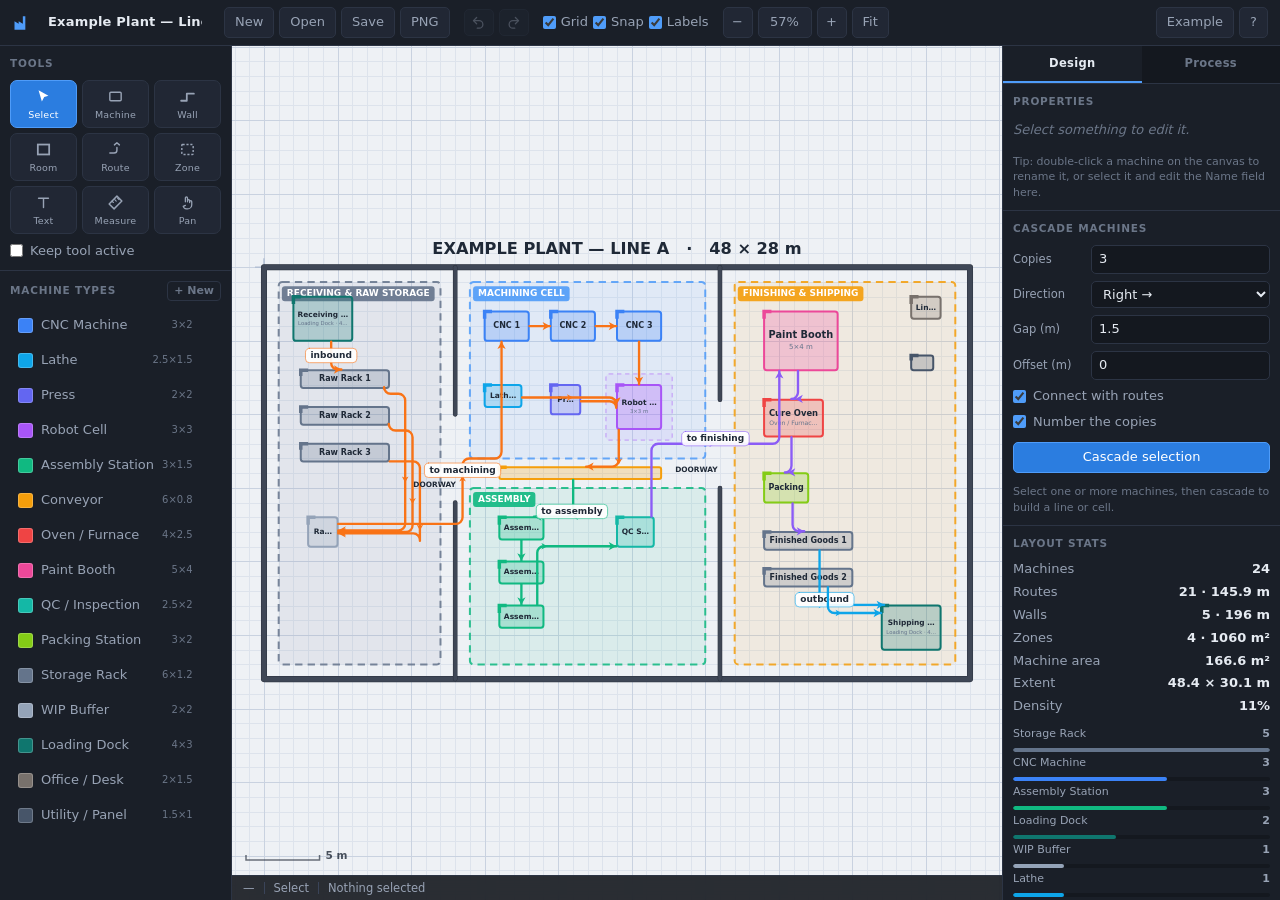
==== commit 8b788100: "Replace built-in machine types with user-defined ones, and let routes end anywhere Machine types: - " ====
--- a/factory-layout-builder.html
+++ b/factory-layout-builder.html
@@ -199,6 +199,15 @@
 
 /* ---------- palette ---------- */
 .palette { overflow-y: auto; display: grid; gap: 4px; padding-right: 2px; min-height: 0; }
+.pal-empty {
+  color: var(--text-dim2);
+  font-size: 11.5px;
+  line-height: 1.6;
+  padding: 10px 4px;
+  text-align: center;
+}
+.pal-empty b { color: var(--text-dim); display: block; margin-bottom: 3px; }
+
 .pal-item {
   display: flex;
   align-items: center;
@@ -214,6 +223,22 @@
 .pal-swatch { width: 15px; height: 15px; border-radius: 3px; flex: none; box-shadow: inset 0 0 0 1px rgba(255,255,255,.22); }
 .pal-name { flex: 1; white-space: nowrap; overflow: hidden; text-overflow: ellipsis; }
 .pal-size { font-size: 10px; color: var(--text-dim2); font-variant-numeric: tabular-nums; }
+.pal-edit {
+  flex: none;
+  width: 19px;
+  height: 19px;
+  display: grid;
+  place-items: center;
+  border: 1px solid transparent;
+  border-radius: 4px;
+  background: transparent;
+  color: var(--text-dim2);
+  cursor: pointer;
+  opacity: 0;
+}
+.pal-item:hover .pal-edit, .pal-item.active .pal-edit { opacity: 1; }
+.pal-edit:hover { background: var(--bg); color: var(--text); border-color: var(--line-2); }
+.pal-edit svg { width: 11px; height: 11px; }
 
 /* ---------- canvas ---------- */
 .canvas-wrap { flex: 1; position: relative; overflow: hidden; background: #eef1f5; }
@@ -332,6 +357,7 @@
   z-index: 50;
   padding: 20px;
 }
+.modal-card.narrow { width: min(400px, 100%); }
 .modal-card {
   background: var(--bg-2);
   border: 1px solid var(--line-2);
@@ -577,8 +603,8 @@
 
     <div class="panel grow">
       <div class="panel-title">
-        Machine palette
-        <span class="hint">click, then drag on canvas</span>
+        Machine types
+        <button class="title-btn" id="btnNewType" title="Define a new machine type">+ New</button>
       </div>
       <div class="palette" id="palette"></div>
     </div>
@@ -669,6 +695,42 @@
   </aside>
 </div>
 
+<div class="modal hidden" id="typeModal">
+  <div class="modal-card narrow">
+    <div class="modal-head">
+      <h2 id="typeModalTitle">New machine type</h2>
+      <button class="btn icon" id="btnTypeClose">&times;</button>
+    </div>
+    <div class="modal-body">
+      <div class="props">
+        <div class="row">
+          <label>Name</label>
+          <input type="text" id="typeName" placeholder="e.g. Haas VF-2, Weld bench, Pallet rack" spellcheck="false">
+        </div>
+        <div class="row two">
+          <label>Size (m)</label>
+          <input type="number" id="typeW" step="0.5" min="0.2" title="Width in metres">
+          <input type="number" id="typeH" step="0.5" min="0.2" title="Depth in metres">
+        </div>
+        <div class="row">
+          <label>Colour</label>
+          <input type="color" id="typeColor">
+        </div>
+        <label class="check hidden" id="typeApplyRow">
+          <input type="checkbox" id="typeApply"> Apply the colour and size to the
+          <span id="typeUseCount">0</span> machines already using this type
+        </label>
+        <div class="btnrow">
+          <button class="btn primary" id="btnTypeSave">Save type</button>
+          <button class="btn danger hidden" id="btnTypeDelete">Delete type</button>
+        </div>
+        <p class="note" id="typeNote">Types are saved inside the layout, so a file always
+          carries the machines it was drawn with.</p>
+      </div>
+    </div>
+  </div>
+</div>
+
 <div class="modal hidden" id="helpModal">
   <div class="modal-card">
     <div class="modal-head">
@@ -685,9 +747,10 @@
       <section>
         <h3>Drawing</h3>
         <ul>
-          <li><b>Machine</b> — pick a type in the palette, then drag a box. A plain click drops the default size.</li>
+          <li><b>Machine</b> — pick one of your types, then drag a box. A plain click drops that type's default size. With no type selected you get a plain box you can name yourself.</li>
+          <li><b>Machine types</b> — the palette starts empty; <b>+ New</b> defines a type (name, default size, colour), and clicking the pencil edits or deletes one. Machines keep their own size and colour, so editing a type only changes what you place next unless you tick <i>apply to existing</i>.</li>
           <li><b>Wall</b> — click for each corner, <kbd>Enter</kbd> or double-click to finish, <kbd>Esc</kbd> to cancel. Hold <kbd>Shift</kbd> to lock to 45&deg;.</li>
-          <li><b>Route</b> — click the source machine, click waypoints if you want them, click the target machine. Routes stay attached when machines move.</li>
+          <li><b>Route</b> — drag from one machine to another for a one-way arrow, or click the source then the target. Click empty space to add a bend; <b>double-click</b>, <kbd>Enter</kbd> or right-click ends a route anywhere, machine or not. Routes stay attached when machines move.</li>
           <li><b>Cascade</b> — select machines and use the cascade panel to repeat them into a line, optionally wired up with routes.</li>
         </ul>
       </section>
@@ -927,25 +990,13 @@
 
   M.VERSION = 1;
 
-  /* Machine catalogue. Sizes are in metres. */
-  M.KINDS = {
-    cnc:      { name: 'CNC Machine',      w: 3,   h: 2,   color: '#3b82f6', glyph: 'CNC' },
-    lathe:    { name: 'Lathe',            w: 2.5, h: 1.5, color: '#0ea5e9', glyph: 'LTH' },
-    press:    { name: 'Press',            w: 2,   h: 2,   color: '#6366f1', glyph: 'PRS' },
-    molder:   { name: 'Injection Molder', w: 4,   h: 2,   color: '#8b5cf6', glyph: 'IMM' },
-    robot:    { name: 'Robot Cell',       w: 3,   h: 3,   color: '#a855f7', glyph: 'RBT' },
-    assembly: { name: 'Assembly Station', w: 3,   h: 1.5, color: '#10b981', glyph: 'ASM' },
-    conveyor: { name: 'Conveyor',         w: 6,   h: 0.8, color: '#f59e0b', glyph: 'CNV' },
-    oven:     { name: 'Oven / Furnace',   w: 4,   h: 2.5, color: '#ef4444', glyph: 'OVN' },
-    paint:    { name: 'Paint Booth',      w: 5,   h: 4,   color: '#ec4899', glyph: 'PNT' },
-    qc:       { name: 'QC / Inspection',  w: 2.5, h: 2,   color: '#14b8a6', glyph: 'QC'  },
-    packing:  { name: 'Packing Station',  w: 3,   h: 2,   color: '#84cc16', glyph: 'PCK' },
-    rack:     { name: 'Storage Rack',     w: 6,   h: 1.2, color: '#64748b', glyph: 'RCK' },
-    buffer:   { name: 'WIP Buffer',       w: 2,   h: 2,   color: '#94a3b8', glyph: 'WIP' },
-    dock:     { name: 'Loading Dock',     w: 4,   h: 3,   color: '#0f766e', glyph: 'DCK' },
-    office:   { name: 'Office / Desk',    w: 2,   h: 1.5, color: '#78716c', glyph: 'OFF' },
-    utility:  { name: 'Utility / Panel',  w: 1.5, h: 1,   color: '#475569', glyph: 'UTL' },
-  };
+  /* Machines have no built-in catalogue — every type is one the user defines
+     and lives in the document, so a layout file carries its own palette. */
+  M.DEFAULT_TYPE_COLORS = [
+    '#3b82f6', '#10b981', '#f59e0b', '#a855f7', '#ef4444', '#0ea5e9',
+    '#84cc16', '#ec4899', '#14b8a6', '#6366f1', '#f97316', '#64748b',
+  ];
+  M.UNTYPED_COLOR = '#64748b';
 
   M.ZONE_COLORS = ['#4f9cf9', '#10b981', '#f59e0b', '#ef4444', '#a855f7', '#64748b'];
 
@@ -957,9 +1008,36 @@
     name: 'Untitled Factory',
     grid: 1,
     unit: 'm',
+    types: [],
     items: [],
     process: [],
   });
+
+  /* ---------- machine types ---------- */
+
+  M.type = (name, w, h, color) => ({
+    id: M.uid(),
+    name: name || 'New machine',
+    w: Math.max(0.2, Number(w) || 2),
+    h: Math.max(0.2, Number(h) || 2),
+    color: color || M.DEFAULT_TYPE_COLORS[0],
+  });
+
+  M.types = (doc) => {
+    if (!Array.isArray(doc.types)) doc.types = [];
+    return doc.types;
+  };
+
+  M.typeById = (doc, id) => (id ? M.types(doc).find((t) => t.id === id) || null : null);
+
+  /* A colour that is not already in heavy use, for the next new type. */
+  M.nextTypeColor = (doc) => {
+    const used = new Set(M.types(doc).map((t) => t.color));
+    return M.DEFAULT_TYPE_COLORS.find((c) => !used.has(c)) ||
+      M.DEFAULT_TYPE_COLORS[M.types(doc).length % M.DEFAULT_TYPE_COLORS.length];
+  };
+
+  M.machinesOfType = (doc, id) => doc.items.filter((it) => it.type === 'machine' && it.kind === id);
 
   /* A written process step, optionally tied to an item on the floor. */
   M.step = (title, details, link) => ({
@@ -978,22 +1056,20 @@
 
   /* ---------- factories ---------- */
 
-  M.machine = (kind, x, y, w, h) => {
-    const k = M.KINDS[kind] || M.KINDS.cnc;
-    return {
-      id: M.uid(),
-      type: 'machine',
-      kind,
-      x, y,
-      w: w || k.w,
-      h: h || k.h,
-      rot: 0,
-      label: k.name,
-      color: k.color,
-      clearance: 0,
-      notes: '',
-    };
-  };
+  /* `type` is a type object from doc.types, or null for a plain box. */
+  M.machine = (type, x, y, w, h) => ({
+    id: M.uid(),
+    type: 'machine',
+    kind: type ? type.id : null,
+    x, y,
+    w: w || (type ? type.w : 2),
+    h: h || (type ? type.h : 2),
+    rot: 0,
+    label: type ? type.name : 'Machine',
+    color: type ? type.color : M.UNTYPED_COLOR,
+    clearance: 0,
+    notes: '',
+  });
 
   M.wall = (points, thickness) => ({
     id: M.uid(),
@@ -1258,6 +1334,16 @@
     const doc = M.newDoc();
     doc.name = typeof raw.name === 'string' ? raw.name : doc.name;
     doc.grid = Number(raw.grid) > 0 ? Number(raw.grid) : 1;
+
+    if (Array.isArray(raw.types)) {
+      for (const t of raw.types) {
+        if (!t || typeof t !== 'object') continue;
+        const type = M.type(str(t.name, 'Machine'), num(t.w, 2), num(t.h, 2), str(t.color, M.DEFAULT_TYPE_COLORS[0]));
+        if (typeof t.id === 'string' && t.id) type.id = t.id;
+        doc.types.push(type);
+      }
+    }
+
     const seen = new Set();
     for (const it of raw.items) {
       const clean = M.sanitize(it, seen);
@@ -1269,6 +1355,8 @@
       const okEnd = (e) => e && (!e.item || seen.has(e.item));
       return okEnd(it.from) && okEnd(it.to);
     });
+
+    if (!doc.types.length) deriveTypes(doc);
 
     if (Array.isArray(raw.process)) {
       for (const st of raw.process) {
@@ -1294,9 +1382,10 @@
     if (!id || (seen && seen.has(id))) id = M.uid();
     switch (it.type) {
       case 'machine': {
-        const kind = M.KINDS[it.kind] ? it.kind : 'cnc';
-        const base = M.machine(kind, num(it.x, 0), num(it.y, 0), Math.max(0.2, num(it.w, 0) || M.KINDS[kind].w), Math.max(0.2, num(it.h, 0) || M.KINDS[kind].h));
+        const base = M.machine(null, num(it.x, 0), num(it.y, 0),
+          Math.max(0.2, num(it.w, 2)), Math.max(0.2, num(it.h, 2)));
         base.id = id;
+        base.kind = typeof it.kind === 'string' && it.kind ? it.kind : null;
         base.rot = num(it.rot, 0);
         base.label = str(it.label, base.label);
         base.color = str(it.color, base.color);
@@ -1356,6 +1445,32 @@
     }
   };
 
+  /* Files written before machine types existed only carry a `kind` string per
+     machine. Rebuild a palette from what those machines actually look like so
+     nothing is lost on load. */
+  function deriveTypes(doc) {
+    const groups = new Map();
+    for (const it of doc.items) {
+      if (it.type !== 'machine' || !it.kind) continue;
+      if (!groups.has(it.kind)) groups.set(it.kind, []);
+      groups.get(it.kind).push(it);
+    }
+    for (const [kind, machines] of groups) {
+      const first = machines[0];
+      /* Prefer a label shared by the group, minus any trailing number. */
+      const bases = machines.map((m) => (m.label || '').replace(/\s+\d+$/, '').trim()).filter(Boolean);
+      const tally = {};
+      let name = '', best = 0;
+      for (const b of bases) {
+        tally[b] = (tally[b] || 0) + 1;
+        if (tally[b] > best) { best = tally[b]; name = b; }
+      }
+      const type = M.type(name || kind, first.w, first.h, first.color);
+      type.id = kind;
+      doc.types.push(type);
+    }
+  }
+
   /* ---------- stats ---------- */
 
   M.stats = (doc) => {
@@ -1366,11 +1481,13 @@
     };
     for (const it of doc.items) {
       switch (it.type) {
-        case 'machine':
+        case 'machine': {
           s.machines++;
           s.machineArea += it.w * it.h;
-          s.byKind[it.kind] = (s.byKind[it.kind] || 0) + 1;
+          const key = it.kind || '';
+          s.byKind[key] = (s.byKind[key] || 0) + 1;
           break;
+        }
         case 'zone':
           s.zones++;
           s.zoneArea += it.w * it.h;
@@ -1684,7 +1801,7 @@
       if (fit < 16) return;
 
       const cx = m.x + m.w / 2, cy = m.y + m.h / 2;
-      const kind = M.KINDS[m.kind];
+      const type = M.typeById(state.doc, m.kind);
       let fontPx = G.clamp(Math.min(m.h * zoom * 0.3, m.w * zoom * 0.16), 8, 15);
 
       ctx.save();
@@ -1694,20 +1811,22 @@
       ctx.textBaseline = 'middle';
 
       const maxW = m.w * zoom - 8;
-      const raw = m.label || (kind ? kind.name : 'Machine');
+      const raw = m.label || (type ? type.name : 'Machine');
       /* Shrink before truncating so short boxes still read. */
       const setFont = (px) => { ctx.font = '600 ' + px.toFixed(1) + 'px Inter, "Segoe UI", system-ui, sans-serif'; };
       setFont(fontPx);
       while (fontPx > 7.5 && ctx.measureText(raw).width > maxW) { fontPx -= 0.5; setFont(fontPx); }
       ctx.fillStyle = C.text;
       const line = ellipsize(ctx, raw, maxW);
-      const showSub = m.h * zoom > 34 && kind;
+      const showSub = m.h * zoom > 34;
       ctx.fillText(line, 0, showSub ? -fontPx * 0.55 : 0);
 
       if (showSub) {
+        /* Name the type too, but only when it adds something the label doesn't. */
+        const prefix = type && type.name !== raw ? type.name + ' · ' : '';
         ctx.font = (fontPx * 0.72).toFixed(1) + 'px Inter, "Segoe UI", system-ui, sans-serif';
         ctx.fillStyle = C.textDim;
-        ctx.fillText(ellipsize(ctx, kind.glyph + ' · ' + fmt(m.w) + '×' + fmt(m.h) + ' m', maxW), 0, fontPx * 0.62);
+        ctx.fillText(ellipsize(ctx, prefix + fmt(m.w) + '×' + fmt(m.h) + ' m', maxW), 0, fontPx * 0.62);
       }
       ctx.restore();
     });
@@ -2410,8 +2529,8 @@
   /* ---------- pointer down ---------- */
 
   function onDown(e) {
-    if (e.button === 2) {           /* right button cancels in-progress work */
-      if (state.draft) { cancelDraft(); e.preventDefault(); }
+    if (e.button === 2) {           /* right button ends whatever is being drawn */
+      if (state.draft) { e.preventDefault(); T.commitDraft(); }
       return;
     }
     canvas.setPointerCapture(e.pointerId);
@@ -2534,7 +2653,7 @@
       const anchor = host ? G.rectCenter(host) : { x: snapVal(wp.x, e), y: snapVal(wp.y, e) };
       state.draft = { kind: 'route', from, nodes: [anchor], waypoints: [], cursor: wp, color: state.routeColor };
       state.drag = { type: 'routePress', startScreen: screenPos(e) };
-      app.setHint('Drag to the destination machine, or click it · click empty space to add a bend · Esc to cancel');
+      app.setHint('Release or click on the destination · click empty space to add a bend · double-click, Enter or right-click ends it anywhere · Esc cancels');
       return;
     }
 
@@ -2544,8 +2663,11 @@
       return;
     }
     const p = snapPoint(wp, e);
-    d.waypoints.push(p);
-    d.nodes.push(p);
+    const last = d.nodes[d.nodes.length - 1];
+    if (G.dist(last.x, last.y, p.x, p.y) > 1e-6) {
+      d.waypoints.push(p);
+      d.nodes.push(p);
+    }
     state.drag = { type: 'routePress', startScreen: screenPos(e) };
   }
 
@@ -2649,6 +2771,7 @@
     } else {
       const host = M.hostAt(state.doc, wp, tolWorld(4));
       d.cursor = host ? G.rectCenter(host) : snapPoint(wp, e);
+      d.hostId = host ? host.id : null;
       state.hover = host ? host.id : null;
     }
     app.invalidate();
@@ -2816,8 +2939,14 @@
       case 'routePress': {
         const dr = state.draft;
         if (dr && dr.kind === 'route' && dragged(d, e)) {
-          const host = M.hostAt(state.doc, worldPos(e), tolWorld(4));
-          if (host && host.id !== (dr.from.item || null)) finishRoute(M.endpointOn(host.id));
+          const wp = worldPos(e);
+          const host = M.hostAt(state.doc, wp, tolWorld(4));
+          if (host) {
+            /* Releasing back inside the source is not a route — keep drawing. */
+            if (host.id !== (dr.from.item || null)) finishRoute(M.endpointOn(host.id));
+          } else {
+            endRouteAt(snapPoint(wp, e));
+          }
         }
         break;
       }
@@ -2840,10 +2969,15 @@
     let { x, y, w, h } = d.rect;
 
     if (d.mode === 'machine') {
-      const k = M.KINDS[state.activeKind] || M.KINDS.cnc;
-      if (w < 0.3 || h < 0.3) { w = k.w; h = k.h; x = d.start.x - w / 2; y = d.start.y - h / 2; }
-      const m = M.machine(state.activeKind, x, y, w, h);
-      m.label = nextName(k.name);
+      const type = M.typeById(state.doc, state.activeType);
+      if (w < 0.3 || h < 0.3) {
+        w = type ? type.w : 2;
+        h = type ? type.h : 2;
+        x = d.start.x - w / 2;
+        y = d.start.y - h / 2;
+      }
+      const m = M.machine(type, x, y, w, h);
+      m.label = nextName(type ? type.name : 'Machine');
       state.doc.items.push(m);
       setSelection([m.id]);
     } else if (d.mode === 'zone') {
@@ -2902,6 +3036,22 @@
     if (!state.stickyTool) app.setTool('select');
   }
 
+  /* Close an open route at a loose point rather than on a machine. */
+  function endRouteAt(point) {
+    const d = state.draft;
+    if (!d || d.kind !== 'route') return false;
+    const wps = d.waypoints;
+    while (wps.length && G.dist(wps[wps.length - 1].x, wps[wps.length - 1].y, point.x, point.y) < 1e-6) {
+      wps.pop();
+    }
+    const start = d.nodes[0];
+    if (!wps.length && d.from.item === undefined && G.dist(start.x, start.y, point.x, point.y) < 0.05) {
+      return false;                 /* zero-length: nothing worth keeping */
+    }
+    finishRoute(M.endpointAt(point.x, point.y));
+    return true;
+  }
+
   function cancelDraft() {
     state.draft = null;
     state.measure = null;
@@ -2918,13 +3068,13 @@
     if (state.draft.kind === 'wall') { finishWall(); return true; }
     if (state.draft.kind === 'route') {
       const d = state.draft;
-      if (d.waypoints.length) {
-        const last = d.waypoints[d.waypoints.length - 1];
-        d.waypoints = d.waypoints.slice(0, -1);
-        finishRoute(M.endpointAt(last.x, last.y));
-      } else {
-        cancelDraft();
-      }
+      const host = d.hostId ? M.byId(state.doc, d.hostId) : null;
+      if (host && host.id !== (d.from.item || null)) {
+        finishRoute(M.endpointOn(host.id));
+        return true;
+      }
+      const end = d.cursor || d.waypoints[d.waypoints.length - 1];
+      if (!end || !endRouteAt({ x: end.x, y: end.y })) cancelDraft();
       return true;
     }
     return false;
@@ -2935,6 +3085,12 @@
   function onDblClick(e) {
     const wp = worldPos(e);
     if (state.draft && state.draft.kind === 'wall') { finishWall(); return; }
+    if (state.draft && state.draft.kind === 'route') {
+      const host = M.hostAt(state.doc, wp, tolWorld(4));
+      if (host && host.id !== (state.draft.from.item || null)) finishRoute(M.endpointOn(host.id));
+      else if (!endRouteAt(snapPoint(wp, e))) cancelDraft();
+      return;
+    }
 
     const hit = M.hitTest(state.doc, wp, tolWorld(5));
     if (!hit) return;
@@ -3017,6 +3173,30 @@
     doc.name = 'Example Plant — Line A';
     const add = (it) => { doc.items.push(it); return it; };
 
+    /* The example brings its own machine types — nothing is built in. */
+    const T = {};
+    const deftype = (key, name, w, h, color) => {
+      const t = M.type(name, w, h, color);
+      doc.types.push(t);
+      T[key] = t;
+      return t;
+    };
+    deftype('cnc',      'CNC Machine',      3,   2,   '#3b82f6');
+    deftype('lathe',    'Lathe',            2.5, 1.5, '#0ea5e9');
+    deftype('press',    'Press',            2,   2,   '#6366f1');
+    deftype('robot',    'Robot Cell',       3,   3,   '#a855f7');
+    deftype('assembly', 'Assembly Station', 3,   1.5, '#10b981');
+    deftype('conveyor', 'Conveyor',         6,   0.8, '#f59e0b');
+    deftype('oven',     'Oven / Furnace',   4,   2.5, '#ef4444');
+    deftype('paint',    'Paint Booth',      5,   4,   '#ec4899');
+    deftype('qc',       'QC / Inspection',  2.5, 2,   '#14b8a6');
+    deftype('packing',  'Packing Station',  3,   2,   '#84cc16');
+    deftype('rack',     'Storage Rack',     6,   1.2, '#64748b');
+    deftype('buffer',   'WIP Buffer',       2,   2,   '#94a3b8');
+    deftype('dock',     'Loading Dock',     4,   3,   '#0f766e');
+    deftype('office',   'Office / Desk',    2,   1.5, '#78716c');
+    deftype('utility',  'Utility / Panel',  1.5, 1,   '#475569');
+
     /* --- zones --- */
     const zone = (x, y, w, h, label, color) => {
       const z = M.zone(x, y, w, h, label);
@@ -3043,7 +3223,7 @@
 
     /* --- machines --- */
     const mk = (kind, x, y, label, opts) => {
-      const m = M.machine(kind, x, y);
+      const m = M.machine(T[kind], x, y);
       if (label) m.label = label;
       Object.assign(m, opts || {});
       return add(m);
@@ -3211,33 +3391,48 @@
 
   /* ---------- palette ---------- */
 
+  const PENCIL = '<svg viewBox="0 0 24 24" fill="none" stroke="currentColor" stroke-width="2"><path d="M4 20h4L20 8l-4-4L4 16z"/></svg>';
+
   function buildPalette() {
     const host = document.getElementById('palette');
     host.innerHTML = '';
-    for (const key of Object.keys(M.KINDS)) {
-      const k = M.KINDS[key];
+    const types = M.types(state.doc);
+
+    if (!types.length) {
+      host.appendChild(el('div', { class: 'pal-empty', html:
+        '<b>No machine types yet</b>Use <b style="display:inline">+ New</b> to add the machines you actually have — ' +
+        'name, footprint and colour. You can also draw a box with the Machine tool and save it as a type.' }));
+      return;
+    }
+
+    for (const t of types) {
       const item = el('div', {
-        class: 'pal-item' + (state.activeKind === key ? ' active' : ''),
-        'data-kind': key,
+        class: 'pal-item' + (state.activeType === t.id ? ' active' : ''),
+        'data-type': t.id,
         draggable: 'true',
-        title: k.name + ' — default ' + k.w + ' × ' + k.h + ' m',
+        title: t.name + ' — default ' + R.fmt(t.w) + ' × ' + R.fmt(t.h) + ' m',
       }, [
         el('span', { class: 'pal-swatch' }),
-        el('span', { class: 'pal-name', text: k.name }),
-        el('span', { class: 'pal-size', text: k.w + '×' + k.h }),
+        el('span', { class: 'pal-name', text: t.name }),
+        el('span', { class: 'pal-size', text: R.fmt(t.w) + '×' + R.fmt(t.h) }),
+        el('button', { class: 'pal-edit', html: PENCIL, title: 'Edit this type' }),
       ]);
-      item.querySelector('.pal-swatch').style.background = k.color;
-
+      item.querySelector('.pal-swatch').style.background = t.color;
+
+      item.querySelector('.pal-edit').addEventListener('click', (e) => {
+        e.stopPropagation();
+        app.openTypeEditor(t.id);
+      });
       item.addEventListener('click', () => {
-        state.activeKind = key;
+        state.activeType = t.id;
         app.setTool('machine');
         U.refreshPalette();
-        app.setHint('Drag a box on the canvas, or click once for a ' + k.w + ' × ' + k.h + ' m ' + k.name);
+        app.setHint('Drag a box, or click once for a ' + R.fmt(t.w) + ' × ' + R.fmt(t.h) + ' m ' + t.name);
       });
       item.addEventListener('dragstart', (e) => {
-        state.activeKind = key;
+        state.activeType = t.id;
         U.refreshPalette();
-        e.dataTransfer.setData('text/plain', key);
+        e.dataTransfer.setData('text/plain', t.id);
         e.dataTransfer.effectAllowed = 'copy';
       });
       host.appendChild(item);
@@ -3245,11 +3440,7 @@
   }
   U.buildPalette = buildPalette;
 
-  U.refreshPalette = () => {
-    document.querySelectorAll('.pal-item').forEach((n) => {
-      n.classList.toggle('active', n.dataset.kind === state.activeKind);
-    });
-  };
+  U.refreshPalette = () => buildPalette();
 
   /* ---------- properties ---------- */
 
@@ -3286,15 +3477,21 @@
 
   function machineProps(host, m) {
     host.appendChild(row('Name', textInput(m.label, (v) => { m.label = v; })));
-    host.appendChild(row('Type', selectInput(
-      Object.keys(M.KINDS).map((k) => [k, M.KINDS[k].name]), m.kind,
-      (v) => {
-        m.kind = v;
-        const k = M.KINDS[v];
-        if (m.color !== k.color) m.color = k.color;
-        if (!m.label || Object.values(M.KINDS).some((kk) => kk.name === m.label)) m.label = k.name;
-        U.refreshProps();
-      })));
+    const types = M.types(state.doc);
+    const typeOptions = [['', types.length ? '— no type —' : '— no types defined —']]
+      .concat(types.map((t) => [t.id, t.name]));
+    const typeSel = selectInput(typeOptions, m.kind || '', (v) => {
+      const prev = M.typeById(state.doc, m.kind);
+      m.kind = v || null;
+      const next = M.typeById(state.doc, v);
+      if (next) {
+        m.color = next.color;
+        /* Only rename when the label was just the old type's name. */
+        if (!m.label || (prev && m.label === prev.name)) m.label = next.name;
+      }
+      U.refreshProps();
+    });
+    host.appendChild(row('Type', typeSel, button('Save as…', () => app.saveMachineAsType(m), '', 'Create a new type from this machine')));
 
     host.appendChild(row('Position', numberInput(m.x, 0.5, (v) => { m.x = v; }), numberInput(m.y, 0.5, (v) => { m.y = v; })));
     host.appendChild(row('Size (m)', numberInput(m.w, 0.5, (v) => { m.w = Math.max(0.2, v); }), numberInput(m.h, 0.5, (v) => { m.h = Math.max(0.2, v); })));
@@ -3468,14 +3665,15 @@
       const bars = el('div', { class: 'stat-bars' });
       const max = Math.max(...kinds.map((k) => s.byKind[k]));
       for (const k of kinds.slice(0, 8)) {
+        const t = M.typeById(state.doc, k);
         const bar = el('div', { class: 'stat-bar' }, [
-          el('span', { text: M.KINDS[k].name }),
+          el('span', { text: t ? t.name : 'Untyped' }),
           el('b', { text: String(s.byKind[k]) }),
         ]);
         const track = el('div', { class: 'track' });
         const fill = el('div', { class: 'fill' });
         fill.style.width = Math.round((s.byKind[k] / max) * 100) + '%';
-        fill.style.background = M.KINDS[k].color;
+        fill.style.background = t ? t.color : M.UNTYPED_COLOR;
         track.appendChild(fill);
         bar.appendChild(track);
         bars.appendChild(bar);
@@ -3614,7 +3812,7 @@
     doc: M.newDoc(),
     cam: { x: -4, y: -4, zoom: 26 },
     tool: 'select',
-    activeKind: 'cnc',
+    activeType: null,
     selection: new Set(),
     hover: null,
     drag: null,
@@ -3724,7 +3922,11 @@
     document.querySelectorAll('.tool').forEach((b) => b.classList.toggle('active', b.dataset.tool === tool));
     canvas.style.cursor = tool === 'pan' ? 'grab' : 'default';
     const hints = {
-      machine: 'Drag a box to place a ' + M.KINDS[state.activeKind].name,
+      machine: (() => {
+        const t = M.typeById(state.doc, state.activeType);
+        return t ? 'Drag a box to place a ' + t.name
+                 : 'Drag a box for an untyped machine — or define a type in the palette first';
+      })(),
       wall: 'Click each corner · Enter or double-click to finish',
       room: 'Drag out a rectangular room of walls',
       route: 'Click the source machine, then the destination',
@@ -3944,6 +4146,101 @@
     app.toast('Cascaded ' + created.length + ' machine' + (created.length === 1 ? '' : 's'));
   };
 
+  /* ---------- machine types ---------- */
+
+  let editingType = null;
+
+  app.openTypeEditor = (typeId) => {
+    const t = M.typeById(state.doc, typeId);
+    editingType = t ? t.id : null;
+
+    document.getElementById('typeModalTitle').textContent = t ? 'Edit machine type' : 'New machine type';
+    document.getElementById('typeName').value = t ? t.name : '';
+    document.getElementById('typeW').value = t ? R.fmt(t.w) : '3';
+    document.getElementById('typeH').value = t ? R.fmt(t.h) : '2';
+    document.getElementById('typeColor').value = t ? t.color : M.nextTypeColor(state.doc);
+
+    const used = t ? M.machinesOfType(state.doc, t.id).length : 0;
+    const applyRow = document.getElementById('typeApplyRow');
+    applyRow.classList.toggle('hidden', used === 0);
+    document.getElementById('typeUseCount').textContent = String(used);
+    document.getElementById('typeApply').checked = false;
+    document.getElementById('btnTypeDelete').classList.toggle('hidden', !t);
+    document.getElementById('typeNote').textContent = t && used
+      ? 'Deleting this type leaves those ' + used + ' machines exactly as they are — they just stop being typed.'
+      : 'Types are saved inside the layout, so a file always carries the machines it was drawn with.';
+
+    document.getElementById('typeModal').classList.remove('hidden');
+    const name = document.getElementById('typeName');
+    setTimeout(() => { name.focus(); name.select(); }, 0);
+  };
+
+  app.closeTypeEditor = () => {
+    document.getElementById('typeModal').classList.add('hidden');
+    editingType = null;
+  };
+
+  app.saveType = () => {
+    const name = document.getElementById('typeName').value.trim();
+    const w = Math.max(0.2, parseFloat(document.getElementById('typeW').value) || 2);
+    const h = Math.max(0.2, parseFloat(document.getElementById('typeH').value) || 2);
+    const color = document.getElementById('typeColor').value;
+    if (!name) { app.toast('Give the type a name'); document.getElementById('typeName').focus(); return; }
+
+    const existing = M.typeById(state.doc, editingType);
+    if (existing) {
+      existing.name = name;
+      existing.w = w;
+      existing.h = h;
+      existing.color = color;
+      if (document.getElementById('typeApply').checked) {
+        for (const m of M.machinesOfType(state.doc, existing.id)) {
+          m.color = color;
+          m.w = w;
+          m.h = h;
+        }
+      }
+      app.toast('Type updated');
+    } else {
+      const t = M.type(name, w, h, color);
+      M.types(state.doc).push(t);
+      state.activeType = t.id;
+      app.toast('“' + name + '” added — pick it and drag a box');
+    }
+
+    app.closeTypeEditor();
+    app.commit();
+    FB.ui.buildPalette();
+    app.refresh();
+  };
+
+  app.deleteType = () => {
+    const t = M.typeById(state.doc, editingType);
+    if (!t) return;
+    const used = M.machinesOfType(state.doc, t.id);
+    state.doc.types = M.types(state.doc).filter((x) => x.id !== t.id);
+    /* The machines keep their own size, colour and name — only the link goes. */
+    for (const m of used) m.kind = null;
+    if (state.activeType === t.id) state.activeType = null;
+    app.closeTypeEditor();
+    app.commit();
+    FB.ui.buildPalette();
+    app.refresh();
+    app.toast(used.length ? 'Type removed — ' + used.length + ' machines kept as they are' : 'Type removed');
+  };
+
+  /* Turn a box already on the floor into a reusable type. */
+  app.saveMachineAsType = (m) => {
+    const t = M.type(m.label || 'Machine', m.w, m.h, m.color);
+    M.types(state.doc).push(t);
+    m.kind = t.id;
+    state.activeType = t.id;
+    app.commit();
+    FB.ui.buildPalette();
+    app.refresh();
+    app.toast('Saved “' + t.name + '” as a type');
+  };
+
   /* ---------- process steps ---------- */
 
   function steps() {
@@ -4143,6 +4440,8 @@
     state.measure = null;
     document.getElementById('docName').value = doc.name;
     if (!Array.isArray(state.doc.process)) state.doc.process = [];
+    if (!M.typeById(doc, state.activeType)) state.activeType = null;
+    FB.ui.buildPalette();
     H.reset(doc);
     app.zoomFit();
     app.refresh();
@@ -4307,6 +4606,7 @@
     if (!doc) return;
     state.doc = doc;
     pruneSelection();
+    afterDocSwap();
     document.getElementById('docName').value = doc.name;
     app.refresh();
     scheduleSave();
@@ -4317,10 +4617,16 @@
     if (!doc) return;
     state.doc = doc;
     pruneSelection();
+    afterDocSwap();
     document.getElementById('docName').value = doc.name;
     app.refresh();
     scheduleSave();
   };
+
+  function afterDocSwap() {
+    if (!M.typeById(state.doc, state.activeType)) state.activeType = null;
+    FB.ui.buildPalette();
+  }
 
   function pruneSelection() {
     const ids = new Set(state.doc.items.map((it) => it.id));
@@ -4346,7 +4652,10 @@
 
     document.getElementById('btnNew').addEventListener('click', () => {
       if (state.doc.items.length && !confirm('Start a new layout? Anything unsaved is lost.')) return;
-      setDoc(M.newDoc(), 'New layout');
+      const fresh = M.newDoc();
+      /* Carry the machine types over — they are the user's own library. */
+      fresh.types = M.types(state.doc).map((t) => JSON.parse(JSON.stringify(t)));
+      setDoc(fresh, 'New layout');
     });
     document.getElementById('btnOpen').addEventListener('click', () => document.getElementById('fileInput').click());
     document.getElementById('fileInput').addEventListener('change', (e) => {
@@ -4389,6 +4698,18 @@
       setDoc(FB.sample(), 'Example layout loaded');
     });
 
+    document.getElementById('btnNewType').addEventListener('click', () => app.openTypeEditor(null));
+    document.getElementById('btnTypeSave').addEventListener('click', app.saveType);
+    document.getElementById('btnTypeDelete').addEventListener('click', app.deleteType);
+    document.getElementById('btnTypeClose').addEventListener('click', app.closeTypeEditor);
+    document.getElementById('typeModal').addEventListener('click', (e) => {
+      if (e.target.id === 'typeModal') app.closeTypeEditor();
+    });
+    document.getElementById('typeModal').addEventListener('keydown', (e) => {
+      if (e.key === 'Enter') { e.preventDefault(); app.saveType(); }
+      if (e.key === 'Escape') { e.preventDefault(); app.closeTypeEditor(); }
+    });
+
     document.getElementById('btnHelp').addEventListener('click', () => toggleHelp(true));
     document.getElementById('btnHelpClose').addEventListener('click', () => toggleHelp(false));
     document.getElementById('helpModal').addEventListener('click', (e) => {
@@ -4402,15 +4723,15 @@
     wrap.addEventListener('dragover', (e) => { e.preventDefault(); e.dataTransfer.dropEffect = 'copy'; });
     wrap.addEventListener('drop', (e) => {
       e.preventDefault();
-      const kind = e.dataTransfer.getData('text/plain');
-      if (!M.KINDS[kind]) return;
+      const typeId = e.dataTransfer.getData('text/plain');
+      const t = M.typeById(state.doc, typeId);
+      if (!t) return;
       const rect = canvas.getBoundingClientRect();
       const wp = R.toWorld(state.cam, e.clientX - rect.left, e.clientY - rect.top);
-      const k = M.KINDS[kind];
-      const x = state.snap ? G.snap(wp.x - k.w / 2, state.doc.grid) : wp.x - k.w / 2;
-      const y = state.snap ? G.snap(wp.y - k.h / 2, state.doc.grid) : wp.y - k.h / 2;
-      const m = M.machine(kind, x, y);
-      m.label = FB.tools.nextName(k.name);
+      const x = state.snap ? G.snap(wp.x - t.w / 2, state.doc.grid) : wp.x - t.w / 2;
+      const y = state.snap ? G.snap(wp.y - t.h / 2, state.doc.grid) : wp.y - t.h / 2;
+      const m = M.machine(t, x, y);
+      m.label = FB.tools.nextName(t.name);
       state.doc.items.push(m);
       state.selection = new Set([m.id]);
       app.commit();
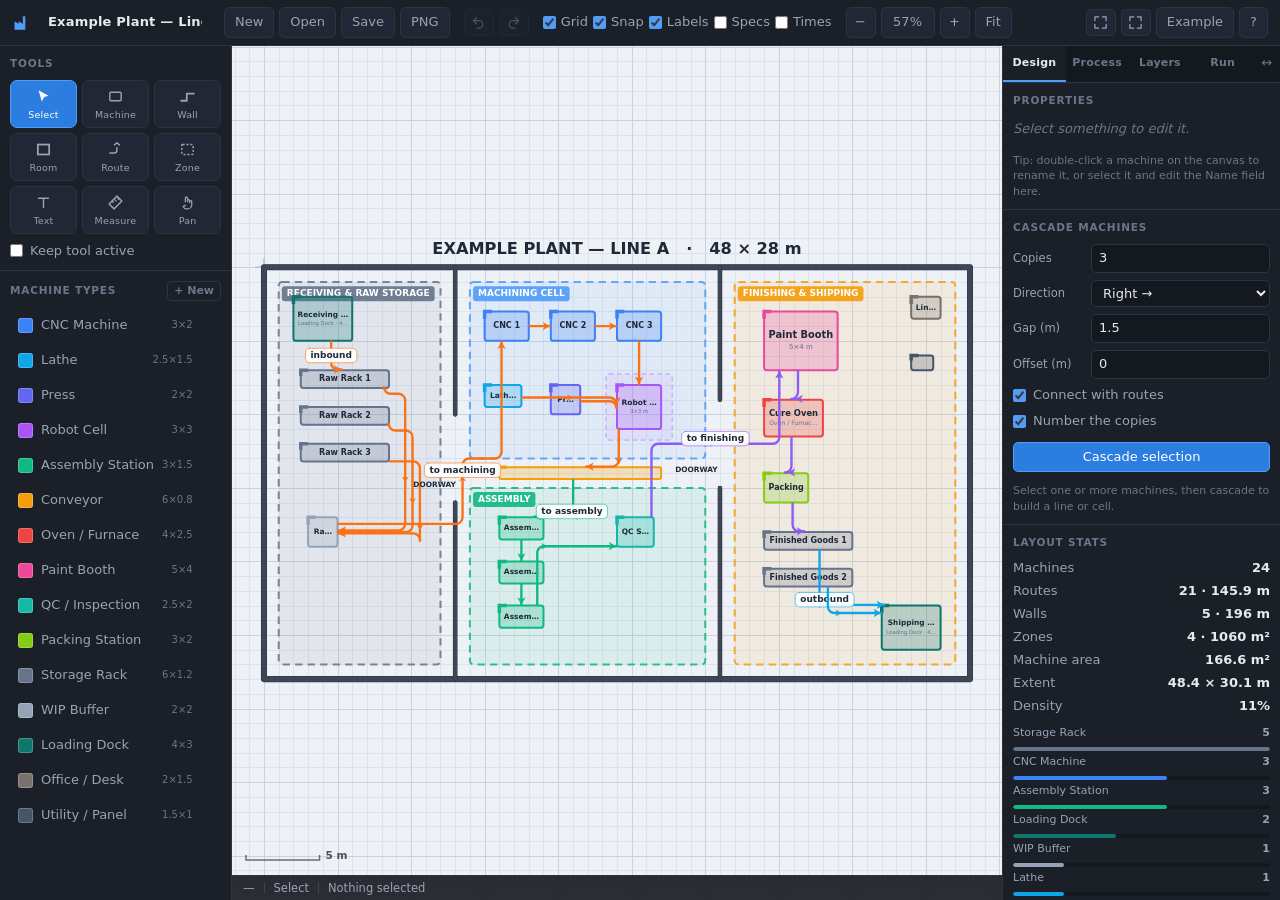
==== commit 5ec00d25: "Add machine details, zone process times, an animated run, layers and focus mode Process is now three" ====
--- a/factory-layout-builder.html
+++ b/factory-layout-builder.html
@@ -119,16 +119,29 @@
 }
 .tab {
   flex: 1;
+  min-width: 0;
   background: transparent;
   border: none;
   border-bottom: 2px solid transparent;
-  padding: 9px 4px;
+  padding: 9px 2px;
   cursor: pointer;
   color: var(--text-dim2);
-  font-size: 11.5px;
+  font-size: 11px;
   font-weight: 600;
-  letter-spacing: .3px;
+  letter-spacing: .2px;
+  white-space: nowrap;
 }
+.tab-wide {
+  flex: none;
+  width: 26px;
+  background: transparent;
+  border: none;
+  border-bottom: 2px solid transparent;
+  color: var(--text-dim2);
+  cursor: pointer;
+  font-size: 13px;
+}
+.tab-wide:hover { color: var(--text); }
 .tab:hover { color: var(--text); }
 .tab.active { color: var(--text); border-bottom-color: var(--accent); background: var(--bg-2); }
 .tab .badge {
@@ -514,6 +527,215 @@
 .step-link .name { flex: 1; overflow: hidden; text-overflow: ellipsis; white-space: nowrap; }
 .step-link .clear { color: var(--text-dim2); font-size: 13px; }
 .step-link .clear:hover { color: #ffb4b1; }
+
+/* ---------- focus mode ---------- */
+body.focus .sidebar { display: none; }
+body.focus .canvas-wrap { border-left: none; }
+.btn.icon.on { background: var(--accent-2); border-color: var(--accent); color: #fff; }
+
+/* ---------- foldable panels ---------- */
+/* Sections stack and the pane scrolls as one — no nested scrollbars. */
+.fold { border-bottom: 1px solid var(--line); flex: none; }
+.fold-head {
+  display: flex;
+  align-items: center;
+  gap: 7px;
+  width: 100%;
+  background: transparent;
+  border: none;
+  padding: 10px;
+  cursor: pointer;
+  color: var(--text-dim2);
+  font-size: 10.5px;
+  font-weight: 700;
+  letter-spacing: .8px;
+  text-transform: uppercase;
+  text-align: left;
+}
+.fold-head:hover { color: var(--text); background: rgba(255,255,255,.02); }
+.fold.open .fold-head { color: var(--text); }
+.fold-head .hint {
+  margin-left: auto;
+  text-transform: none;
+  letter-spacing: 0;
+  font-weight: 500;
+  font-size: 10px;
+  color: var(--text-dim2);
+}
+.chev {
+  width: 0;
+  height: 0;
+  flex: none;
+  border-left: 5px solid currentColor;
+  border-top: 4px solid transparent;
+  border-bottom: 4px solid transparent;
+  transition: transform .12s;
+}
+.fold.open .chev { transform: rotate(90deg) translateX(1px); }
+.fold-body { display: none; padding: 0 10px 10px; }
+.fold.open .fold-body { display: block; }
+.fold-head { position: sticky; top: 0; z-index: 2; background: var(--bg-2); }
+
+/* ---------- machine detail cards ---------- */
+.spec-list, .zone-list, .stop-list, .layer-list { display: grid; gap: 7px; }
+.spec-card, .zone-card {
+  background: var(--bg-3);
+  border: 1px solid var(--line);
+  border-radius: var(--radius);
+  padding: 7px;
+  display: grid;
+  grid-template-columns: minmax(0, 1fr);
+  gap: 6px;
+}
+.spec-card:focus-within, .zone-card:focus-within { border-color: var(--accent); }
+.spec-head { display: flex; align-items: center; gap: 6px; min-width: 0; }
+.spec-dot { width: 9px; height: 9px; border-radius: 2px; flex: none; }
+.spec-name {
+  flex: 1;
+  min-width: 0;
+  font-weight: 600;
+  overflow: hidden;
+  text-overflow: ellipsis;
+  white-space: nowrap;
+  cursor: pointer;
+}
+.spec-name:hover { color: var(--accent); }
+.spec-rows { display: grid; gap: 4px; }
+.spec-row { display: grid; grid-template-columns: 1fr 1fr 20px; gap: 4px; align-items: center; }
+.spec-row input {
+  background: var(--bg);
+  border: 1px solid var(--line);
+  border-radius: 4px;
+  padding: 3px 5px;
+  min-width: 0;
+  font-size: 12px;
+}
+.spec-row input:focus { outline: none; border-color: var(--accent); }
+.spec-row input.k { color: var(--text-dim); }
+.spec-row .rm {
+  width: 20px;
+  height: 20px;
+  padding: 0;
+  border: 1px solid transparent;
+  border-radius: 4px;
+  background: transparent;
+  color: var(--text-dim2);
+  cursor: pointer;
+}
+.spec-row .rm:hover { color: #ffb4b1; border-color: var(--danger); }
+.spec-add {
+  background: transparent;
+  border: 1px dashed var(--line-2);
+  border-radius: 5px;
+  color: var(--text-dim2);
+  padding: 3px;
+  cursor: pointer;
+  font-size: 11.5px;
+}
+.spec-add:hover { border-color: var(--accent); color: var(--text); }
+.spec-empty { color: var(--text-dim2); font-style: italic; padding: 10px 2px; text-align: center; }
+
+.zone-card textarea {
+  width: 100%;
+  min-width: 0;
+  min-height: 42px;
+  background: var(--bg);
+  border: 1px solid var(--line);
+  border-radius: 5px;
+  padding: 5px 6px;
+  color: var(--text-dim);
+  resize: vertical;
+  font-family: inherit;
+  line-height: 1.5;
+}
+.zone-card textarea:focus { outline: none; border-color: var(--accent); color: var(--text); }
+.zone-time { display: flex; align-items: center; gap: 6px; }
+.zone-time input {
+  width: 74px;
+  background: var(--bg);
+  border: 1px solid var(--line);
+  border-radius: 5px;
+  padding: 3px 6px;
+}
+.zone-time input:focus { outline: none; border-color: var(--accent); }
+.zone-time span { color: var(--text-dim2); font-size: 11.5px; }
+
+/* ---------- layers ---------- */
+.layer-row {
+  display: flex;
+  align-items: center;
+  gap: 6px;
+  padding: 4px 6px;
+  border: 1px solid transparent;
+  border-radius: 5px;
+  cursor: pointer;
+  color: var(--text-dim);
+  min-width: 0;
+}
+.layer-row:hover { background: var(--bg-3); color: var(--text); }
+.layer-row.sel { background: #24334a; border-color: var(--accent); color: var(--text); }
+.layer-row.off { opacity: .45; }
+.layer-dot { width: 9px; height: 9px; border-radius: 2px; flex: none; }
+.layer-name { flex: 1; min-width: 0; overflow: hidden; text-overflow: ellipsis; white-space: nowrap; }
+.layer-kind { font-size: 10px; color: var(--text-dim2); flex: none; }
+.layer-btn {
+  width: 20px;
+  height: 20px;
+  flex: none;
+  display: grid;
+  place-items: center;
+  border: 1px solid transparent;
+  border-radius: 4px;
+  background: transparent;
+  color: var(--text-dim2);
+  cursor: pointer;
+  font-size: 11px;
+}
+.layer-btn:hover { background: var(--bg); color: var(--text); border-color: var(--line-2); }
+.layer-btn.on { color: var(--accent); }
+.layer-btn svg { width: 12px; height: 12px; }
+
+/* ---------- run stops ---------- */
+.scrub { width: 100%; accent-color: var(--accent); margin: 2px 0 6px; }
+.rangeval { font-size: 11px; color: var(--text-dim2); font-variant-numeric: tabular-nums; min-width: 44px; }
+.row.three { grid-template-columns: 70px 1fr auto; }
+
+.stop-row {
+  display: flex;
+  align-items: center;
+  gap: 6px;
+  background: var(--bg-3);
+  border: 1px solid var(--line);
+  border-radius: 6px;
+  padding: 5px 6px;
+  min-width: 0;
+}
+.stop-row.current { border-color: var(--accent); background: #24334a; }
+.stop-num {
+  width: 19px;
+  height: 19px;
+  flex: none;
+  border-radius: 50%;
+  display: grid;
+  place-items: center;
+  background: var(--accent-2);
+  color: #fff;
+  font-size: 10.5px;
+  font-weight: 700;
+}
+.stop-name { flex: 1; min-width: 0; overflow: hidden; text-overflow: ellipsis; white-space: nowrap; cursor: pointer; }
+.stop-dwell {
+  width: 52px;
+  flex: none;
+  background: var(--bg);
+  border: 1px solid var(--line);
+  border-radius: 4px;
+  padding: 2px 4px;
+  font-size: 11.5px;
+  text-align: right;
+}
+.stop-dwell:focus { outline: none; border-color: var(--accent); }
+.stop-unit { font-size: 10px; color: var(--text-dim2); flex: none; }
 </style>
 </head>
 <body>
@@ -547,6 +769,8 @@
     <label class="toggle"><input type="checkbox" id="chkGrid" checked><span>Grid</span></label>
     <label class="toggle"><input type="checkbox" id="chkSnap" checked><span>Snap</span></label>
     <label class="toggle"><input type="checkbox" id="chkLabels" checked><span>Labels</span></label>
+    <label class="toggle" title="Show each machine's details on the layout"><input type="checkbox" id="chkSpecs"><span>Specs</span></label>
+    <label class="toggle" title="Show each zone's process and cycle time"><input type="checkbox" id="chkTimes"><span>Times</span></label>
   </div>
 
   <div class="topbar-group zoomgroup">
@@ -557,6 +781,12 @@
   </div>
 
   <div class="topbar-group right">
+    <button class="btn icon" id="btnFocus" title="Focus mode — hide both side panels (\)">
+      <svg viewBox="0 0 24 24" fill="none" stroke="currentColor" stroke-width="2" stroke-linecap="round" stroke-linejoin="round"><path d="M9 3H3v6M15 3h6v6M9 21H3v-6M15 21h6v-6"/></svg>
+    </button>
+    <button class="btn icon" id="btnFullscreen" title="Full screen">
+      <svg viewBox="0 0 24 24" fill="none" stroke="currentColor" stroke-width="2" stroke-linecap="round" stroke-linejoin="round"><path d="M3 9V3h6M21 9V3h-6M3 15v6h6M21 15v6h-6"/></svg>
+    </button>
     <button class="btn" id="btnSample" title="Load an example layout">Example</button>
     <button class="btn" id="btnHelp" title="Keyboard shortcuts (?)">?</button>
   </div>
@@ -629,6 +859,9 @@
     <div class="tabs" id="sideTabs">
       <button class="tab active" data-pane="design">Design</button>
       <button class="tab" data-pane="process">Process<span class="badge hidden"></span></button>
+      <button class="tab" data-pane="layers">Layers</button>
+      <button class="tab" data-pane="play">Run</button>
+      <button class="tab-wide" id="btnWide" title="Widen this panel">&#8596;</button>
     </div>
 
     <div class="pane" id="paneDesign">
@@ -675,22 +908,90 @@
     </div><!-- /paneDesign -->
 
     <div class="pane hidden" id="paneProcess">
+      <section class="fold open" data-fold="steps">
+        <button class="fold-head">
+          <span class="chev"></span>Written steps
+          <span class="hint" id="stepCount">no steps yet</span>
+        </button>
+        <div class="fold-body">
+          <div class="btnrow">
+            <button class="btn primary" id="btnAddStep" title="Add an empty step at the end">+ Step</button>
+            <button class="btn" id="btnStepFromSel" title="Add a step already linked to the selected item">From selection</button>
+            <button class="btn" id="btnStepsMd" title="Download the written process as a Markdown file">Export</button>
+          </div>
+          <p class="note">The process in order, in your words. Link a step to a machine
+            and its number shows up on that machine.</p>
+          <div class="steps" id="stepList"></div>
+        </div>
+      </section>
+
+      <section class="fold" data-fold="specs">
+        <button class="fold-head">
+          <span class="chev"></span>Machine details
+          <span class="hint" id="specCount"></span>
+        </button>
+        <div class="fold-body">
+          <p class="note">Per-machine settings — wash pressure, temperature, cycle time,
+            tooling. Turn on <b>Specs</b> in the toolbar to show them on the layout.</p>
+          <div class="spec-list" id="specList"></div>
+        </div>
+      </section>
+
+      <section class="fold" data-fold="zones">
+        <button class="fold-head">
+          <span class="chev"></span>Zone process
+          <span class="hint" id="zoneTotal"></span>
+        </button>
+        <div class="fold-body">
+          <p class="note">What each zone does and how long it takes. Turn on <b>Times</b>
+            in the toolbar to show the cycle times on the layout.</p>
+          <div class="zone-list" id="zoneList"></div>
+        </div>
+      </section>
+    </div><!-- /paneProcess -->
+
+    <div class="pane hidden" id="paneLayers">
       <div class="panel">
         <div class="panel-title">
-          Process
-          <span class="hint" id="stepCount">no steps yet</span>
-          <button class="title-btn" id="btnWide" title="Widen this panel for writing">&#8596;</button>
+          Layers
+          <span class="hint" id="layerCount"></span>
         </div>
         <div class="btnrow">
-          <button class="btn primary" id="btnAddStep" title="Add an empty step at the end">+ Step</button>
-          <button class="btn" id="btnStepFromSel" title="Add a step already linked to the selected machine">From selection</button>
-          <button class="btn" id="btnStepsMd" title="Download the written process as a Markdown file">Export</button>
+          <button class="btn" id="btnLockAll" title="Lock everything">Lock all</button>
+          <button class="btn" id="btnUnlockAll" title="Unlock everything">Unlock</button>
+          <button class="btn" id="btnShowAll" title="Make every hidden item visible">Show all</button>
         </div>
-        <p class="note">Write the process in order. Link a step to a machine and its
-          number appears on that machine in the layout — click the number badge in a
-          step to jump to it.</p>
+        <p class="note">Top of the list draws on top. Lock an item to stop it being
+          selected or dragged; hide it to take it off the canvas entirely.</p>
       </div>
-      <div class="panel grow steps" id="stepList"></div>
+      <div class="panel grow layer-list" id="layerList"></div>
+    </div>
+
+    <div class="pane hidden" id="panePlay">
+      <div class="panel">
+        <div class="panel-title">
+          Animated run
+          <span class="hint" id="runTime"></span>
+        </div>
+        <div class="btnrow">
+          <button class="btn primary" id="btnPlay" title="Play / pause (Space bar is pan, use this button)">▶ Play</button>
+          <button class="btn" id="btnRestart" title="Back to the start">Restart</button>
+        </div>
+        <input type="range" class="scrub" id="runScrub" min="0" max="1000" value="0" title="Scrub through the run">
+        <div class="row three">
+          <label>Speed</label>
+          <input type="range" id="runSpeed" min="1" max="30" step="0.5" value="6">
+          <span class="rangeval" id="runSpeedVal">6 m/s</span>
+        </div>
+        <label class="check"><input type="checkbox" id="runLoop" checked> Loop the run</label>
+        <div class="btnrow">
+          <button class="btn" id="btnBuildRun" title="Follow the routes to work out the order">Build from routes</button>
+          <button class="btn" id="btnAddStop" title="Append the selected machine">Add selected</button>
+        </div>
+        <p class="note">The run visits each stop in order, pausing for its work time and
+          travelling along the route between stops when there is one.</p>
+      </div>
+      <div class="panel grow stop-list" id="stopList"></div>
     </div>
   </aside>
 </div>
@@ -773,6 +1074,39 @@
         </ul>
       </section>
       <section>
+        <h3>Machine details &amp; zone process</h3>
+        <ul>
+          <li><b>Process → Machine details</b> holds per-machine settings — wash pressure, temperature, cycle time, tooling. Add as many rows as you like per machine.</li>
+          <li><b>Process → Zone process</b> is what each zone does and when, plus the minutes it takes. The panel totals the time across every zone.</li>
+          <li>The three Process sections fold open and shut independently, so you can keep just the one you are working in.</li>
+          <li><b>Specs</b> and <b>Times</b> in the toolbar show those on the layout itself — details under each machine, cycle times on each zone.</li>
+        </ul>
+      </section>
+      <section>
+        <h3>Layers</h3>
+        <ul>
+          <li>The <b>Layers</b> tab lists everything, top of the stack first. Click a row to select it, or use ↑ ↓ to change what draws over what.</li>
+          <li>The <b>padlock</b> stops an item being selected or dragged on the canvas — handy once the walls and zones are where you want them.</li>
+          <li>The <b>eye</b> takes an item off the canvas entirely. <b>Show all</b> brings the hidden ones back.</li>
+        </ul>
+      </section>
+      <section>
+        <h3>Animated run</h3>
+        <ul>
+          <li>The <b>Run</b> tab animates a part through the plant. <b>Build from routes</b> follows your arrows to work out the order, or select a machine and <b>Add selected</b>.</li>
+          <li>Reorder stops with ↑ ↓, drop one with ✕, and set the seconds of work at each stop. Between stops the token travels the route you drew, or a straight line where there isn't one.</li>
+          <li><kbd>P</kbd> plays and pauses; drag the scrubber to move through the run; <b>Speed</b> is the travel speed in metres per second.</li>
+        </ul>
+      </section>
+      <section>
+        <h3>Room to work</h3>
+        <ul>
+          <li><kbd>\</kbd> or the ⛶ button is <b>focus mode</b> — both side panels get out of the way and the canvas fills the window.</li>
+          <li>The second button asks the browser for real full screen.</li>
+          <li><b>↔</b> beside the tabs widens the right-hand panel when you are writing.</li>
+        </ul>
+      </section>
+      <section>
         <h3>Editing</h3>
         <ul>
           <li><kbd>Ctrl</kbd>+<kbd>Z</kbd> / <kbd>Ctrl</kbd>+<kbd>Shift</kbd>+<kbd>Z</kbd> Undo &middot; Redo</li>
@@ -1011,7 +1345,18 @@
     types: [],
     items: [],
     process: [],
+    animation: { stops: [], speed: 6, loop: true },
   });
+
+  /* One stop on the animated run: an item to visit and how long work takes
+     there, in seconds. */
+  M.stop = (itemId, dwell) => ({ item: itemId, dwell: dwell === undefined ? 1 : Math.max(0, dwell) });
+
+  M.anim = (doc) => {
+    if (!doc.animation || typeof doc.animation !== 'object') doc.animation = { stops: [], speed: 6, loop: true };
+    if (!Array.isArray(doc.animation.stops)) doc.animation.stops = [];
+    return doc.animation;
+  };
 
   /* ---------- machine types ---------- */
 
@@ -1069,7 +1414,12 @@
     color: type ? type.color : M.UNTYPED_COLOR,
     clearance: 0,
     notes: '',
+    params: [],          /* [{ k: 'Wash pressure', v: '120 bar' }] */
+    locked: false,
+    hidden: false,
   });
+
+  M.param = (k, v) => ({ k: k || '', v: v || '' });
 
   M.wall = (points, thickness) => ({
     id: M.uid(),
@@ -1078,6 +1428,8 @@
     thickness: thickness || 0.25,
     closed: false,
     color: '#3f4756',
+    locked: false,
+    hidden: false,
   });
 
   M.zone = (x, y, w, h, label) => ({
@@ -1088,6 +1440,10 @@
     label: label || 'Zone',
     color: '#4f9cf9',
     hatch: false,
+    process: '',         /* what happens here, and when */
+    duration: 0,         /* minutes of process time */
+    locked: false,
+    hidden: false,
   });
 
   M.label = (x, y, text) => ({
@@ -1098,6 +1454,8 @@
     size: 0.8,
     color: '#1f2937',
     rot: 0,
+    locked: false,
+    hidden: false,
   });
 
   M.route = (from, to, waypoints) => ({
@@ -1111,6 +1469,8 @@
     dashed: false,
     arrows: 'end',           /* 'end' | 'both' | 'none' */
     label: '',
+    locked: false,
+    hidden: false,
   });
 
   /* An endpoint is either { item: id } (docked to a machine/zone) or { x, y }. */
@@ -1232,9 +1592,12 @@
   /* ---------- hit testing ---------- */
 
   /* tol is in world units and should scale with zoom. */
+  M.pickable = (it) => !it.locked && !it.hidden;
+
   M.hitTest = (doc, p, tol) => {
     for (let i = doc.items.length - 1; i >= 0; i--) {
       const it = doc.items[i];
+      if (!M.pickable(it)) continue;
       if (M.hits(doc, it, p, tol)) return it;
     }
     return null;
@@ -1274,7 +1637,7 @@
     const pad = tol || 0;
     for (let i = doc.items.length - 1; i >= 0; i--) {
       const it = doc.items[i];
-      if (it.type === 'machine' && G.pointInRect(p, it, pad)) return it;
+      if (it.type === 'machine' && !it.hidden && G.pointInRect(p, it, pad)) return it;
     }
     return null;
   };
@@ -1358,6 +1721,18 @@
 
     if (!doc.types.length) deriveTypes(doc);
 
+    const anim = M.anim(doc);
+    if (raw.animation && typeof raw.animation === 'object') {
+      anim.speed = Math.max(0.5, num(raw.animation.speed, 6));
+      anim.loop = raw.animation.loop !== false;
+      if (Array.isArray(raw.animation.stops)) {
+        for (const st of raw.animation.stops) {
+          if (!st || typeof st !== 'object' || !seen.has(st.item)) continue;
+          anim.stops.push(M.stop(st.item, num(st.dwell, 1)));
+        }
+      }
+    }
+
     if (Array.isArray(raw.process)) {
       for (const st of raw.process) {
         if (!st || typeof st !== 'object') continue;
@@ -1375,6 +1750,14 @@
 
   const num = (v, fallback) => (Number.isFinite(Number(v)) ? Number(v) : fallback);
   const str = (v, fallback) => (typeof v === 'string' ? v : fallback);
+
+  /* Flags every item shares. Missing ones default to false, so files written
+     before locking existed load unchanged. */
+  const flags = (out, raw) => {
+    out.locked = !!raw.locked;
+    out.hidden = !!raw.hidden;
+    return out;
+  };
 
   M.sanitize = (it, seen) => {
     if (!it || typeof it !== 'object') return null;
@@ -1391,7 +1774,12 @@
         base.color = str(it.color, base.color);
         base.clearance = Math.max(0, num(it.clearance, 0));
         base.notes = str(it.notes, '');
-        return base;
+        base.params = Array.isArray(it.params)
+          ? it.params.filter((p) => p && typeof p === 'object')
+              .map((p) => M.param(str(p.k, ''), str(p.v, '')))
+              .filter((p) => p.k || p.v)
+          : [];
+        return flags(base, it);
       }
       case 'zone': {
         const z = M.zone(num(it.x, 0), num(it.y, 0), Math.max(0.5, num(it.w, 4)), Math.max(0.5, num(it.h, 4)), str(it.label, 'Zone'));
@@ -1399,7 +1787,9 @@
         z.rot = num(it.rot, 0);
         z.color = str(it.color, z.color);
         z.hatch = !!it.hatch;
-        return z;
+        z.process = str(it.process, '');
+        z.duration = Math.max(0, num(it.duration, 0));
+        return flags(z, it);
       }
       case 'wall': {
         if (!Array.isArray(it.points) || it.points.length < 2) return null;
@@ -1411,7 +1801,7 @@
         w.id = id;
         w.closed = !!it.closed;
         w.color = str(it.color, w.color);
-        return w;
+        return flags(w, it);
       }
       case 'label': {
         const l = M.label(num(it.x, 0), num(it.y, 0), str(it.text, 'Label'));
@@ -1419,7 +1809,7 @@
         l.size = Math.max(0.2, num(it.size, 0.8));
         l.color = str(it.color, l.color);
         l.rot = num(it.rot, 0);
-        return l;
+        return flags(l, it);
       }
       case 'route': {
         const end = (e) => {
@@ -1438,7 +1828,7 @@
         r.dashed = !!it.dashed;
         r.arrows = ['end', 'both', 'none'].includes(it.arrows) ? it.arrows : 'end';
         r.label = str(it.label, '');
-        return r;
+        return flags(r, it);
       }
       default:
         return null;
@@ -1470,6 +1860,114 @@
       doc.types.push(type);
     }
   }
+
+  /* ---------- animated run ---------- */
+
+  /* The full journey as a list of legs. Each leg is the polyline from one stop
+     to the next: the route between them when there is one, else a straight
+     line, so an unrouted pair still animates. */
+  M.animPath = (doc) => {
+    const anim = M.anim(doc);
+    const legs = [];
+    const stops = anim.stops.map((st) => ({ st, item: M.byId(doc, st.item) })).filter((s) => s.item);
+
+    for (let i = 0; i < stops.length - 1; i++) {
+      const a = stops[i].item, b = stops[i + 1].item;
+      const route = doc.items.find((it) => it.type === 'route' && !it.hidden &&
+        ((it.from.item === a.id && it.to.item === b.id) || (it.from.item === b.id && it.to.item === a.id)));
+
+      let pts;
+      if (route) {
+        pts = M.routePath(doc, route);
+        /* Walk the route the way this leg travels. */
+        if (route.from.item === b.id) pts = pts.slice().reverse();
+      } else {
+        const ca = G.rectCenter(M.isRect(a) ? a : { x: a.x, y: a.y, w: 0, h: 0 });
+        const cb = G.rectCenter(M.isRect(b) ? b : { x: b.x, y: b.y, w: 0, h: 0 });
+        pts = [ca, cb];
+      }
+      if (pts.length > 1) legs.push({ pts, length: G.polylineLength(pts), viaRoute: !!route });
+    }
+    return { stops, legs };
+  };
+
+  /* Total run time in seconds: dwell at each stop plus travel between them. */
+  M.animDuration = (doc, path) => {
+    const anim = M.anim(doc);
+    const speed = Math.max(0.5, anim.speed);
+    let total = 0;
+    for (const s of path.stops) total += s.st.dwell;
+    for (const leg of path.legs) total += leg.length / speed;
+    return total;
+  };
+
+  /* Where the token is at time t, and what it is doing. */
+  M.animAt = (doc, path, t) => {
+    const anim = M.anim(doc);
+    const speed = Math.max(0.5, anim.speed);
+    if (!path.stops.length) return null;
+
+    let cursor = 0;
+    for (let i = 0; i < path.stops.length; i++) {
+      const stop = path.stops[i];
+      const dwell = stop.st.dwell;
+
+      if (t <= cursor + dwell) {
+        const at = M.isRect(stop.item) ? G.rectCenter(stop.item) : { x: stop.item.x, y: stop.item.y };
+        return {
+          x: at.x, y: at.y, angle: 0,
+          stop: stop.item, index: i, working: dwell > 0,
+          progress: dwell > 0 ? (t - cursor) / dwell : 1,
+        };
+      }
+      cursor += dwell;
+
+      const leg = path.legs[i];
+      if (!leg) break;
+      const travel = leg.length / speed;
+      if (t <= cursor + travel) {
+        const frac = travel > 0 ? (t - cursor) / travel : 1;
+        const p = G.pointAlong(leg.pts, G.clamp(frac, 0, 1));
+        return { x: p.x, y: p.y, angle: p.angle, stop: null, from: stop.item, to: path.stops[i + 1].item, index: i, working: false, progress: frac };
+      }
+      cursor += travel;
+    }
+
+    const last = path.stops[path.stops.length - 1];
+    const at = M.isRect(last.item) ? G.rectCenter(last.item) : { x: last.item.x, y: last.item.y };
+    return { x: at.x, y: at.y, angle: 0, stop: last.item, index: path.stops.length - 1, working: false, progress: 1 };
+  };
+
+  /* Follow the routes out of a machine to propose a run order. */
+  M.buildRunFromRoutes = (doc) => {
+    const machines = doc.items.filter((it) => it.type === 'machine' && !it.hidden);
+    if (!machines.length) return [];
+    const routes = doc.items.filter((it) => it.type === 'route' && !it.hidden && it.from.item && it.to.item);
+
+    const outgoing = new Map();
+    const incoming = new Set();
+    for (const r of routes) {
+      if (!outgoing.has(r.from.item)) outgoing.set(r.from.item, []);
+      outgoing.get(r.from.item).push(r.to.item);
+      incoming.add(r.to.item);
+    }
+
+    /* Start where material enters: something with routes out and none in. */
+    let startId = machines.find((m) => outgoing.has(m.id) && !incoming.has(m.id));
+    if (!startId) startId = machines.find((m) => outgoing.has(m.id));
+    if (!startId) return [];
+
+    const order = [];
+    const seenIds = new Set();
+    let current = startId.id;
+    while (current && !seenIds.has(current)) {
+      seenIds.add(current);
+      order.push(current);
+      const next = (outgoing.get(current) || []).find((id) => !seenIds.has(id));
+      current = next;
+    }
+    return order;
+  };
 
   /* ---------- stats ---------- */
 
@@ -1657,6 +2155,14 @@
     for (const it of doc.items) if (it.type === 'route') drawItem(ctx, state, it, view);
     for (const it of doc.items) if (it.type === 'label') drawItem(ctx, state, it, view);
 
+    if (state.showSpecs) {
+      for (const it of doc.items) if (it.type === 'machine' && !it.hidden) drawSpecs(ctx, state, it);
+    }
+    if (state.showTimes) {
+      for (const it of doc.items) if (it.type === 'zone' && !it.hidden) drawZoneInfo(ctx, state, it);
+    }
+
+    drawRun(ctx, state);
     drawDraft(ctx, state);
     ctx.restore();
 
@@ -1730,6 +2236,7 @@
   /* ---------- items ---------- */
 
   function drawItem(ctx, state, it, view) {
+    if (it.hidden) return;
     const b = M.bounds(state.doc, it);
     if (b && !G.aabbOverlap(b, view)) return;
     switch (it.type) {
@@ -2021,6 +2528,201 @@
     ctx.textBaseline = 'middle';
     ctx.fillStyle = l.color;
     ctx.fillText(l.text, 0, 0);
+    ctx.restore();
+  }
+
+  /* Machine parameters — wash pressure, temperature and the like — as a card
+     tucked under the machine. */
+  function drawSpecs(ctx, state, m) {
+    const params = (m.params || []).filter((p) => p.k || p.v);
+    if (!params.length) return;
+    const zoom = state.cam.zoom;
+    if (zoom < 11) return;
+
+    const b = G.rectAABB(m);
+    const lineH = 12;
+    const padX = 6, padY = 5;
+
+    ctx.save();
+    ctx.translate(b.x + b.w / 2, b.y + b.h);
+    ctx.scale(1 / zoom, 1 / zoom);
+    ctx.font = '10px Inter, "Segoe UI", system-ui, sans-serif';
+
+    let wide = 0;
+    const rows = params.slice(0, 6).map((p) => {
+      const k = p.k ? p.k + ':' : '';
+      ctx.font = '600 10px Inter, "Segoe UI", system-ui, sans-serif';
+      const kw = ctx.measureText(k).width;
+      ctx.font = '10px Inter, "Segoe UI", system-ui, sans-serif';
+      const vw = ctx.measureText(p.v).width;
+      wide = Math.max(wide, kw + vw + 5);
+      return { k, v: p.v, kw };
+    });
+    const more = params.length - rows.length;
+    if (more > 0) wide = Math.max(wide, 60);
+
+    const w = wide + padX * 2;
+    const h = rows.length * lineH + (more > 0 ? lineH : 0) + padY * 2;
+
+    roundRect(ctx, -w / 2, 6, w, h, 5);
+    ctx.fillStyle = 'rgba(255,255,255,.94)';
+    ctx.fill();
+    ctx.strokeStyle = hexA(m.color, 0.6);
+    ctx.lineWidth = 1;
+    ctx.stroke();
+
+    ctx.textBaseline = 'middle';
+    ctx.textAlign = 'left';
+    let y = 6 + padY + lineH / 2;
+    for (const r of rows) {
+      ctx.font = '600 10px Inter, "Segoe UI", system-ui, sans-serif';
+      ctx.fillStyle = C.textDim;
+      ctx.fillText(r.k, -w / 2 + padX, y);
+      ctx.font = '10px Inter, "Segoe UI", system-ui, sans-serif';
+      ctx.fillStyle = C.text;
+      ctx.fillText(r.v, -w / 2 + padX + r.kw + 5, y);
+      y += lineH;
+    }
+    if (more > 0) {
+      ctx.font = 'italic 10px Inter, "Segoe UI", system-ui, sans-serif';
+      ctx.fillStyle = C.textDim;
+      ctx.fillText('+' + more + ' more', -w / 2 + padX, y);
+    }
+    ctx.restore();
+  }
+
+  /* What a zone does and how long it takes. */
+  function drawZoneInfo(ctx, state, z) {
+    const zoom = state.cam.zoom;
+    if (zoom < 9) return;
+    if (!z.duration && !z.process) return;
+
+    ctx.save();
+    ctx.translate(z.x + z.w, z.y);
+    ctx.scale(1 / zoom, 1 / zoom);
+    ctx.textBaseline = 'middle';
+
+    if (z.duration) {
+      const text = '⏱ ' + fmtTime(z.duration);
+      ctx.font = '700 11px Inter, "Segoe UI", system-ui, sans-serif';
+      ctx.textAlign = 'right';
+      const w = ctx.measureText(text).width + 14;
+      roundRect(ctx, -w - 4, 4, w, 19, 9.5);
+      ctx.fillStyle = hexA(z.color, 0.92);
+      ctx.fill();
+      ctx.fillStyle = '#fff';
+      ctx.fillText(text, -11, 14);
+    }
+
+    if (z.process && z.w * zoom > 120) {
+      const line = z.process.split('\n')[0];
+      ctx.font = '11px Inter, "Segoe UI", system-ui, sans-serif';
+      ctx.textAlign = 'left';
+      const maxW = z.w * zoom - 24;
+      const text = ellipsize(ctx, line, maxW);
+      const w = ctx.measureText(text).width + 12;
+      const x = -(z.w * zoom) + 4;
+      roundRect(ctx, x, 27, w, 18, 4);
+      ctx.fillStyle = 'rgba(255,255,255,.9)';
+      ctx.fill();
+      ctx.strokeStyle = hexA(z.color, 0.5);
+      ctx.lineWidth = 1;
+      ctx.stroke();
+      ctx.fillStyle = C.text;
+      ctx.fillText(text, x + 6, 36.5);
+    }
+    ctx.restore();
+  }
+
+  function fmtTime(minutes) {
+    if (minutes < 1) return Math.round(minutes * 60) + ' s';
+    if (minutes < 60) return fmt(minutes) + ' min';
+    const h = Math.floor(minutes / 60);
+    const m = Math.round(minutes - h * 60);
+    return m ? h + ' h ' + m + ' min' : h + ' h';
+  }
+  R.fmtTime = fmtTime;
+
+  /* ---------- the animated run ---------- */
+
+  function drawRun(ctx, state) {
+    const play = state.play;
+    if (!play || !play.path) return;
+    const path = play.path;
+    if (!path.stops.length) return;
+    const zoom = state.cam.zoom;
+
+    if (state.showRun) {
+      ctx.save();
+      ctx.lineJoin = 'round';
+      ctx.lineCap = 'round';
+      ctx.strokeStyle = 'rgba(79,156,249,.35)';
+      ctx.lineWidth = 0.5;
+      for (const leg of path.legs) {
+        ctx.beginPath();
+        ctx.moveTo(leg.pts[0].x, leg.pts[0].y);
+        for (let i = 1; i < leg.pts.length; i++) ctx.lineTo(leg.pts[i].x, leg.pts[i].y);
+        if (!leg.viaRoute) ctx.setLineDash([0.6, 0.4]);
+        ctx.stroke();
+        ctx.setLineDash([]);
+      }
+      /* Number every stop so the order is readable while editing it. */
+      path.stops.forEach((s, i) => {
+        const c = M.isRect(s.item) ? G.rectCenter(s.item) : { x: s.item.x, y: s.item.y };
+        ctx.save();
+        ctx.translate(c.x, c.y);
+        ctx.scale(1 / zoom, 1 / zoom);
+        ctx.beginPath();
+        ctx.arc(0, -22, 10, 0, Math.PI * 2);
+        ctx.fillStyle = '#4f9cf9';
+        ctx.fill();
+        ctx.strokeStyle = '#fff';
+        ctx.lineWidth = 2;
+        ctx.stroke();
+        ctx.fillStyle = '#fff';
+        ctx.font = '700 11px Inter, "Segoe UI", system-ui, sans-serif';
+        ctx.textAlign = 'center';
+        ctx.textBaseline = 'middle';
+        ctx.fillText(String(i + 1), 0, -21.5);
+        ctx.restore();
+      });
+      ctx.restore();
+    }
+
+    const at = play.at;
+    if (!at) return;
+
+    /* Ring the machine currently being worked on. */
+    if (at.stop && M.isRect(at.stop)) {
+      ctx.save();
+      ctx.strokeStyle = '#4f9cf9';
+      ctx.lineWidth = 3 / zoom;
+      ctx.setLineDash([0.5, 0.35]);
+      const pad = 0.3;
+      roundRect(ctx, at.stop.x - pad, at.stop.y - pad, at.stop.w + pad * 2, at.stop.h + pad * 2, 0.3);
+      ctx.stroke();
+      ctx.restore();
+    }
+
+    ctx.save();
+    ctx.translate(at.x, at.y);
+    ctx.scale(1 / zoom, 1 / zoom);
+
+    if (at.working) {
+      ctx.beginPath();
+      ctx.arc(0, 0, 15, -Math.PI / 2, -Math.PI / 2 + Math.PI * 2 * G.clamp(at.progress, 0, 1));
+      ctx.strokeStyle = 'rgba(79,156,249,.9)';
+      ctx.lineWidth = 3;
+      ctx.stroke();
+    }
+
+    ctx.beginPath();
+    ctx.arc(0, 0, 8, 0, Math.PI * 2);
+    ctx.fillStyle = at.working ? '#f59e0b' : '#4f9cf9';
+    ctx.fill();
+    ctx.strokeStyle = '#fff';
+    ctx.lineWidth = 2.5;
+    ctx.stroke();
     ctx.restore();
   }
 
@@ -2915,6 +3617,7 @@
         if (box && (box.w > 0.05 || box.h > 0.05)) {
           const picked = new Set(d.keep);
           for (const it of state.doc.items) {
+            if (!M.pickable(it)) continue;
             const b = M.bounds(state.doc, it);
             if (b && G.aabbOverlap(b, box)) picked.add(it.id);
           }
@@ -3512,6 +4215,15 @@
     notes.addEventListener('change', () => app.commit());
     host.appendChild(row('Notes', notes));
 
+    const params = (m.params || []).filter((p) => p.k || p.v);
+    host.appendChild(el('div', { class: 'btnrow' }, [
+      button(params.length ? 'Details (' + params.length + ')' : 'Add details', () => {
+        app.showPane('process');
+        app.openFold('specs');
+        FB.ui.focusSpec(m.id);
+      }, '', 'Wash pressure, temperature, cycle time…'),
+    ]));
+
     const links = M.routesFor(state.doc, m.id);
     host.appendChild(el('p', { class: 'note', text: 'Footprint ' + R.fmt(m.w * m.h) + ' m² · ' + links.length + ' route' + (links.length === 1 ? '' : 's') + ' attached' }));
   }
@@ -3522,6 +4234,14 @@
     host.appendChild(row('Size (m)', numberInput(z.w, 0.5, (v) => { z.w = Math.max(0.5, v); }), numberInput(z.h, 0.5, (v) => { z.h = Math.max(0.5, v); })));
     host.appendChild(row('Colour', colorInput(z.color, (v) => { z.color = v; })));
     host.appendChild(checkInput('Hatched fill', z.hatch, (v) => { z.hatch = v; }));
+    host.appendChild(row('Time (min)', numberInput(z.duration, 1, (v) => { z.duration = Math.max(0, v); })));
+    host.appendChild(el('div', { class: 'btnrow' }, [
+      button(z.process ? 'Edit process' : 'Describe process', () => {
+        app.showPane('process');
+        app.openFold('zones');
+        FB.ui.focusZone(z.id);
+      }, '', 'What happens in this zone, and when'),
+    ]));
     host.appendChild(el('p', { class: 'note', text: 'Area ' + R.fmt(z.w * z.h) + ' m² · zones sit behind machines and only catch clicks on their border or title.' }));
   }
 
@@ -3628,12 +4348,15 @@
   }
 
   function commonActions(items) {
+    const allLocked = items.every((it) => it.locked);
     return el('div', {}, [
       el('div', { class: 'subhead', text: 'Actions' }),
       el('div', { class: 'btnrow' }, [
         button('Duplicate', () => app.duplicate()),
         button('Forward', () => app.reorder(1), '', 'Bring forward (])'),
         button('Back', () => app.reorder(-1), '', 'Send backward ([)'),
+        button(allLocked ? 'Unlock' : 'Lock', () => app.setLocked(items.map((i) => i.id), !allLocked), '',
+          'A locked item cannot be selected or dragged on the canvas'),
         button('Delete', () => app.deleteSelection(), 'danger'),
       ]),
     ]);
@@ -3793,6 +4516,298 @@
     if (input) { input.focus(); input.select(); }
   };
 
+  /* ---------- machine details ---------- */
+
+  function itemName(doc, it) {
+    switch (it.type) {
+      case 'machine': return it.label || 'Machine';
+      case 'zone': return it.label || 'Zone';
+      case 'label': return it.text || 'Text';
+      case 'wall': return 'Wall · ' + it.points.length + ' pts';
+      case 'route': {
+        const nm = (e) => {
+          if (!e) return '?';
+          if (e.item) { const h = M.byId(doc, e.item); return h ? (h.label || h.text || h.type) : 'missing'; }
+          return 'point';
+        };
+        return it.label || (nm(it.from) + ' → ' + nm(it.to));
+      }
+      default: return it.type;
+    }
+  }
+  U.itemName = itemName;
+
+  U.refreshSpecs = () => {
+    const host = document.getElementById('specList');
+    if (!host) return;
+    host.innerHTML = '';
+    const machines = state.doc.items.filter((it) => it.type === 'machine');
+
+    const count = document.getElementById('specCount');
+    if (count) {
+      const withDetails = machines.filter((m) => (m.params || []).some((p) => p.k || p.v)).length;
+      count.textContent = machines.length ? withDetails + ' of ' + machines.length + ' filled in' : '';
+    }
+
+    if (!machines.length) {
+      host.appendChild(el('div', { class: 'spec-empty', text: 'No machines on the layout yet.' }));
+      return;
+    }
+    for (const m of machines) host.appendChild(specCard(m));
+  };
+
+  function specCard(m) {
+    if (!Array.isArray(m.params)) m.params = [];
+
+    const dot = el('span', { class: 'spec-dot' });
+    dot.style.background = m.color;
+
+    const name = el('span', { class: 'spec-name', text: m.label || 'Machine', title: 'Select this machine' });
+    name.addEventListener('click', () => app.focusItem(m.id));
+
+    const rows = el('div', { class: 'spec-rows' });
+    m.params.forEach((p, i) => rows.appendChild(specRow(m, p, i)));
+
+    const add = el('button', { class: 'spec-add', text: '+ detail' });
+    add.addEventListener('click', () => {
+      m.params.push(M.param('', ''));
+      app.commit();
+      U.refreshSpecs();
+      const card = document.querySelector('.spec-card[data-id="' + m.id + '"]');
+      const inputs = card && card.querySelectorAll('.spec-row input.k');
+      if (inputs && inputs.length) inputs[inputs.length - 1].focus();
+    });
+
+    const card = el('div', { class: 'spec-card' }, [
+      el('div', { class: 'spec-head' }, [dot, name]),
+      rows,
+      add,
+    ]);
+    card.dataset.id = m.id;
+    return card;
+  }
+
+  function specRow(m, p, i) {
+    const k = el('input', { class: 'k', type: 'text', placeholder: 'Setting' });
+    k.value = p.k;
+    k.addEventListener('input', () => { p.k = k.value; app.invalidate(); });
+    k.addEventListener('change', () => app.commit());
+
+    const v = el('input', { type: 'text', placeholder: 'Value' });
+    v.value = p.v;
+    v.addEventListener('input', () => { p.v = v.value; app.invalidate(); });
+    v.addEventListener('change', () => app.commit());
+
+    const rm = el('button', { class: 'rm', text: '✕', title: 'Remove this detail' });
+    rm.addEventListener('click', () => {
+      m.params.splice(i, 1);
+      app.commit();
+      U.refreshSpecs();
+    });
+
+    return el('div', { class: 'spec-row' }, [k, v, rm]);
+  }
+
+  U.focusSpec = (machineId) => {
+    U.refreshSpecs();
+    const card = document.querySelector('.spec-card[data-id="' + machineId + '"]');
+    if (!card) return;
+    card.scrollIntoView({ block: 'center' });
+    const input = card.querySelector('.spec-row input.k') || card.querySelector('.spec-add');
+    if (input) input.focus();
+  };
+
+  /* ---------- zone process ---------- */
+
+  U.refreshZones = () => {
+    const host = document.getElementById('zoneList');
+    if (!host) return;
+    host.innerHTML = '';
+    const zones = state.doc.items.filter((it) => it.type === 'zone');
+
+    const total = zones.reduce((sum, z) => sum + (z.duration || 0), 0);
+    const totalEl = document.getElementById('zoneTotal');
+    if (totalEl) totalEl.textContent = total > 0 ? 'total ' + R.fmtTime(total) : (zones.length ? '' : '');
+
+    if (!zones.length) {
+      host.appendChild(el('div', { class: 'spec-empty', text: 'Draw a zone to describe what happens in it.' }));
+      return;
+    }
+    for (const z of zones) host.appendChild(zoneCard(z));
+  };
+
+  function zoneCard(z) {
+    const dot = el('span', { class: 'spec-dot' });
+    dot.style.background = z.color;
+
+    const name = el('span', { class: 'spec-name', text: z.label || 'Zone', title: 'Select this zone' });
+    name.addEventListener('click', () => app.focusItem(z.id));
+
+    const text = el('textarea', { rows: 3, placeholder: 'What happens here, and when — shifts, sequence, who runs it…' });
+    text.value = z.process || '';
+    text.addEventListener('input', () => { z.process = text.value; app.invalidate(); });
+    text.addEventListener('change', () => app.commit());
+
+    const time = el('input', { type: 'number', step: '1', min: '0' });
+    time.value = R.fmt(z.duration || 0);
+    time.addEventListener('input', () => {
+      z.duration = Math.max(0, parseFloat(time.value) || 0);
+      app.invalidate();
+    });
+    time.addEventListener('change', () => { app.commit(); U.refreshZones(); });
+
+    const card = el('div', { class: 'zone-card' }, [
+      el('div', { class: 'spec-head' }, [dot, name]),
+      text,
+      el('div', { class: 'zone-time' }, [
+        time,
+        el('span', { text: 'minutes to process' }),
+      ]),
+    ]);
+    card.dataset.id = z.id;
+    return card;
+  }
+
+  U.focusZone = (zoneId) => {
+    U.refreshZones();
+    const card = document.querySelector('.zone-card[data-id="' + zoneId + '"]');
+    if (!card) return;
+    card.scrollIntoView({ block: 'center' });
+    const t = card.querySelector('textarea');
+    if (t) t.focus();
+  };
+
+  /* ---------- layers ---------- */
+
+  const EYE_ON = '<svg viewBox="0 0 24 24" fill="none" stroke="currentColor" stroke-width="2"><path d="M2 12s3.5-7 10-7 10 7 10 7-3.5 7-10 7-10-7-10-7z"/><circle cx="12" cy="12" r="3"/></svg>';
+  const EYE_OFF = '<svg viewBox="0 0 24 24" fill="none" stroke="currentColor" stroke-width="2"><path d="M4 4l16 16"/><path d="M9.9 5.2A9.7 9.7 0 0 1 12 5c6.5 0 10 7 10 7a17 17 0 0 1-3.2 4M6.3 7.7A17 17 0 0 0 2 12s3.5 7 10 7a9.6 9.6 0 0 0 4-.85"/></svg>';
+  const LOCK_ON = '<svg viewBox="0 0 24 24" fill="none" stroke="currentColor" stroke-width="2"><rect x="4" y="11" width="16" height="10" rx="2"/><path d="M8 11V7a4 4 0 0 1 8 0v4"/></svg>';
+  const LOCK_OFF = '<svg viewBox="0 0 24 24" fill="none" stroke="currentColor" stroke-width="2"><rect x="4" y="11" width="16" height="10" rx="2"/><path d="M8 11V7a4 4 0 0 1 7.5-2"/></svg>';
+
+  const TYPE_LABEL = { machine: 'machine', zone: 'zone', wall: 'wall', route: 'route', label: 'text' };
+
+  U.refreshLayers = () => {
+    const host = document.getElementById('layerList');
+    if (!host) return;
+    host.innerHTML = '';
+    const items = state.doc.items;
+
+    const count = document.getElementById('layerCount');
+    if (count) {
+      const locked = items.filter((i) => i.locked).length;
+      const hidden = items.filter((i) => i.hidden).length;
+      const bits = [items.length + ' items'];
+      if (locked) bits.push(locked + ' locked');
+      if (hidden) bits.push(hidden + ' hidden');
+      count.textContent = bits.join(' · ');
+    }
+
+    if (!items.length) {
+      host.appendChild(el('div', { class: 'spec-empty', text: 'Nothing on the layout yet.' }));
+      return;
+    }
+
+    /* Top of the stack first, matching what you see. */
+    for (let i = items.length - 1; i >= 0; i--) host.appendChild(layerRow(items[i], i));
+  };
+
+  function layerRow(it, index) {
+    const dot = el('span', { class: 'layer-dot' });
+    dot.style.background = it.color || '#64748b';
+
+    const eye = el('button', {
+      class: 'layer-btn' + (it.hidden ? '' : ' on'),
+      html: it.hidden ? EYE_OFF : EYE_ON,
+      title: it.hidden ? 'Show' : 'Hide',
+    });
+    eye.addEventListener('click', (e) => { e.stopPropagation(); app.setHidden([it.id], !it.hidden); });
+
+    const lock = el('button', {
+      class: 'layer-btn' + (it.locked ? ' on' : ''),
+      html: it.locked ? LOCK_ON : LOCK_OFF,
+      title: it.locked ? 'Unlock' : 'Lock',
+    });
+    lock.addEventListener('click', (e) => { e.stopPropagation(); app.setLocked([it.id], !it.locked); });
+
+    const up = el('button', { class: 'layer-btn', text: '↑', title: 'Bring forward' });
+    up.addEventListener('click', (e) => { e.stopPropagation(); app.moveItem(it.id, 1); });
+    const down = el('button', { class: 'layer-btn', text: '↓', title: 'Send backward' });
+    down.addEventListener('click', (e) => { e.stopPropagation(); app.moveItem(it.id, -1); });
+    up.disabled = index === state.doc.items.length - 1;
+    down.disabled = index === 0;
+
+    const row = el('div', {
+      class: 'layer-row' + (state.selection.has(it.id) ? ' sel' : '') + (it.hidden ? ' off' : ''),
+      title: it.locked ? 'Locked — unlock to edit it on the canvas' : 'Select',
+    }, [
+      dot,
+      el('span', { class: 'layer-name', text: itemName(state.doc, it) }),
+      el('span', { class: 'layer-kind', text: TYPE_LABEL[it.type] || it.type }),
+      up, down, eye, lock,
+    ]);
+    row.addEventListener('click', () => {
+      if (it.locked || it.hidden) { app.toast(it.locked ? 'That layer is locked' : 'That layer is hidden'); return; }
+      app.focusItem(it.id);
+    });
+    return row;
+  }
+
+  /* ---------- animated run ---------- */
+
+  U.refreshStops = () => {
+    const host = document.getElementById('stopList');
+    if (!host) return;
+    host.innerHTML = '';
+    const anim = M.anim(state.doc);
+
+    if (!anim.stops.length) {
+      host.appendChild(el('div', { class: 'spec-empty', html:
+        'No run defined.<br>Use <b>Build from routes</b>, or select a machine and <b>Add selected</b>.' }));
+      return;
+    }
+
+    anim.stops.forEach((st, i) => {
+      const item = M.byId(state.doc, st.item);
+      if (!item) return;
+
+      const name = el('span', { class: 'stop-name', text: itemName(state.doc, item), title: 'Select it' });
+      name.addEventListener('click', () => app.focusItem(item.id));
+
+      const dwell = el('input', { class: 'stop-dwell', type: 'number', step: '0.5', min: '0' });
+      dwell.value = R.fmt(st.dwell);
+      dwell.addEventListener('input', () => {
+        st.dwell = Math.max(0, parseFloat(dwell.value) || 0);
+        app.rebuildRun();
+      });
+      dwell.addEventListener('change', () => app.commit());
+
+      const up = el('button', { class: 'layer-btn', text: '↑', title: 'Earlier' });
+      up.addEventListener('click', () => app.moveStop(i, -1));
+      const down = el('button', { class: 'layer-btn', text: '↓', title: 'Later' });
+      down.addEventListener('click', () => app.moveStop(i, 1));
+      const rm = el('button', { class: 'layer-btn', text: '✕', title: 'Remove from the run' });
+      rm.addEventListener('click', () => app.removeStop(i));
+      up.disabled = i === 0;
+      down.disabled = i === anim.stops.length - 1;
+
+      const row = el('div', { class: 'stop-row' }, [
+        el('span', { class: 'stop-num', text: String(i + 1) }),
+        name, dwell,
+        el('span', { class: 'stop-unit', text: 's' }),
+        up, down, rm,
+      ]);
+      row.dataset.index = i;
+      host.appendChild(row);
+    });
+  };
+
+  /* Light touch during playback — no DOM rebuild. */
+  U.markCurrentStop = (index) => {
+    document.querySelectorAll('#stopList .stop-row').forEach((r) => {
+      r.classList.toggle('current', Number(r.dataset.index) === index);
+    });
+  };
+
   FB.ui = U;
 })(window.FB);
 </script>
@@ -3825,6 +4840,11 @@
     snapGuides: true,
     showGrid: true,
     showLabels: true,
+    showSpecs: false,
+    showTimes: false,
+    showRun: false,
+    focusMode: false,
+    play: { running: false, t: 0, path: null, duration: 0, at: null },
     stickyTool: false,
     spaceDown: false,
     wallThickness: 0.25,
@@ -3839,7 +4859,24 @@
 
   app.invalidate = () => { dirty = true; };
 
-  function frame() {
+  let lastFrame = 0;
+
+  function frame(now) {
+    const t = now || 0;
+    const dt = lastFrame ? Math.min(0.25, (t - lastFrame) / 1000) : 0;
+    lastFrame = t;
+
+    const play = state.play;
+    if (play.running && play.duration > 0) {
+      play.t += dt;
+      if (play.t >= play.duration) {
+        if (M.anim(state.doc).loop) play.t = play.t % play.duration;
+        else { play.t = play.duration; app.pauseRun(); }
+      }
+      updateRunReadout();
+      dirty = true;
+    }
+
     if (dirty) {
       dirty = false;
       R.draw(state);
@@ -3851,6 +4888,7 @@
 
   app.commit = () => {
     H.commit(state.doc);
+    app.rebuildRun();
     app.invalidate();
     FB.ui.refreshProps();
     FB.ui.refreshStats();
@@ -3861,6 +4899,10 @@
     FB.ui.refreshProps();
     FB.ui.refreshStats();
     FB.ui.refreshProcess();
+    FB.ui.refreshSpecs();
+    FB.ui.refreshZones();
+    FB.ui.refreshLayers();
+    FB.ui.refreshStops();
     app.refreshStatus();
     app.invalidate();
   };
@@ -3942,7 +4984,7 @@
   /* ---------- selection actions ---------- */
 
   app.selectAll = () => {
-    state.selection = new Set(state.doc.items.map((it) => it.id));
+    state.selection = new Set(state.doc.items.filter(M.pickable).map((it) => it.id));
     app.refresh();
   };
 
@@ -4146,6 +5188,151 @@
     app.toast('Cascaded ' + created.length + ' machine' + (created.length === 1 ? '' : 's'));
   };
 
+  /* ---------- layers ---------- */
+
+  app.setLocked = (ids, locked) => {
+    for (const id of ids) {
+      const it = M.byId(state.doc, id);
+      if (!it) continue;
+      it.locked = locked;
+      if (locked) state.selection.delete(id);
+    }
+    app.commit();
+    app.refresh();
+  };
+
+  app.setHidden = (ids, hidden) => {
+    for (const id of ids) {
+      const it = M.byId(state.doc, id);
+      if (!it) continue;
+      it.hidden = hidden;
+      if (hidden) state.selection.delete(id);
+    }
+    app.commit();
+    app.refresh();
+  };
+
+  app.moveItem = (id, dir) => {
+    const items = state.doc.items;
+    const i = items.findIndex((it) => it.id === id);
+    const j = i + dir;
+    if (i < 0 || j < 0 || j >= items.length) return;
+    [items[i], items[j]] = [items[j], items[i]];
+    app.commit();
+    app.refresh();
+  };
+
+  app.lockAll = (locked) => {
+    for (const it of state.doc.items) it.locked = locked;
+    if (locked) state.selection.clear();
+    app.commit();
+    app.refresh();
+    app.toast(locked ? 'Every layer locked' : 'Every layer unlocked');
+  };
+
+  app.showAll = () => {
+    let n = 0;
+    for (const it of state.doc.items) if (it.hidden) { it.hidden = false; n++; }
+    app.commit();
+    app.refresh();
+    app.toast(n ? n + ' layer' + (n === 1 ? '' : 's') + ' shown again' : 'Nothing was hidden');
+  };
+
+  /* ---------- animated run ---------- */
+
+  app.rebuildRun = () => {
+    const play = state.play;
+    play.path = M.animPath(state.doc);
+    play.duration = M.animDuration(state.doc, play.path);
+    if (play.t > play.duration) play.t = 0;
+    updateRunReadout();
+  };
+
+  function updateRunReadout() {
+    const play = state.play;
+    play.at = play.path && play.path.stops.length ? M.animAt(state.doc, play.path, play.t) : null;
+
+    const time = document.getElementById('runTime');
+    if (time) {
+      time.textContent = play.duration > 0
+        ? R.fmt(play.t) + ' / ' + R.fmt(play.duration) + ' s'
+        : (play.path && play.path.stops.length ? 'no travel time' : 'no run yet');
+    }
+    const scrub = document.getElementById('runScrub');
+    if (scrub && document.activeElement !== scrub) {
+      scrub.value = play.duration > 0 ? Math.round((play.t / play.duration) * 1000) : 0;
+    }
+    if (play.at) FB.ui.markCurrentStop(play.at.stop ? play.at.index : -1);
+  }
+
+  app.playRun = () => {
+    const play = state.play;
+    if (!play.path || !play.path.stops.length) { app.toast('Add some stops to the run first'); return; }
+    if (play.duration <= 0) { app.toast('Give the stops some work time, or space them out'); return; }
+    play.running = true;
+    setPlayButton();
+    app.invalidate();
+  };
+
+  app.pauseRun = () => {
+    state.play.running = false;
+    setPlayButton();
+    app.invalidate();
+  };
+
+  app.toggleRun = () => (state.play.running ? app.pauseRun() : app.playRun());
+
+  app.restartRun = () => {
+    state.play.t = 0;
+    updateRunReadout();
+    app.invalidate();
+  };
+
+  function setPlayButton() {
+    const b = document.getElementById('btnPlay');
+    if (b) b.textContent = state.play.running ? '❚❚ Pause' : '▶ Play';
+  }
+
+  app.buildRun = () => {
+    const order = M.buildRunFromRoutes(state.doc);
+    if (!order.length) { app.toast('No routes to follow — draw some first'); return; }
+    const anim = M.anim(state.doc);
+    anim.stops = order.map((id) => {
+      const existing = anim.stops.find((st) => st.item === id);
+      return M.stop(id, existing ? existing.dwell : 1);
+    });
+    state.play.t = 0;
+    app.commit();
+    app.refresh();
+    app.toast('Run built from ' + order.length + ' stops');
+  };
+
+  app.addStop = () => {
+    const anim = M.anim(state.doc);
+    const picked = state.doc.items.filter((it) => state.selection.has(it.id) && (it.type === 'machine' || it.type === 'zone'));
+    if (!picked.length) { app.toast('Select a machine or zone first'); return; }
+    for (const it of picked) anim.stops.push(M.stop(it.id, 1));
+    app.commit();
+    app.refresh();
+  };
+
+  app.removeStop = (i) => {
+    const anim = M.anim(state.doc);
+    anim.stops.splice(i, 1);
+    state.play.t = 0;
+    app.commit();
+    app.refresh();
+  };
+
+  app.moveStop = (i, dir) => {
+    const anim = M.anim(state.doc);
+    const j = i + dir;
+    if (j < 0 || j >= anim.stops.length) return;
+    [anim.stops[i], anim.stops[j]] = [anim.stops[j], anim.stops[i]];
+    app.commit();
+    app.refresh();
+  };
+
   /* ---------- machine types ---------- */
 
   let editingType = null;
@@ -4329,12 +5516,57 @@
     app.toast('Process exported');
   };
 
+  const PANES = ['design', 'process', 'layers', 'play'];
+
   function showPane(name) {
     document.querySelectorAll('#sideTabs .tab').forEach((t) => t.classList.toggle('active', t.dataset.pane === name));
-    document.getElementById('paneDesign').classList.toggle('hidden', name !== 'design');
-    document.getElementById('paneProcess').classList.toggle('hidden', name !== 'process');
+    for (const p of PANES) {
+      const node = document.getElementById('pane' + p[0].toUpperCase() + p.slice(1));
+      if (node) node.classList.toggle('hidden', p !== name);
+    }
+    /* Seeing the run's shape only matters while you are editing it. */
+    state.showRun = name === 'play';
+    if (state.focusMode) app.setFocusMode(false);
+    app.invalidate();
   }
   app.showPane = showPane;
+
+  app.openFold = (name) => {
+    const fold = document.querySelector('.fold[data-fold="' + name + '"]');
+    if (fold) fold.classList.add('open');
+  };
+
+  /* Resizing the canvas would otherwise slide the drawing sideways, so pin
+     whatever is in the middle of the view. */
+  function keepingCentre(fn) {
+    const before = R.toWorld(state.cam, R.width / 2, R.height / 2);
+    fn();
+    setTimeout(() => {
+      R.resize();
+      const after = R.toWorld(state.cam, R.width / 2, R.height / 2);
+      state.cam.x += before.x - after.x;
+      state.cam.y += before.y - after.y;
+      app.invalidate();
+    }, 0);
+  }
+  app.keepingCentre = keepingCentre;
+
+  app.setFocusMode = (on) => {
+    keepingCentre(() => {
+      state.focusMode = on;
+      document.body.classList.toggle('focus', on);
+      const btn = document.getElementById('btnFocus');
+      if (btn) btn.classList.toggle('on', on);
+    });
+  };
+
+  app.toggleFullscreen = () => {
+    if (document.fullscreenElement) {
+      document.exitFullscreen();
+    } else if (document.documentElement.requestFullscreen) {
+      document.documentElement.requestFullscreen().catch(() => app.toast('Full screen was blocked by the browser'));
+    }
+  };
 
   /* ---------- view ---------- */
 
@@ -4442,6 +5674,11 @@
     if (!Array.isArray(state.doc.process)) state.doc.process = [];
     if (!M.typeById(doc, state.activeType)) state.activeType = null;
     FB.ui.buildPalette();
+    syncRunControls();
+    state.play.running = false;
+    state.play.t = 0;
+    app.rebuildRun();
+    setPlayButton();
     H.reset(doc);
     app.zoomFit();
     app.refresh();
@@ -4577,6 +5814,8 @@
       return;
     }
 
+    if (e.key === '\\') { e.preventDefault(); app.setFocusMode(!state.focusMode); return; }
+    if (e.key === 'p' || e.key === 'P') { app.toggleRun(); return; }
     if (e.key === '[') { app.reorder(-1); return; }
     if (e.key === ']') { app.reorder(1); return; }
     if (e.key === '?') { toggleHelp(true); return; }
@@ -4623,9 +5862,22 @@
     scheduleSave();
   };
 
+  function syncRunControls() {
+    const anim = M.anim(state.doc);
+    const speed = document.getElementById('runSpeed');
+    if (speed) {
+      speed.value = anim.speed;
+      document.getElementById('runSpeedVal').textContent = R.fmt(anim.speed) + ' m/s';
+    }
+    const loop = document.getElementById('runLoop');
+    if (loop) loop.checked = anim.loop !== false;
+  }
+
   function afterDocSwap() {
     if (!M.typeById(state.doc, state.activeType)) state.activeType = null;
     FB.ui.buildPalette();
+    syncRunControls();
+    app.rebuildRun();
   }
 
   function pruneSelection() {
@@ -4669,6 +5921,44 @@
     document.getElementById('btnRedo').addEventListener('click', app.redo);
 
     document.getElementById('chkSticky').addEventListener('change', (e) => { state.stickyTool = e.target.checked; });
+    document.getElementById('chkSpecs').addEventListener('change', (e) => { state.showSpecs = e.target.checked; app.invalidate(); });
+    document.getElementById('chkTimes').addEventListener('change', (e) => { state.showTimes = e.target.checked; app.invalidate(); });
+
+    document.getElementById('btnFocus').addEventListener('click', () => app.setFocusMode(!state.focusMode));
+    document.getElementById('btnFullscreen').addEventListener('click', app.toggleFullscreen);
+
+    document.querySelectorAll('.fold-head').forEach((head) => {
+      head.addEventListener('click', () => head.parentElement.classList.toggle('open'));
+    });
+
+    document.getElementById('btnLockAll').addEventListener('click', () => app.lockAll(true));
+    document.getElementById('btnUnlockAll').addEventListener('click', () => app.lockAll(false));
+    document.getElementById('btnShowAll').addEventListener('click', app.showAll);
+
+    document.getElementById('btnPlay').addEventListener('click', app.toggleRun);
+    document.getElementById('btnRestart').addEventListener('click', app.restartRun);
+    document.getElementById('btnBuildRun').addEventListener('click', app.buildRun);
+    document.getElementById('btnAddStop').addEventListener('click', app.addStop);
+    document.getElementById('runScrub').addEventListener('input', (e) => {
+      const play = state.play;
+      if (play.duration > 0) {
+        play.t = (Number(e.target.value) / 1000) * play.duration;
+        updateRunReadout();
+        app.invalidate();
+      }
+    });
+    const speed = document.getElementById('runSpeed');
+    speed.addEventListener('input', () => {
+      M.anim(state.doc).speed = Number(speed.value);
+      document.getElementById('runSpeedVal').textContent = speed.value + ' m/s';
+      app.rebuildRun();
+      app.invalidate();
+    });
+    speed.addEventListener('change', () => app.commit());
+    document.getElementById('runLoop').addEventListener('change', (e) => {
+      M.anim(state.doc).loop = e.target.checked;
+      app.commit();
+    });
     document.getElementById('chkGrid').addEventListener('change', (e) => { state.showGrid = e.target.checked; app.invalidate(); });
     document.getElementById('chkSnap').addEventListener('change', (e) => { state.snap = e.target.checked; });
     document.getElementById('chkLabels').addEventListener('change', (e) => { state.showLabels = e.target.checked; app.invalidate(); });
@@ -4687,9 +5977,16 @@
     document.getElementById('btnStepsMd').addEventListener('click', app.exportSteps);
     document.getElementById('btnWide').addEventListener('click', () => {
       const side = document.querySelector('.sidebar.right');
+      const before = R.toWorld(state.cam, R.width / 2, R.height / 2);
       side.classList.toggle('wide');
       /* The canvas keeps its flex width, so re-measure after the transition. */
-      setTimeout(() => { R.resize(); app.invalidate(); }, 180);
+      setTimeout(() => {
+        R.resize();
+        const after = R.toWorld(state.cam, R.width / 2, R.height / 2);
+        state.cam.x += before.x - after.x;
+        state.cam.y += before.y - after.y;
+        app.invalidate();
+      }, 180);
     });
 
     document.getElementById('btnCascade').addEventListener('click', app.cascade);
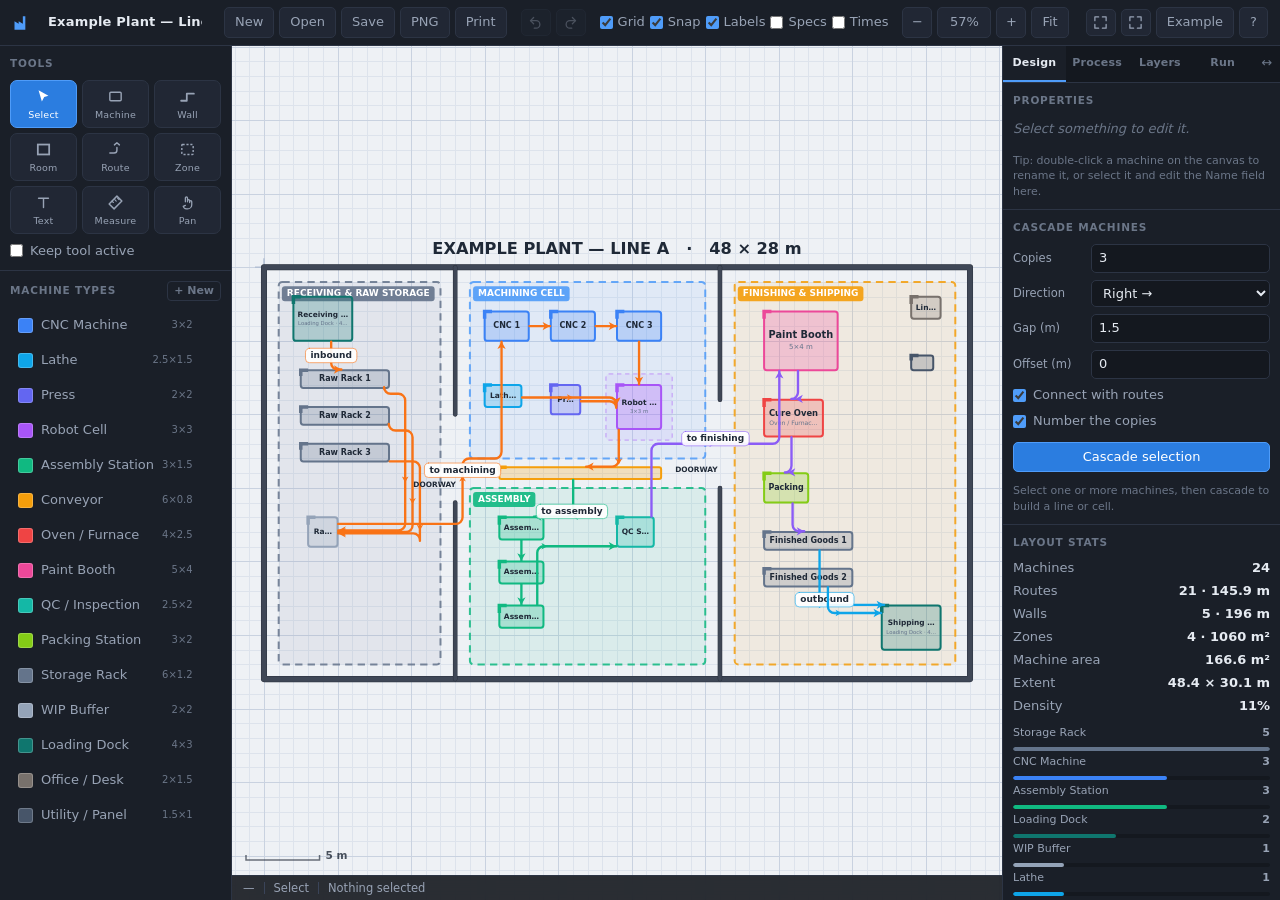
==== commit 05366be6: "Add a print button that prints the drawing on its own Print (or Ctrl+P, which now opens this instead" ====
--- a/factory-layout-builder.html
+++ b/factory-layout-builder.html
@@ -736,6 +736,89 @@
 }
 .stop-dwell:focus { outline: none; border-color: var(--accent); }
 .stop-unit { font-size: 10px; color: var(--text-dim2); flex: none; }
+
+/* ---------- print ---------- */
+.print-opts { display: grid; grid-template-columns: 1fr 240px; gap: 16px; align-items: start; }
+.print-preview {
+  background: #eef1f5;
+  border: 1px solid var(--line-2);
+  border-radius: 6px;
+  padding: 8px;
+  display: grid;
+  gap: 6px;
+  justify-items: center;
+  min-height: 140px;
+}
+.print-preview img { max-width: 100%; max-height: 320px; display: block; }
+.print-preview-note { font-size: 10.5px; color: #64748b; font-variant-numeric: tabular-nums; }
+
+/* The sheet only exists on paper. */
+.print-sheet { display: none; }
+
+@media print {
+  html, body { height: auto; overflow: visible; background: #fff; }
+  body > *:not(.print-sheet) { display: none !important; }
+
+  .print-sheet {
+    display: block;
+    color: #111;
+    font: 11px/1.45 "Inter", "Segoe UI", system-ui, sans-serif;
+  }
+  .print-head {
+    display: flex;
+    align-items: baseline;
+    justify-content: space-between;
+    gap: 12px;
+    border-bottom: 1px solid #d3d9e2;
+    padding-bottom: 5px;
+    margin-bottom: 8px;
+  }
+  .print-head h1 { font-size: 15px; margin: 0; font-weight: 700; }
+  .print-meta { font-size: 10px; color: #566072; }
+
+  .print-figure { text-align: center; }
+  .print-figure img { max-width: 100%; max-height: 165mm; object-fit: contain; }
+  body.print-portrait .print-figure img { max-height: 235mm; }
+
+  .print-tables { margin-top: 10px; }
+  .print-tables:empty { display: none; }
+  .print-tables h2 {
+    font-size: 11px;
+    text-transform: uppercase;
+    letter-spacing: .6px;
+    color: #566072;
+    margin: 0 0 5px;
+    page-break-after: avoid;
+  }
+  .print-tables table {
+    width: 100%;
+    border-collapse: collapse;
+    margin-bottom: 12px;
+    font-size: 10px;
+  }
+  .print-tables th, .print-tables td {
+    text-align: left;
+    padding: 3px 6px;
+    border-bottom: 1px solid #e2e7ef;
+    vertical-align: top;
+  }
+  .print-tables th { color: #566072; font-weight: 600; border-bottom-color: #c3ccda; }
+  .print-tables td.num { text-align: right; font-variant-numeric: tabular-nums; white-space: nowrap; }
+  .print-tables tr.total td { font-weight: 700; border-top: 1px solid #c3ccda; }
+  .print-tables .swatch {
+    display: inline-block;
+    width: 8px;
+    height: 8px;
+    border-radius: 2px;
+    margin-right: 5px;
+    vertical-align: baseline;
+  }
+  .print-break { page-break-before: always; }
+}
+
+@media (max-width: 720px) {
+  .print-opts { grid-template-columns: 1fr; }
+}
 </style>
 </head>
 <body>
@@ -753,6 +836,7 @@
     <button class="btn" id="btnOpen" title="Open a .factory.json file">Open</button>
     <button class="btn" id="btnSave" title="Download layout as JSON">Save</button>
     <button class="btn" id="btnPng" title="Export a PNG image">PNG</button>
+    <button class="btn" id="btnPrint" title="Print the layout (Ctrl+P)">Print</button>
     <input type="file" id="fileInput" accept=".json,application/json" hidden>
   </div>
 
@@ -995,6 +1079,59 @@
     </div>
   </aside>
 </div>
+
+<div class="modal hidden" id="printModal">
+  <div class="modal-card">
+    <div class="modal-head">
+      <h2>Print layout</h2>
+      <button class="btn icon" id="btnPrintClose">&times;</button>
+    </div>
+    <div class="modal-body">
+      <div class="print-opts">
+        <div class="print-preview">
+          <img id="printPreview" alt="Print preview">
+          <span class="print-preview-note" id="printPreviewNote"></span>
+        </div>
+        <div class="props">
+          <div class="subhead">Include</div>
+          <label class="check"><input type="checkbox" id="printDetails"> Machine details</label>
+          <label class="check"><input type="checkbox" id="printTimes"> Zone process &amp; times</label>
+          <label class="check"><input type="checkbox" id="printLabels" checked> Names on machines</label>
+          <label class="check"><input type="checkbox" id="printGrid"> Grid</label>
+          <label class="check"><input type="checkbox" id="printSummary"> Summary tables on a second page</label>
+
+          <div class="subhead">Paper</div>
+          <div class="row">
+            <label>Orientation</label>
+            <select id="printOrient">
+              <option value="landscape">Landscape</option>
+              <option value="portrait">Portrait</option>
+            </select>
+          </div>
+          <label class="check"><input type="checkbox" id="printHeader" checked> Title and date across the top</label>
+
+          <div class="btnrow">
+            <button class="btn primary" id="btnPrintGo">Print</button>
+            <button class="btn" id="btnPrintCancel">Cancel</button>
+          </div>
+          <p class="note">Only the drawing is printed — none of the toolbars or side
+            panels. Choose “Save as PDF” in the print dialog for a file.</p>
+        </div>
+      </div>
+    </div>
+  </div>
+</div>
+
+<div class="print-sheet" id="printSheet" aria-hidden="true">
+  <header class="print-head" id="printHead">
+    <h1 id="printTitle"></h1>
+    <div class="print-meta" id="printMeta"></div>
+  </header>
+  <div class="print-figure"><img id="printImage" alt=""></div>
+  <section class="print-tables" id="printTables"></section>
+</div>
+
+<style id="printPageStyle">@page { size: A4 landscape; margin: 10mm; }</style>
 
 <div class="modal hidden" id="typeModal">
   <div class="modal-card narrow">
@@ -1099,6 +1236,16 @@
         </ul>
       </section>
       <section>
+        <h3>Printing</h3>
+        <ul>
+          <li><b>Print</b> (or <kbd>Ctrl</kbd>+<kbd>P</kbd>) prints the drawing on its own — no toolbars, no side panels.</li>
+          <li>Tick <b>Machine details</b> and <b>Zone process &amp; times</b> to include them, independently of what is showing on screen. <b>Names</b> and <b>Grid</b> are separate switches.</li>
+          <li><b>Summary tables</b> adds a second page listing every zone with its process and time (and a total), plus every machine's settings.</li>
+          <li>The drawing is scaled to the paper, so labels and detail cards come out the same readable size whatever the plant measures — the preview shows exactly what you will get, and the note gives the scale.</li>
+          <li>Choose “Save as PDF” in your browser's print dialog to get a file instead.</li>
+        </ul>
+      </section>
+      <section>
         <h3>Room to work</h3>
         <ul>
           <li><kbd>\</kbd> or the ⛶ button is <b>focus mode</b> — both side panels get out of the way and the canvas fills the window.</li>
@@ -2136,7 +2283,7 @@
     ctx.save();
     ctx.scale(R.dpr, R.dpr);
     ctx.clearRect(0, 0, R.width, R.height);
-    ctx.fillStyle = C.paper;
+    ctx.fillStyle = state.background || C.paper;
     ctx.fillRect(0, 0, R.width, R.height);
 
     if (state.showGrid) drawGrid(ctx, cam, doc.grid);
@@ -3081,22 +3228,35 @@
   R.hexA = hexA;
 
   /* Render the document to an offscreen canvas for PNG export. */
-  R.exportPNG = (state, scale, padding) => {
+  /* opts: { scale, padding, dpr, showGrid, showLabels, showSpecs, showTimes }.
+     `dpr` supersamples: the drawing is composed at `scale` px per metre and the
+     bitmap comes out that many times larger, so text keeps its size relative to
+     the layout while the image stays sharp enough to print.
+     Anything omitted falls back to what is on screen. A number in place of
+     opts is read as the scale, keeping the older two-argument form working. */
+  R.exportPNG = (state, opts, padding) => {
+    const o = typeof opts === 'number' || opts === undefined
+      ? { scale: opts, padding: padding }
+      : opts;
+    const pick = (key) => (o[key] === undefined ? state[key] : o[key]);
+
     const doc = state.doc;
     const b = M.docBounds(doc);
     if (!b) return null;
-    const pad = padding === undefined ? 2 : padding;
-    const zoom = (scale || 40);
+    const pad = o.padding === undefined ? 2 : o.padding;
+    const zoom = (o.scale || 40);
+    const dpr = Math.max(1, o.dpr || 1);
     const w = Math.min(8000, Math.max(64, Math.round((b.w + pad * 2) * zoom)));
     const h = Math.min(8000, Math.max(64, Math.round((b.h + pad * 2) * zoom)));
 
     const off = document.createElement('canvas');
-    off.width = w; off.height = h;
+    off.width = Math.min(16000, Math.round(w * dpr));
+    off.height = Math.min(16000, Math.round(h * dpr));
 
     const prev = { canvas: R.canvas, ctx: R.ctx, dpr: R.dpr, width: R.width, height: R.height };
     R.canvas = off;
     R.ctx = off.getContext('2d');
-    R.dpr = 1;
+    R.dpr = dpr;
     R.width = w;
     R.height = h;
 
@@ -3105,8 +3265,11 @@
       cam: { x: b.x - pad, y: b.y - pad, zoom },
       selection: new Set(),
       hover: null,
-      showGrid: state.showGrid,
-      showLabels: state.showLabels,
+      background: o.background,
+      showGrid: pick('showGrid'),
+      showLabels: pick('showLabels'),
+      showSpecs: pick('showSpecs'),
+      showTimes: pick('showTimes'),
       draft: null,
       guides: [],
       marquee: null,
@@ -5716,6 +5879,163 @@
     });
   };
 
+  /* ---------- printing ---------- */
+
+  function printOpts() {
+    const on = (id) => document.getElementById(id).checked;
+    return {
+      showSpecs: on('printDetails'),
+      showTimes: on('printTimes'),
+      showLabels: on('printLabels'),
+      showGrid: on('printGrid'),
+      tables: on('printSummary'),
+      header: on('printHeader'),
+      orientation: document.getElementById('printOrient').value,
+    };
+  }
+
+  /* A4 less 10mm margins, in CSS pixels at 96dpi. The drawing is composed at
+     the size it will physically occupy, so labels, badges and detail cards come
+     out the same readable size whatever the plant measures. */
+  const MM = 96 / 25.4;
+
+  function printGeometry(o) {
+    const landscape = o.orientation === 'landscape';
+    const availW = (landscape ? 277 : 190) * MM;
+    const availH = ((landscape ? 165 : 235) - (o.header ? 12 : 0)) * MM;
+    const b = M.docBounds(state.doc);
+    if (!b) return null;
+    const pad = 1;
+    const zoom = Math.min(availW / (b.w + pad * 2), availH / (b.h + pad * 2));
+    return { zoom: Math.max(4, zoom), pad: pad };
+  }
+
+  function printRender(o, dpr) {
+    const geo = printGeometry(o);
+    if (!geo) return null;
+    return R.exportPNG(state, {
+      scale: geo.zoom,
+      padding: geo.pad,
+      dpr: dpr,
+      background: '#ffffff',   /* paper, not the app's canvas tint */
+      showGrid: o.showGrid,
+      showLabels: o.showLabels,
+      showSpecs: o.showSpecs,
+      showTimes: o.showTimes,
+    });
+  }
+
+  app.openPrintDialog = () => {
+    if (!M.docBounds(state.doc)) { app.toast('Nothing to print yet'); return; }
+    /* Start from what is already on screen, so the print matches the view. */
+    document.getElementById('printDetails').checked = state.showSpecs;
+    document.getElementById('printTimes').checked = state.showTimes;
+    document.getElementById('printLabels').checked = state.showLabels;
+    document.getElementById('printGrid').checked = false;
+    document.getElementById('printModal').classList.remove('hidden');
+    app.updatePrintPreview();
+  };
+
+  app.closePrintDialog = () => {
+    document.getElementById('printModal').classList.add('hidden');
+    const img = document.getElementById('printPreview');
+    img.removeAttribute('src');
+  };
+
+  /* The preview is the same composition at 1:1, shown small — so it shows
+     honestly how much of the detail will be readable. */
+  app.updatePrintPreview = () => {
+    const o = printOpts();
+    const off = printRender(o, 1);
+    const img = document.getElementById('printPreview');
+    const note = document.getElementById('printPreviewNote');
+    if (!off) { img.removeAttribute('src'); note.textContent = ''; return; }
+    img.src = off.toDataURL('image/png');
+    const b = M.docBounds(state.doc);
+    const geo = printGeometry(o);
+    note.textContent = R.fmt(b.w) + ' × ' + R.fmt(b.h) + ' m · A4 ' + o.orientation +
+      ' · 1:' + Math.round(1000 / (geo.zoom / MM)) +
+      (o.tables ? ' · plus summary tables' : '');
+  };
+
+  function printTablesHTML(o) {
+    if (!o.tables) return '';
+    const doc = state.doc;
+    const esc = (t) => String(t == null ? '' : t)
+      .replace(/&/g, '&amp;').replace(/</g, '&lt;').replace(/>/g, '&gt;');
+    const swatch = (c) => '<span class="swatch" style="background:' + esc(c) + '"></span>';
+    let html = '';
+
+    if (o.showTimes) {
+      const zones = doc.items.filter((it) => it.type === 'zone' && !it.hidden);
+      if (zones.length) {
+        const total = zones.reduce((sum, z) => sum + (z.duration || 0), 0);
+        html += '<h2>Zone process</h2><table><thead><tr><th>Zone</th><th>Process</th>' +
+          '<th class="num">Time</th></tr></thead><tbody>';
+        for (const z of zones) {
+          html += '<tr><td>' + swatch(z.color) + esc(z.label) + '</td><td>' + esc(z.process) +
+            '</td><td class="num">' + (z.duration ? esc(R.fmtTime(z.duration)) : '—') + '</td></tr>';
+        }
+        if (total > 0) {
+          html += '<tr class="total"><td>Total</td><td></td><td class="num">' +
+            esc(R.fmtTime(total)) + '</td></tr>';
+        }
+        html += '</tbody></table>';
+      }
+    }
+
+    if (o.showSpecs) {
+      const machines = doc.items.filter((it) => it.type === 'machine' && !it.hidden &&
+        (it.params || []).some((p) => p.k || p.v));
+      if (machines.length) {
+        html += '<h2>Machine details</h2><table><thead><tr><th>Machine</th><th>Setting</th>' +
+          '<th>Value</th></tr></thead><tbody>';
+        for (const m of machines) {
+          const rows = m.params.filter((p) => p.k || p.v);
+          rows.forEach((p, i) => {
+            html += '<tr><td>' + (i === 0 ? swatch(m.color) + esc(m.label) : '') + '</td><td>' +
+              esc(p.k) + '</td><td>' + esc(p.v) + '</td></tr>';
+          });
+        }
+        html += '</tbody></table>';
+      }
+    }
+
+    return html ? '<div class="print-break">' + html + '</div>' : '';
+  }
+
+  app.doPrint = () => {
+    const o = printOpts();
+    /* 3× supersampling puts the bitmap near 290dpi on the page. */
+    const off = printRender(o, 3);
+    if (!off) { app.toast('Nothing to print yet'); return; }
+
+    document.getElementById('printPageStyle').textContent =
+      '@page { size: A4 ' + o.orientation + '; margin: 10mm; }';
+    document.body.classList.toggle('print-portrait', o.orientation === 'portrait');
+
+    const s = M.stats(state.doc);
+    const zoneTime = state.doc.items
+      .filter((it) => it.type === 'zone' && !it.hidden)
+      .reduce((sum, z) => sum + (z.duration || 0), 0);
+
+    document.getElementById('printHead').style.display = o.header ? '' : 'none';
+    document.getElementById('printTitle').textContent = state.doc.name || 'Factory layout';
+    const meta = [];
+    if (s.extent) meta.push(R.fmt(s.extent.w) + ' × ' + R.fmt(s.extent.h) + ' m');
+    meta.push(s.machines + ' machine' + (s.machines === 1 ? '' : 's'));
+    if (o.showTimes && zoneTime > 0) meta.push(R.fmtTime(zoneTime) + ' total process time');
+    meta.push(new Date().toLocaleDateString());
+    document.getElementById('printMeta').textContent = meta.join('  ·  ');
+
+    document.getElementById('printImage').src = off.toDataURL('image/png');
+    document.getElementById('printTables').innerHTML = printTablesHTML(o);
+
+    app.closePrintDialog();
+    /* Give the browser a frame to lay the image out before the dialog opens. */
+    setTimeout(() => window.print(), 120);
+  };
+
   app.openFile = (file) => {
     const reader = new FileReader();
     reader.onload = () => {
@@ -5760,6 +6080,7 @@
         case 'v': e.preventDefault(); app.paste(); return;
         case 'd': e.preventDefault(); app.duplicate(); return;
         case 's': e.preventDefault(); app.saveFile(); return;
+        case 'p': e.preventDefault(); app.openPrintDialog(); return;
         default: return;
       }
     }
@@ -5917,6 +6238,15 @@
     });
     document.getElementById('btnSave').addEventListener('click', app.saveFile);
     document.getElementById('btnPng').addEventListener('click', app.exportPNG);
+    document.getElementById('btnPrint').addEventListener('click', app.openPrintDialog);
+    document.getElementById('btnPrintGo').addEventListener('click', app.doPrint);
+    document.getElementById('btnPrintClose').addEventListener('click', app.closePrintDialog);
+    document.getElementById('btnPrintCancel').addEventListener('click', app.closePrintDialog);
+    document.getElementById('printModal').addEventListener('click', (e) => {
+      if (e.target.id === 'printModal') app.closePrintDialog();
+    });
+    ['printDetails', 'printTimes', 'printLabels', 'printGrid', 'printSummary', 'printOrient']
+      .forEach((id) => document.getElementById(id).addEventListener('change', app.updatePrintPreview));
     document.getElementById('btnUndo').addEventListener('click', app.undo);
     document.getElementById('btnRedo').addEventListener('click', app.redo);
 
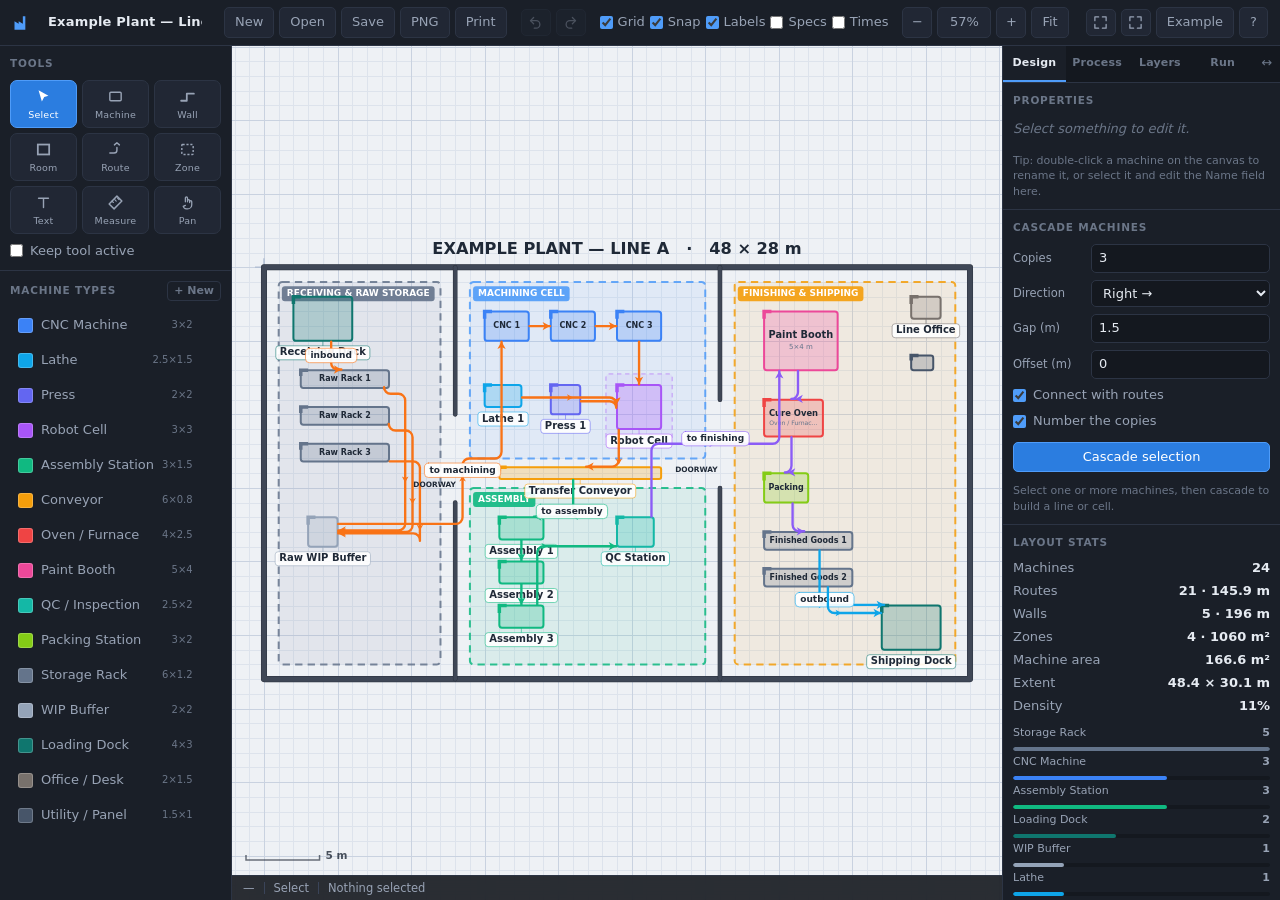
==== commit 2a3225e6: "Keep machine names readable when the box is too small A name that did not fit its box was shrunk to " ====
--- a/factory-layout-builder.html
+++ b/factory-layout-builder.html
@@ -777,8 +777,8 @@
   .print-meta { font-size: 10px; color: #566072; }
 
   .print-figure { text-align: center; }
-  .print-figure img { max-width: 100%; max-height: 165mm; object-fit: contain; }
-  body.print-portrait .print-figure img { max-height: 235mm; }
+  /* max-width / max-height are set from the chosen paper size. */
+  .print-figure img { max-width: 100%; object-fit: contain; }
 
   .print-tables { margin-top: 10px; }
   .print-tables:empty { display: none; }
@@ -1101,6 +1101,15 @@
           <label class="check"><input type="checkbox" id="printSummary"> Summary tables on a second page</label>
 
           <div class="subhead">Paper</div>
+          <div class="row">
+            <label>Size</label>
+            <select id="printPaper">
+              <option value="a4">A4 — 210 × 297 mm</option>
+              <option value="a3">A3 — 297 × 420 mm</option>
+              <option value="letter">Letter — 8.5 × 11 in</option>
+              <option value="ledger">Ledger — 11 × 17 in</option>
+            </select>
+          </div>
           <div class="row">
             <label>Orientation</label>
             <select id="printOrient">
@@ -1241,7 +1250,9 @@
           <li><b>Print</b> (or <kbd>Ctrl</kbd>+<kbd>P</kbd>) prints the drawing on its own — no toolbars, no side panels.</li>
           <li>Tick <b>Machine details</b> and <b>Zone process &amp; times</b> to include them, independently of what is showing on screen. <b>Names</b> and <b>Grid</b> are separate switches.</li>
           <li><b>Summary tables</b> adds a second page listing every zone with its process and time (and a total), plus every machine's settings.</li>
+          <li>Pick the <b>paper size</b> — A4, A3, Letter or Ledger — and the orientation. Bigger paper means a bigger scale, so more fits inside the boxes.</li>
           <li>The drawing is scaled to the paper, so labels and detail cards come out the same readable size whatever the plant measures — the preview shows exactly what you will get, and the note gives the scale.</li>
+          <li>A machine too small to hold its name gets the name in a chip just outside the box instead of a truncated one, and names that would collide are dropped rather than drawn over each other.</li>
           <li>Choose “Save as PDF” in your browser's print dialog to get a file instead.</li>
         </ul>
       </section>
@@ -2294,6 +2305,7 @@
 
     const view = G.padAABB(R.viewBounds(cam), 4);
     const selected = state.selection;
+    labelRects = [];
 
     /* Painted in type order so machines sit above zones and under routes. */
     for (const it of doc.items) if (it.type === 'zone') drawItem(ctx, state, it, view);
@@ -2451,29 +2463,39 @@
       ctx.stroke();
 
       if (!state.showLabels) return;
-      const fit = Math.min(m.w, m.h) * zoom;
-      if (fit < 16) return;
+      /* Below this the box is a dot — a label would be noise. */
+      if (Math.min(m.w, m.h) * zoom < 9) return;
 
       const cx = m.x + m.w / 2, cy = m.y + m.h / 2;
       const type = M.typeById(state.doc, m.kind);
+      const raw = m.label || (type ? type.name : 'Machine');
+      const maxW = m.w * zoom - 8;
+
+      const setFont = (px) => { ctx.font = '600 ' + px.toFixed(1) + 'px Inter, "Segoe UI", system-ui, sans-serif'; };
+
+      /* Shrink to fit before giving up on putting the name inside the box. */
       let fontPx = G.clamp(Math.min(m.h * zoom * 0.3, m.w * zoom * 0.16), 8, 15);
+      ctx.save();
+      setFont(fontPx);
+      while (fontPx > MIN_LABEL_PX && ctx.measureText(raw).width > maxW) { fontPx -= 0.5; setFont(fontPx); }
+      const fitsInside = m.h * zoom >= MIN_LABEL_PX * 1.7 && ctx.measureText(raw).width <= maxW;
+      ctx.restore();
+
+      if (!fitsInside) {
+        /* A truncated name is no name at all, so put it outside instead. */
+        drawOutsideLabel(ctx, state, m, raw);
+        return;
+      }
 
       ctx.save();
       ctx.translate(cx, cy);
       ctx.scale(1 / zoom, 1 / zoom);
       ctx.textAlign = 'center';
       ctx.textBaseline = 'middle';
-
-      const maxW = m.w * zoom - 8;
-      const raw = m.label || (type ? type.name : 'Machine');
-      /* Shrink before truncating so short boxes still read. */
-      const setFont = (px) => { ctx.font = '600 ' + px.toFixed(1) + 'px Inter, "Segoe UI", system-ui, sans-serif'; };
       setFont(fontPx);
-      while (fontPx > 7.5 && ctx.measureText(raw).width > maxW) { fontPx -= 0.5; setFont(fontPx); }
       ctx.fillStyle = C.text;
-      const line = ellipsize(ctx, raw, maxW);
       const showSub = m.h * zoom > 34;
-      ctx.fillText(line, 0, showSub ? -fontPx * 0.55 : 0);
+      ctx.fillText(raw, 0, showSub ? -fontPx * 0.55 : 0);
 
       if (showSub) {
         /* Name the type too, but only when it adds something the label doesn't. */
@@ -2484,6 +2506,69 @@
       }
       ctx.restore();
     });
+  }
+
+  const MIN_LABEL_PX = 7.5;
+  /* An outside label is only worth drawing when the box is big enough to name. */
+  const MIN_OUTSIDE_BOX_PX = 26;
+
+  /* Screen-space rectangles already taken by outside labels this frame, so
+     names never pile on top of each other when the view is zoomed out. */
+  let labelRects = [];
+
+  function claimLabelRect(r) {
+    for (const o of labelRects) {
+      if (r.x < o.x + o.w && r.x + r.w > o.x && r.y < o.y + o.h && r.y + r.h > o.y) return false;
+    }
+    labelRects.push(r);
+    return true;
+  }
+
+  /* A name for a machine too small to hold it: a chip just outside the box,
+     above when a details card is already sitting underneath. */
+  function drawOutsideLabel(ctx, state, m, text) {
+    const zoom = state.cam.zoom;
+    const b = G.rectAABB(m);
+    if (Math.max(b.w, b.h) * zoom < MIN_OUTSIDE_BOX_PX) return;
+
+    const hasCard = state.showSpecs && (m.params || []).some((p) => p.k || p.v);
+    const above = hasCard;
+    const y = above ? -12 : 12;
+
+    ctx.save();
+    ctx.font = '600 10px Inter, "Segoe UI", system-ui, sans-serif';
+    const w = ctx.measureText(text).width;
+    ctx.restore();
+
+    /* Claim the space first — a name that would land on another one is
+       dropped rather than drawn over it. */
+    const anchor = R.toScreen(state.cam, b.x + b.w / 2, above ? b.y : b.y + b.h);
+    if (!claimLabelRect({ x: anchor.x - w / 2 - 4, y: anchor.y + y - 7, w: w + 8, h: 14 })) return;
+
+    ctx.save();
+    ctx.translate(b.x + b.w / 2, above ? b.y : b.y + b.h);
+    ctx.scale(1 / zoom, 1 / zoom);
+    ctx.font = '600 10px Inter, "Segoe UI", system-ui, sans-serif';
+    ctx.textAlign = 'center';
+    ctx.textBaseline = 'middle';
+
+    roundRect(ctx, -w / 2 - 4, y - 7, w + 8, 14, 3);
+    ctx.fillStyle = 'rgba(255,255,255,.9)';
+    ctx.fill();
+    ctx.strokeStyle = hexA(m.color, 0.55);
+    ctx.lineWidth = 1;
+    ctx.stroke();
+
+    /* A short leader so the name is clearly tied to its box. */
+    ctx.beginPath();
+    ctx.moveTo(0, above ? -5 : 5);
+    ctx.lineTo(0, above ? 0 : 0);
+    ctx.strokeStyle = hexA(m.color, 0.55);
+    ctx.stroke();
+
+    ctx.fillStyle = C.text;
+    ctx.fillText(text, 0, y);
+    ctx.restore();
   }
 
   /* Machines named in the written process carry their step numbers. */
@@ -5891,6 +5976,7 @@
       tables: on('printSummary'),
       header: on('printHeader'),
       orientation: document.getElementById('printOrient').value,
+      paper: document.getElementById('printPaper').value,
     };
   }
 
@@ -5898,16 +5984,30 @@
      the size it will physically occupy, so labels, badges and detail cards come
      out the same readable size whatever the plant measures. */
   const MM = 96 / 25.4;
+  const MARGIN_MM = 10;
+
+  /* Short edge first, in millimetres, with the CSS @page keyword. */
+  const PAPERS = {
+    a4:      { w: 210, h: 297, css: 'A4', name: 'A4' },
+    a3:      { w: 297, h: 420, css: 'A3', name: 'A3' },
+    letter:  { w: 216, h: 279, css: 'letter', name: 'Letter' },
+    ledger:  { w: 279, h: 432, css: 'ledger', name: 'Ledger' },
+  };
 
   function printGeometry(o) {
+    const paper = PAPERS[o.paper] || PAPERS.a4;
     const landscape = o.orientation === 'landscape';
-    const availW = (landscape ? 277 : 190) * MM;
-    const availH = ((landscape ? 165 : 235) - (o.header ? 12 : 0)) * MM;
+    const sheetW = landscape ? paper.h : paper.w;
+    const sheetH = landscape ? paper.w : paper.h;
+
+    const availWmm = sheetW - MARGIN_MM * 2;
+    const availHmm = sheetH - MARGIN_MM * 2 - (o.header ? 12 : 0);
+
     const b = M.docBounds(state.doc);
     if (!b) return null;
     const pad = 1;
-    const zoom = Math.min(availW / (b.w + pad * 2), availH / (b.h + pad * 2));
-    return { zoom: Math.max(4, zoom), pad: pad };
+    const zoom = Math.min((availWmm * MM) / (b.w + pad * 2), (availHmm * MM) / (b.h + pad * 2));
+    return { zoom: Math.max(4, zoom), pad: pad, paper: paper, availWmm: availWmm, availHmm: availHmm };
   }
 
   function printRender(o, dpr) {
@@ -5953,7 +6053,7 @@
     img.src = off.toDataURL('image/png');
     const b = M.docBounds(state.doc);
     const geo = printGeometry(o);
-    note.textContent = R.fmt(b.w) + ' × ' + R.fmt(b.h) + ' m · A4 ' + o.orientation +
+    note.textContent = R.fmt(b.w) + ' × ' + R.fmt(b.h) + ' m · ' + geo.paper.name + ' ' + o.orientation +
       ' · 1:' + Math.round(1000 / (geo.zoom / MM)) +
       (o.tables ? ' · plus summary tables' : '');
   };
@@ -6010,9 +6110,13 @@
     const off = printRender(o, 3);
     if (!off) { app.toast('Nothing to print yet'); return; }
 
+    const geo = printGeometry(o);
     document.getElementById('printPageStyle').textContent =
-      '@page { size: A4 ' + o.orientation + '; margin: 10mm; }';
-    document.body.classList.toggle('print-portrait', o.orientation === 'portrait');
+      '@page { size: ' + geo.paper.css + ' ' + o.orientation + '; margin: ' + MARGIN_MM + 'mm; }';
+    /* The image box has to match whatever sheet was chosen. */
+    const image = document.getElementById('printImage');
+    image.style.maxHeight = geo.availHmm + 'mm';
+    image.style.maxWidth = geo.availWmm + 'mm';
 
     const s = M.stats(state.doc);
     const zoneTime = state.doc.items
@@ -6245,7 +6349,7 @@
     document.getElementById('printModal').addEventListener('click', (e) => {
       if (e.target.id === 'printModal') app.closePrintDialog();
     });
-    ['printDetails', 'printTimes', 'printLabels', 'printGrid', 'printSummary', 'printOrient']
+    ['printDetails', 'printTimes', 'printLabels', 'printGrid', 'printSummary', 'printOrient', 'printPaper']
       .forEach((id) => document.getElementById(id).addEventListener('change', app.updatePrintPreview));
     document.getElementById('btnUndo').addEventListener('click', app.undo);
     document.getElementById('btnRedo').addEventListener('click', app.redo);
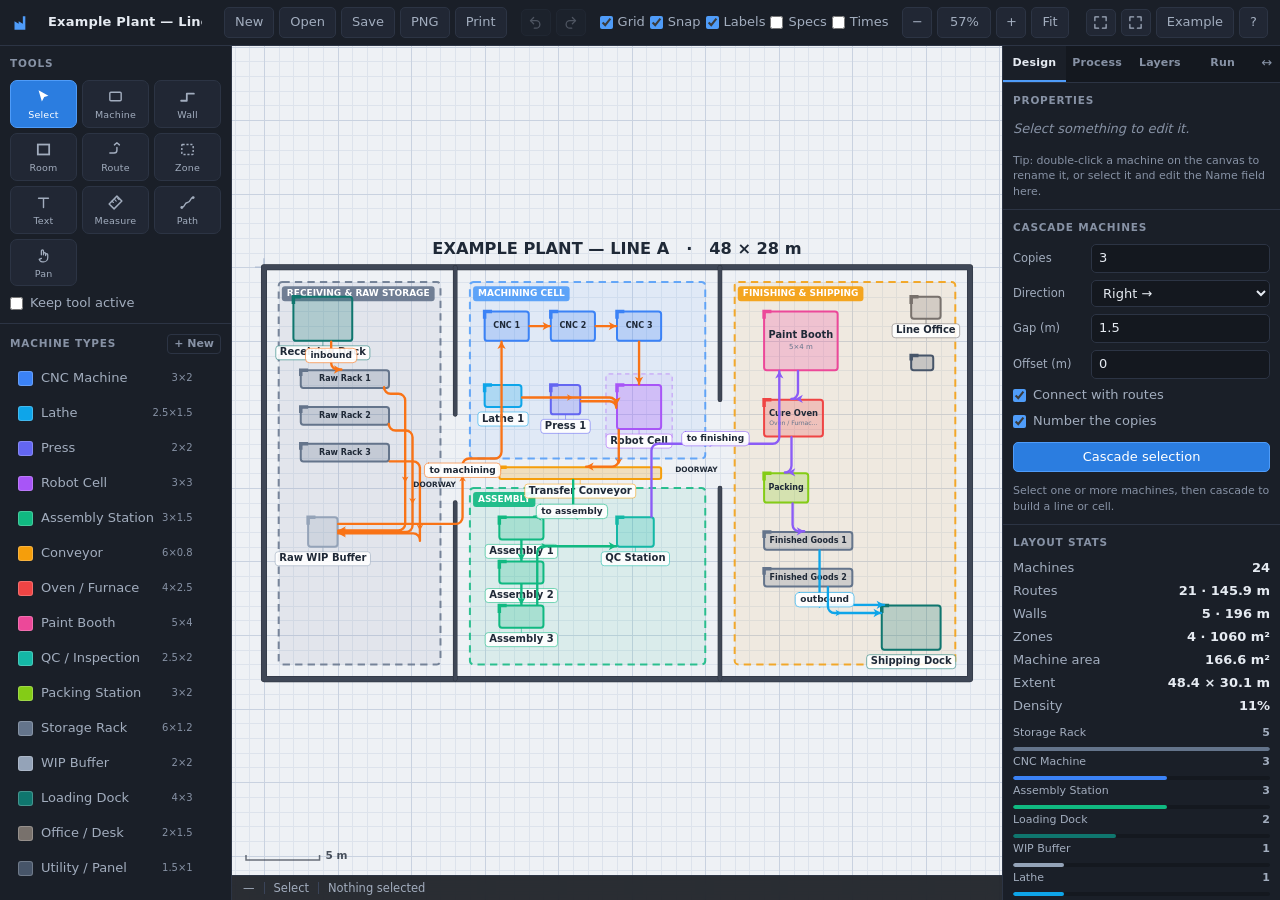
==== commit 39c24fa4: "Fix dim text contrast, add hand-drawn run paths and vehicles The muted text colour sat at 3.3:1 agai" ====
--- a/factory-layout-builder.html
+++ b/factory-layout-builder.html
@@ -13,8 +13,10 @@
   --line:      #2c3444;
   --line-2:    #3a4459;
   --text:      #e6ebf2;
-  --text-dim:  #98a3b5;
-  --text-dim2: #6b7688;
+  --text-dim:  #a2adbe;
+  /* Both dim tones clear 4.5:1 on every panel background — the old dim2 sat
+     at 3.3:1 and small notes were barely legible. */
+  --text-dim2: #8792a5;
   --accent:    #4f9cf9;
   --accent-2:  #2b7de0;
   --danger:    #ef5350;
@@ -906,6 +908,9 @@
         <button class="tool" data-tool="measure" title="Measure distance (K)">
           <svg viewBox="0 0 24 24"><path d="M3 14 14 3l7 7L10 21z" fill="none" stroke="currentColor" stroke-width="2" stroke-linejoin="round"/><path d="m7 10 2 2m2-4 2 2m2-4 2 2" stroke="currentColor" stroke-width="1.6" stroke-linecap="round"/></svg><span>Measure</span>
         </button>
+        <button class="tool" data-tool="runpath" title="Draw the run path (G)">
+          <svg viewBox="0 0 24 24"><path d="M4 19c5 0 3-7 8-7s3-7 8-7" fill="none" stroke="currentColor" stroke-width="2" stroke-linecap="round"/><circle cx="4" cy="19" r="2" fill="currentColor"/><circle cx="20" cy="5" r="2" fill="currentColor"/></svg><span>Path</span>
+        </button>
         <button class="tool" data-tool="pan" title="Pan (H, or hold Space / middle mouse)">
           <svg viewBox="0 0 24 24"><path d="M9 11V5.5a1.5 1.5 0 0 1 3 0V11m0-1.5a1.5 1.5 0 0 1 3 0V12m0-1a1.5 1.5 0 0 1 3 0v4a6 6 0 0 1-6 6h-1.2a5 5 0 0 1-3.9-1.9L6 17.5 9 16" fill="none" stroke="currentColor" stroke-width="1.8" stroke-linecap="round" stroke-linejoin="round"/></svg><span>Pan</span>
         </button>
@@ -1068,12 +1073,19 @@
           <span class="rangeval" id="runSpeedVal">6 m/s</span>
         </div>
         <label class="check"><input type="checkbox" id="runLoop" checked> Loop the run</label>
+        <div class="row">
+          <label>Driven by</label>
+          <select id="runDriver" title="Which vehicle rides the path"></select>
+        </div>
         <div class="btnrow">
+          <button class="btn primary" id="btnDrawPath" title="Click your own path on the canvas">Draw path</button>
           <button class="btn" id="btnBuildRun" title="Follow the routes to work out the order">Build from routes</button>
           <button class="btn" id="btnAddStop" title="Append the selected machine">Add selected</button>
         </div>
-        <p class="note">The run visits each stop in order, pausing for its work time and
-          travelling along the route between stops when there is one.</p>
+        <p class="note"><b>Draw path</b> lets you click the exact route: machines to visit,
+          empty space for a corner. Otherwise the run travels along the routes you drew
+          between stops, and straight where there are none. Drag a hand-placed point on
+          the canvas to nudge it.</p>
       </div>
       <div class="panel grow stop-list" id="stopList"></div>
     </div>
@@ -1163,6 +1175,7 @@
           <label>Colour</label>
           <input type="color" id="typeColor">
         </div>
+        <label class="check"><input type="checkbox" id="typeVehicle"> This is a vehicle — an EV, AGV or forklift that can drive the run</label>
         <label class="check hidden" id="typeApplyRow">
           <input type="checkbox" id="typeApply"> Apply the colour and size to the
           <span id="typeUseCount">0</span> machines already using this type
@@ -1188,7 +1201,7 @@
       <section>
         <h3>Tools</h3>
         <ul>
-          <li><kbd>V</kbd> Select &middot; <kbd>M</kbd> Machine &middot; <kbd>W</kbd> Wall &middot; <kbd>R</kbd> Room &middot; <kbd>E</kbd> Route &middot; <kbd>Z</kbd> Zone &middot; <kbd>T</kbd> Text &middot; <kbd>K</kbd> Measure &middot; <kbd>H</kbd> Pan</li>
+          <li><kbd>V</kbd> Select &middot; <kbd>M</kbd> Machine &middot; <kbd>W</kbd> Wall &middot; <kbd>R</kbd> Room &middot; <kbd>E</kbd> Route &middot; <kbd>Z</kbd> Zone &middot; <kbd>T</kbd> Text &middot; <kbd>K</kbd> Measure &middot; <kbd>G</kbd> Run path &middot; <kbd>H</kbd> Pan</li>
         </ul>
       </section>
       <section>
@@ -1239,7 +1252,9 @@
       <section>
         <h3>Animated run</h3>
         <ul>
-          <li>The <b>Run</b> tab animates a part through the plant. <b>Build from routes</b> follows your arrows to work out the order, or select a machine and <b>Add selected</b>.</li>
+          <li>The <b>Run</b> tab animates a part through the plant. <b>Draw path</b> (<kbd>G</kbd>) lets you click the exact route — machines to visit, empty space for a corner — and <b>Build from routes</b> follows your arrows instead. <b>Add selected</b> appends a machine.</li>
+          <li>Drag a hand-placed point on the canvas to nudge the path while the Run tab is open.</li>
+          <li><b>Driven by</b> puts one of your vehicles on the path. Mark a machine type — or a single machine — as a <b>vehicle</b> and it becomes an EV, AGV or forklift: drawn with a dashed outline and a nose chevron, and it drives the path facing the way it travels. It stays parked until you press play, and <b>Restart</b> brings it home.</li>
           <li>Reorder stops with ↑ ↓, drop one with ✕, and set the seconds of work at each stop. Between stops the token travels the route you drew, or a straight line where there isn't one.</li>
           <li><kbd>P</kbd> plays and pauses; drag the scrubber to move through the run; <b>Speed</b> is the travel speed in metres per second.</li>
         </ul>
@@ -1503,27 +1518,31 @@
     types: [],
     items: [],
     process: [],
-    animation: { stops: [], speed: 6, loop: true },
+    animation: { stops: [], speed: 6, loop: true, driver: null },
   });
 
-  /* One stop on the animated run: an item to visit and how long work takes
-     there, in seconds. */
+  /* One stop on the animated run: either an item to visit or a loose point on
+     a hand-drawn path, plus how long work takes there, in seconds. */
   M.stop = (itemId, dwell) => ({ item: itemId, dwell: dwell === undefined ? 1 : Math.max(0, dwell) });
+  M.stopAt = (x, y, dwell) => ({ x: x, y: y, dwell: dwell === undefined ? 0 : Math.max(0, dwell) });
 
   M.anim = (doc) => {
-    if (!doc.animation || typeof doc.animation !== 'object') doc.animation = { stops: [], speed: 6, loop: true };
+    if (!doc.animation || typeof doc.animation !== 'object') {
+      doc.animation = { stops: [], speed: 6, loop: true, driver: null };
+    }
     if (!Array.isArray(doc.animation.stops)) doc.animation.stops = [];
     return doc.animation;
   };
 
   /* ---------- machine types ---------- */
 
-  M.type = (name, w, h, color) => ({
+  M.type = (name, w, h, color, vehicle) => ({
     id: M.uid(),
     name: name || 'New machine',
     w: Math.max(0.2, Number(w) || 2),
     h: Math.max(0.2, Number(h) || 2),
     color: color || M.DEFAULT_TYPE_COLORS[0],
+    vehicle: !!vehicle,      /* EVs, AGVs, forklifts — things that drive */
   });
 
   M.types = (doc) => {
@@ -1573,6 +1592,7 @@
     clearance: 0,
     notes: '',
     params: [],          /* [{ k: 'Wash pressure', v: '120 bar' }] */
+    vehicle: !!(type && type.vehicle),
     locked: false,
     hidden: false,
   });
@@ -1859,7 +1879,7 @@
     if (Array.isArray(raw.types)) {
       for (const t of raw.types) {
         if (!t || typeof t !== 'object') continue;
-        const type = M.type(str(t.name, 'Machine'), num(t.w, 2), num(t.h, 2), str(t.color, M.DEFAULT_TYPE_COLORS[0]));
+        const type = M.type(str(t.name, 'Machine'), num(t.w, 2), num(t.h, 2), str(t.color, M.DEFAULT_TYPE_COLORS[0]), t.vehicle);
         if (typeof t.id === 'string' && t.id) type.id = t.id;
         doc.types.push(type);
       }
@@ -1883,10 +1903,17 @@
     if (raw.animation && typeof raw.animation === 'object') {
       anim.speed = Math.max(0.5, num(raw.animation.speed, 6));
       anim.loop = raw.animation.loop !== false;
+      if (typeof raw.animation.driver === 'string' && seen.has(raw.animation.driver)) {
+        anim.driver = raw.animation.driver;
+      }
       if (Array.isArray(raw.animation.stops)) {
         for (const st of raw.animation.stops) {
-          if (!st || typeof st !== 'object' || !seen.has(st.item)) continue;
-          anim.stops.push(M.stop(st.item, num(st.dwell, 1)));
+          if (!st || typeof st !== 'object') continue;
+          if (typeof st.item === 'string') {
+            if (seen.has(st.item)) anim.stops.push(M.stop(st.item, num(st.dwell, 1)));
+          } else if (Number.isFinite(Number(st.x)) && Number.isFinite(Number(st.y))) {
+            anim.stops.push(M.stopAt(Number(st.x), Number(st.y), num(st.dwell, 0)));
+          }
         }
       }
     }
@@ -1932,6 +1959,7 @@
         base.color = str(it.color, base.color);
         base.clearance = Math.max(0, num(it.clearance, 0));
         base.notes = str(it.notes, '');
+        base.vehicle = !!it.vehicle;
         base.params = Array.isArray(it.params)
           ? it.params.filter((p) => p && typeof p === 'object')
               .map((p) => M.param(str(p.k, ''), str(p.v, '')))
@@ -2024,25 +2052,40 @@
   /* The full journey as a list of legs. Each leg is the polyline from one stop
      to the next: the route between them when there is one, else a straight
      line, so an unrouted pair still animates. */
+  M.stopPos = (doc, st) => {
+    if (st.item) {
+      const item = M.byId(doc, st.item);
+      if (!item) return null;
+      return M.isRect(item) ? G.rectCenter(item) : { x: item.x, y: item.y };
+    }
+    return { x: st.x, y: st.y };
+  };
+
   M.animPath = (doc) => {
     const anim = M.anim(doc);
     const legs = [];
-    const stops = anim.stops.map((st) => ({ st, item: M.byId(doc, st.item) })).filter((s) => s.item);
+    const stops = [];
+    for (const st of anim.stops) {
+      const pos = M.stopPos(doc, st);
+      if (!pos) continue;                       /* the item it pointed at is gone */
+      stops.push({ st, item: st.item ? M.byId(doc, st.item) : null, pos: pos });
+    }
 
     for (let i = 0; i < stops.length - 1; i++) {
-      const a = stops[i].item, b = stops[i + 1].item;
-      const route = doc.items.find((it) => it.type === 'route' && !it.hidden &&
-        ((it.from.item === a.id && it.to.item === b.id) || (it.from.item === b.id && it.to.item === a.id)));
+      const a = stops[i], b = stops[i + 1];
+      /* Two machines with a route between them travel along it; anything else,
+         including hand-drawn points, goes straight. */
+      const route = a.item && b.item && doc.items.find((it) => it.type === 'route' && !it.hidden &&
+        ((it.from.item === a.item.id && it.to.item === b.item.id) ||
+         (it.from.item === b.item.id && it.to.item === a.item.id)));
 
       let pts;
       if (route) {
         pts = M.routePath(doc, route);
         /* Walk the route the way this leg travels. */
-        if (route.from.item === b.id) pts = pts.slice().reverse();
+        if (route.from.item === b.item.id) pts = pts.slice().reverse();
       } else {
-        const ca = G.rectCenter(M.isRect(a) ? a : { x: a.x, y: a.y, w: 0, h: 0 });
-        const cb = G.rectCenter(M.isRect(b) ? b : { x: b.x, y: b.y, w: 0, h: 0 });
-        pts = [ca, cb];
+        pts = [a.pos, b.pos];
       }
       if (pts.length > 1) legs.push({ pts, length: G.polylineLength(pts), viaRoute: !!route });
     }
@@ -2071,9 +2114,15 @@
       const dwell = stop.st.dwell;
 
       if (t <= cursor + dwell) {
-        const at = M.isRect(stop.item) ? G.rectCenter(stop.item) : { x: stop.item.x, y: stop.item.y };
+        /* Face the way the next leg leaves, so a vehicle sits parked correctly. */
+        const leg = path.legs[i] || path.legs[i - 1];
+        let angle = 0;
+        if (leg) {
+          const a = leg.pts[0], b = leg.pts[1];
+          angle = Math.atan2(b.y - a.y, b.x - a.x);
+        }
         return {
-          x: at.x, y: at.y, angle: 0,
+          x: stop.pos.x, y: stop.pos.y, angle: angle,
           stop: stop.item, index: i, working: dwell > 0,
           progress: dwell > 0 ? (t - cursor) / dwell : 1,
         };
@@ -2092,9 +2141,10 @@
     }
 
     const last = path.stops[path.stops.length - 1];
-    const at = M.isRect(last.item) ? G.rectCenter(last.item) : { x: last.item.x, y: last.item.y };
-    return { x: at.x, y: at.y, angle: 0, stop: last.item, index: path.stops.length - 1, working: false, progress: 1 };
-  };
+    return { x: last.pos.x, y: last.pos.y, angle: 0, stop: last.item, index: path.stops.length - 1, working: false, progress: 1 };
+  };
+
+  M.vehicles = (doc) => doc.items.filter((it) => it.type === 'machine' && it.vehicle);
 
   /* Follow the routes out of a machine to propose a run order. */
   M.buildRunFromRoutes = (doc) => {
@@ -2394,8 +2444,34 @@
 
   /* ---------- items ---------- */
 
+  /* The vehicle assigned to the run rides it instead of sitting where it was
+     parked — drawn transformed, so the document is never touched. */
+  function driverPose(state, m) {
+    const play = state.play;
+    if (!play || !play.at || !play.driverId || play.driverId !== m.id) return null;
+    /* Parked until the run actually starts, so the layout reads normally and
+       Restart brings the vehicle home. */
+    if (!play.running && play.t <= 0) return null;
+    return play.at;
+  }
+  R.driverPose = driverPose;
+
   function drawItem(ctx, state, it, view) {
     if (it.hidden) return;
+
+    const pose = it.type === 'machine' ? driverPose(state, it) : null;
+    if (pose) {
+      const c = G.rectCenter(it);
+      const riding = Object.assign({}, it, { rot: 0 });
+      ctx.save();
+      ctx.translate(pose.x, pose.y);
+      ctx.rotate(pose.angle || 0);
+      ctx.translate(-c.x, -c.y);
+      drawMachine(ctx, state, riding);
+      ctx.restore();
+      return;
+    }
+
     const b = M.bounds(state.doc, it);
     if (b && !G.aabbOverlap(b, view)) return;
     switch (it.type) {
@@ -2446,21 +2522,41 @@
         ctx.restore();
       }
 
-      roundRect(ctx, m.x, m.y, m.w, m.h, Math.min(0.18, m.w / 6, m.h / 6));
+      const radius = m.vehicle
+        ? Math.min(m.w, m.h) / 3
+        : Math.min(0.18, m.w / 6, m.h / 6);
+      roundRect(ctx, m.x, m.y, m.w, m.h, radius);
       ctx.fillStyle = hexA(m.color, 0.24);
       ctx.fill();
       ctx.lineWidth = 2 / zoom;
       ctx.strokeStyle = m.color;
+      if (m.vehicle) ctx.setLineDash([0.35, 0.22]);
       ctx.stroke();
-
-      /* Corner tick so orientation is readable once rotated. */
-      ctx.beginPath();
-      ctx.moveTo(m.x, m.y + Math.min(0.5, m.h / 3));
-      ctx.lineTo(m.x, m.y);
-      ctx.lineTo(m.x + Math.min(0.5, m.w / 3), m.y);
-      ctx.lineWidth = 3.5 / zoom;
-      ctx.strokeStyle = m.color;
-      ctx.stroke();
+      ctx.setLineDash([]);
+
+      if (m.vehicle) {
+        /* A chevron pointing along the vehicle's own forward axis. */
+        const cx = m.x + m.w / 2, cy = m.y + m.h / 2;
+        const nose = Math.min(m.w * 0.3, m.h * 0.35);
+        ctx.beginPath();
+        ctx.moveTo(cx + m.w / 2 - nose * 1.4, cy - nose * 0.7);
+        ctx.lineTo(cx + m.w / 2 - nose * 0.35, cy);
+        ctx.lineTo(cx + m.w / 2 - nose * 1.4, cy + nose * 0.7);
+        ctx.lineWidth = 2.4 / zoom;
+        ctx.lineJoin = 'round';
+        ctx.lineCap = 'round';
+        ctx.strokeStyle = m.color;
+        ctx.stroke();
+      } else {
+        /* Corner tick so orientation is readable once rotated. */
+        ctx.beginPath();
+        ctx.moveTo(m.x, m.y + Math.min(0.5, m.h / 3));
+        ctx.lineTo(m.x, m.y);
+        ctx.lineTo(m.x + Math.min(0.5, m.w / 3), m.y);
+        ctx.lineWidth = 3.5 / zoom;
+        ctx.strokeStyle = m.color;
+        ctx.stroke();
+      }
 
       if (!state.showLabels) return;
       /* Below this the box is a dot — a label would be noise. */
@@ -2573,7 +2669,7 @@
 
   /* Machines named in the written process carry their step numbers. */
   function drawStepBadge(ctx, state, m) {
-    if (!state.showLabels) return;
+    if (!state.showLabels || driverPose(state, m)) return;
     const nums = M.stepsFor(state.doc, m.id);
     if (!nums.length) return;
     const zoom = state.cam.zoom;
@@ -2767,7 +2863,7 @@
      tucked under the machine. */
   function drawSpecs(ctx, state, m) {
     const params = (m.params || []).filter((p) => p.k || p.v);
-    if (!params.length) return;
+    if (!params.length || driverPose(state, m)) return;
     const zoom = state.cam.zoom;
     if (zoom < 11) return;
 
@@ -2888,8 +2984,8 @@
       ctx.save();
       ctx.lineJoin = 'round';
       ctx.lineCap = 'round';
-      ctx.strokeStyle = 'rgba(79,156,249,.35)';
-      ctx.lineWidth = 0.5;
+      ctx.strokeStyle = 'rgba(79,156,249,.32)';
+      ctx.lineWidth = 0.3;
       for (const leg of path.legs) {
         ctx.beginPath();
         ctx.moveTo(leg.pts[0].x, leg.pts[0].y);
@@ -2900,7 +2996,19 @@
       }
       /* Number every stop so the order is readable while editing it. */
       path.stops.forEach((s, i) => {
-        const c = M.isRect(s.item) ? G.rectCenter(s.item) : { x: s.item.x, y: s.item.y };
+        const c = s.pos;
+        if (!s.item) {
+          /* A loose point on a hand-drawn path. */
+          ctx.save();
+          ctx.beginPath();
+          ctx.arc(c.x, c.y, 4 / zoom, 0, Math.PI * 2);
+          ctx.fillStyle = '#fff';
+          ctx.fill();
+          ctx.lineWidth = 2 / zoom;
+          ctx.strokeStyle = '#4f9cf9';
+          ctx.stroke();
+          ctx.restore();
+        }
         ctx.save();
         ctx.translate(c.x, c.y);
         ctx.scale(1 / zoom, 1 / zoom);
@@ -2935,6 +3043,9 @@
       ctx.stroke();
       ctx.restore();
     }
+
+    /* When a vehicle is driving it is the marker. */
+    if (play.driverId && M.byId(state.doc, play.driverId)) return;
 
     ctx.save();
     ctx.translate(at.x, at.y);
@@ -2992,6 +3103,30 @@
         const a = d.points[d.points.length - 1];
         lengthText(ctx, state, a, d.cursor);
       }
+    } else if (d.kind === 'run' && d.nodes && d.nodes.length) {
+      const pts = d.cursor ? d.nodes.concat([d.cursor]) : d.nodes;
+      ctx.save();
+      ctx.setLineDash([0.5, 0.35]);
+      ctx.strokeStyle = '#4f9cf9';
+      ctx.lineWidth = 0.18;
+      ctx.lineJoin = 'round';
+      ctx.beginPath();
+      ctx.moveTo(pts[0].x, pts[0].y);
+      for (let i = 1; i < pts.length; i++) ctx.lineTo(pts[i].x, pts[i].y);
+      ctx.stroke();
+      ctx.restore();
+      d.nodes.forEach((p, i) => {
+        dot(ctx, p, 4 / zoom, '#4f9cf9');
+        ctx.save();
+        ctx.translate(p.x, p.y);
+        ctx.scale(1 / zoom, 1 / zoom);
+        ctx.font = '700 10px Inter, "Segoe UI", system-ui, sans-serif';
+        ctx.textAlign = 'center';
+        ctx.textBaseline = 'middle';
+        ctx.fillStyle = '#1f2937';
+        ctx.fillText(String(i + 1), 0, -13);
+        ctx.restore();
+      });
     } else if (d.kind === 'route' && d.nodes && d.nodes.length) {
       const pts = d.cursor ? d.nodes.concat([d.cursor]) : d.nodes;
       ctx.save();
@@ -3502,6 +3637,7 @@
       case 'room':    downRect(e, wp, 'room'); break;
       case 'wall':    downWall(e, wp); break;
       case 'route':   downRoute(e, wp); break;
+      case 'runpath': downRunPath(e, wp); break;
       case 'text':    downText(e, wp); break;
       case 'measure': downMeasure(e, wp); break;
     }
@@ -3509,6 +3645,19 @@
   }
 
   function downSelect(e, sp, wp) {
+    /* While the run is on show, its loose points are draggable. */
+    if (state.showRun) {
+      const anim = M.anim(state.doc);
+      for (let i = 0; i < anim.stops.length; i++) {
+        const st = anim.stops[i];
+        if (st.item) continue;
+        if (G.dist(st.x, st.y, wp.x, wp.y) <= tolWorld(7)) {
+          state.drag = { type: 'runStop', index: i };
+          return;
+        }
+      }
+    }
+
     /* Handles of a single selected item take priority. */
     if (state.selection.size === 1) {
       const it = M.byId(state.doc, [...state.selection][0]);
@@ -3621,6 +3770,37 @@
     state.drag = { type: 'routePress', startScreen: screenPos(e) };
   }
 
+  /* Build the animated run by hand: click machines to visit, empty space for a
+     bend, and the path is whatever you drew. */
+  function downRunPath(e, wp) {
+    const host = M.hostAt(state.doc, wp, tolWorld(4));
+    if (!state.draft || state.draft.kind !== 'run') {
+      state.draft = { kind: 'run', stops: [], nodes: [], cursor: wp };
+    }
+    const d = state.draft;
+    const point = host ? G.rectCenter(host) : snapPoint(wp, e);
+    const last = d.nodes[d.nodes.length - 1];
+    if (last && G.dist(last.x, last.y, point.x, point.y) < 1e-6) return;
+
+    d.stops.push(host ? M.stop(host.id, 1) : M.stopAt(point.x, point.y, 0));
+    d.nodes.push(point);
+    state.drag = { type: 'runPress', startScreen: screenPos(e) };
+    app.setHint('Click machines and corners in order · Enter, double-click or right-click finishes · Esc cancels');
+  }
+
+  function finishRunPath() {
+    const d = state.draft;
+    state.draft = null;
+    app.setHint('');
+    if (!d || d.stops.length < 2) { app.invalidate(); return; }
+    M.anim(state.doc).stops = d.stops;
+    app.commit();
+    app.refresh();
+    app.toast('Run path set — ' + d.stops.length + ' stops');
+    if (!state.stickyTool) app.setTool('select');
+  }
+  T.finishRunPath = finishRunPath;
+
   function downText(e, wp) {
     const l = M.label(snapVal(wp.x, e), snapVal(wp.y, e), 'Label');
     state.doc.items.push(l);
@@ -3644,7 +3824,7 @@
     state.cursorWorld = wp;
 
     const d = state.drag;
-    if (state.draft && (state.draft.kind === 'wall' || state.draft.kind === 'route')) {
+    if (state.draft && (state.draft.kind === 'wall' || state.draft.kind === 'route' || state.draft.kind === 'run')) {
       updateDraftCursor(e, wp);
     }
 
@@ -3676,6 +3856,15 @@
       case 'waypoint': {
         const it = M.byId(state.doc, d.id);
         if (it) it.waypoints[d.index] = snapPoint(wp, e);
+        break;
+      }
+      case 'runStop': {
+        const st = M.anim(state.doc).stops[d.index];
+        if (st && !st.item) {
+          const p = snapPoint(wp, e);
+          st.x = p.x; st.y = p.y;
+          app.rebuildRun();
+        }
         break;
       }
       case 'endpoint': {
@@ -3715,6 +3904,13 @@
 
   function updateDraftCursor(e, wp) {
     const d = state.draft;
+    if (d.kind === 'run') {
+      const host = M.hostAt(state.doc, wp, tolWorld(4));
+      d.cursor = host ? G.rectCenter(host) : snapPoint(wp, e);
+      state.hover = host ? host.id : null;
+      app.invalidate();
+      return;
+    }
     if (d.kind === 'wall') {
       const last = d.points[d.points.length - 1];
       d.cursor = e.shiftKey ? snapPoint(G.constrain45(last, wp), e) : snapPoint(wp, e);
@@ -3857,6 +4053,7 @@
       case 'vertex':
       case 'waypoint':
       case 'endpoint':
+      case 'runStop':
         app.commit();
         break;
       case 'marquee': {
@@ -3887,6 +4084,8 @@
         }
         break;
       }
+      case 'runPress':
+        break;
       case 'routePress': {
         const dr = state.draft;
         if (dr && dr.kind === 'route' && dragged(d, e)) {
@@ -4017,6 +4216,7 @@
   T.commitDraft = () => {
     if (!state.draft) return false;
     if (state.draft.kind === 'wall') { finishWall(); return true; }
+    if (state.draft.kind === 'run') { finishRunPath(); return true; }
     if (state.draft.kind === 'route') {
       const d = state.draft;
       const host = d.hostId ? M.byId(state.doc, d.hostId) : null;
@@ -4036,6 +4236,7 @@
   function onDblClick(e) {
     const wp = worldPos(e);
     if (state.draft && state.draft.kind === 'wall') { finishWall(); return; }
+    if (state.draft && state.draft.kind === 'run') { finishRunPath(); return; }
     if (state.draft && state.draft.kind === 'route') {
       const host = M.hostAt(state.doc, wp, tolWorld(4));
       if (host && host.id !== (state.draft.from.item || null)) finishRoute(M.endpointOn(host.id));
@@ -4456,6 +4657,10 @@
 
     host.appendChild(row('Colour', colorInput(m.color, (v) => { m.color = v; })));
     host.appendChild(row('Clearance', numberInput(m.clearance, 0.25, (v) => { m.clearance = Math.max(0, v); })));
+    host.appendChild(checkInput('Vehicle — can drive the run', m.vehicle, (v) => {
+      m.vehicle = v;
+      U.refreshStops();
+    }));
 
     const notes = el('textarea', { rows: 2, placeholder: 'Notes, cycle time, operator…' });
     notes.value = m.notes || '';
@@ -5015,11 +5220,17 @@
     }
 
     anim.stops.forEach((st, i) => {
-      const item = M.byId(state.doc, st.item);
-      if (!item) return;
-
-      const name = el('span', { class: 'stop-name', text: itemName(state.doc, item), title: 'Select it' });
-      name.addEventListener('click', () => app.focusItem(item.id));
+      const item = st.item ? M.byId(state.doc, st.item) : null;
+      if (st.item && !item) return;
+
+      const label = item ? itemName(state.doc, item)
+        : 'Point ' + R.fmt(st.x) + ', ' + R.fmt(st.y);
+      const name = el('span', {
+        class: 'stop-name',
+        text: label,
+        title: item ? 'Select it' : 'A hand-placed point — drag it on the canvas',
+      });
+      if (item) name.addEventListener('click', () => app.focusItem(item.id));
 
       const dwell = el('input', { class: 'stop-dwell', type: 'number', step: '0.5', min: '0' });
       dwell.value = R.fmt(st.dwell);
@@ -5144,6 +5355,7 @@
   };
 
   app.refresh = () => {
+    syncDriverPicker();
     FB.ui.refreshProps();
     FB.ui.refreshStats();
     FB.ui.refreshProcess();
@@ -5191,6 +5403,7 @@
   const TOOL_NAMES = {
     select: 'Select', machine: 'Machine', wall: 'Wall', room: 'Room',
     route: 'Route', zone: 'Zone', text: 'Text', measure: 'Measure', pan: 'Pan',
+    runpath: 'Run path',
   };
 
   app.setHint = (text) => { document.getElementById('statHint').textContent = text || ''; };
@@ -5223,6 +5436,7 @@
       zone: 'Drag out an area to name it',
       text: 'Click to drop a text label',
       measure: 'Drag to measure a distance',
+      runpath: 'Click machines and corners in order · Enter or right-click finishes',
     };
     app.setHint(hints[tool] || '');
     app.refreshStatus();
@@ -5490,11 +5704,37 @@
 
   app.rebuildRun = () => {
     const play = state.play;
+    const anim = M.anim(state.doc);
+    play.driverId = anim.driver && M.byId(state.doc, anim.driver) ? anim.driver : null;
     play.path = M.animPath(state.doc);
     play.duration = M.animDuration(state.doc, play.path);
     if (play.t > play.duration) play.t = 0;
     updateRunReadout();
   };
+
+  /* Rebuild the "driven by" list from whatever is marked as a vehicle. */
+  function syncDriverPicker() {
+    const sel = document.getElementById('runDriver');
+    if (!sel) return;
+    const anim = M.anim(state.doc);
+    const vehicles = M.vehicles(state.doc);
+    if (anim.driver && !vehicles.some((v) => v.id === anim.driver)) anim.driver = null;
+
+    sel.innerHTML = '';
+    const none = document.createElement('option');
+    none.value = '';
+    none.textContent = vehicles.length ? 'A plain marker' : 'A plain marker — no vehicles yet';
+    sel.appendChild(none);
+    for (const v of vehicles) {
+      const o = document.createElement('option');
+      o.value = v.id;
+      o.textContent = v.label || 'Vehicle';
+      sel.appendChild(o);
+    }
+    sel.value = anim.driver || '';
+    state.play.driverId = anim.driver || null;
+  }
+  app.syncDriverPicker = syncDriverPicker;
 
   function updateRunReadout() {
     const play = state.play;
@@ -5555,6 +5795,12 @@
     app.toast('Run built from ' + order.length + ' stops');
   };
 
+  app.drawRunPath = () => {
+    app.showPane('play');
+    app.setTool('runpath');
+    app.setHint('Click machines and corners in order · Enter, double-click or right-click finishes');
+  };
+
   app.addStop = () => {
     const anim = M.anim(state.doc);
     const picked = state.doc.items.filter((it) => state.selection.has(it.id) && (it.type === 'machine' || it.type === 'zone'));
@@ -5594,6 +5840,7 @@
     document.getElementById('typeW').value = t ? R.fmt(t.w) : '3';
     document.getElementById('typeH').value = t ? R.fmt(t.h) : '2';
     document.getElementById('typeColor').value = t ? t.color : M.nextTypeColor(state.doc);
+    document.getElementById('typeVehicle').checked = !!(t && t.vehicle);
 
     const used = t ? M.machinesOfType(state.doc, t.id).length : 0;
     const applyRow = document.getElementById('typeApplyRow');
@@ -5622,22 +5869,25 @@
     const color = document.getElementById('typeColor').value;
     if (!name) { app.toast('Give the type a name'); document.getElementById('typeName').focus(); return; }
 
+    const vehicle = document.getElementById('typeVehicle').checked;
     const existing = M.typeById(state.doc, editingType);
     if (existing) {
       existing.name = name;
       existing.w = w;
       existing.h = h;
       existing.color = color;
+      existing.vehicle = vehicle;
       if (document.getElementById('typeApply').checked) {
         for (const m of M.machinesOfType(state.doc, existing.id)) {
           m.color = color;
           m.w = w;
           m.h = h;
+          m.vehicle = vehicle;
         }
       }
       app.toast('Type updated');
     } else {
-      const t = M.type(name, w, h, color);
+      const t = M.type(name, w, h, color, vehicle);
       M.types(state.doc).push(t);
       state.activeType = t.id;
       app.toast('“' + name + '” added — pick it and drag a box');
@@ -5666,7 +5916,7 @@
 
   /* Turn a box already on the floor into a reusable type. */
   app.saveMachineAsType = (m) => {
-    const t = M.type(m.label || 'Machine', m.w, m.h, m.color);
+    const t = M.type(m.label || 'Machine', m.w, m.h, m.color, m.vehicle);
     M.types(state.doc).push(t);
     m.kind = t.id;
     state.activeType = t.id;
@@ -6154,7 +6404,7 @@
 
   /* ---------- keyboard ---------- */
 
-  const TOOL_KEYS = { v: 'select', m: 'machine', w: 'wall', r: 'room', e: 'route', z: 'zone', t: 'text', k: 'measure', h: 'pan' };
+  const TOOL_KEYS = { v: 'select', m: 'machine', w: 'wall', r: 'room', e: 'route', z: 'zone', t: 'text', k: 'measure', h: 'pan', g: 'runpath' };
 
   function onKeyDown(e) {
     const tag = (e.target.tagName || '').toLowerCase();
@@ -6288,6 +6538,7 @@
   };
 
   function syncRunControls() {
+    syncDriverPicker();
     const anim = M.anim(state.doc);
     const speed = document.getElementById('runSpeed');
     if (speed) {
@@ -6371,7 +6622,13 @@
 
     document.getElementById('btnPlay').addEventListener('click', app.toggleRun);
     document.getElementById('btnRestart').addEventListener('click', app.restartRun);
+    document.getElementById('btnDrawPath').addEventListener('click', app.drawRunPath);
     document.getElementById('btnBuildRun').addEventListener('click', app.buildRun);
+    document.getElementById('runDriver').addEventListener('change', (e) => {
+      M.anim(state.doc).driver = e.target.value || null;
+      app.commit();
+      app.invalidate();
+    });
     document.getElementById('btnAddStop').addEventListener('click', app.addStop);
     document.getElementById('runScrub').addEventListener('input', (e) => {
       const play = state.play;
